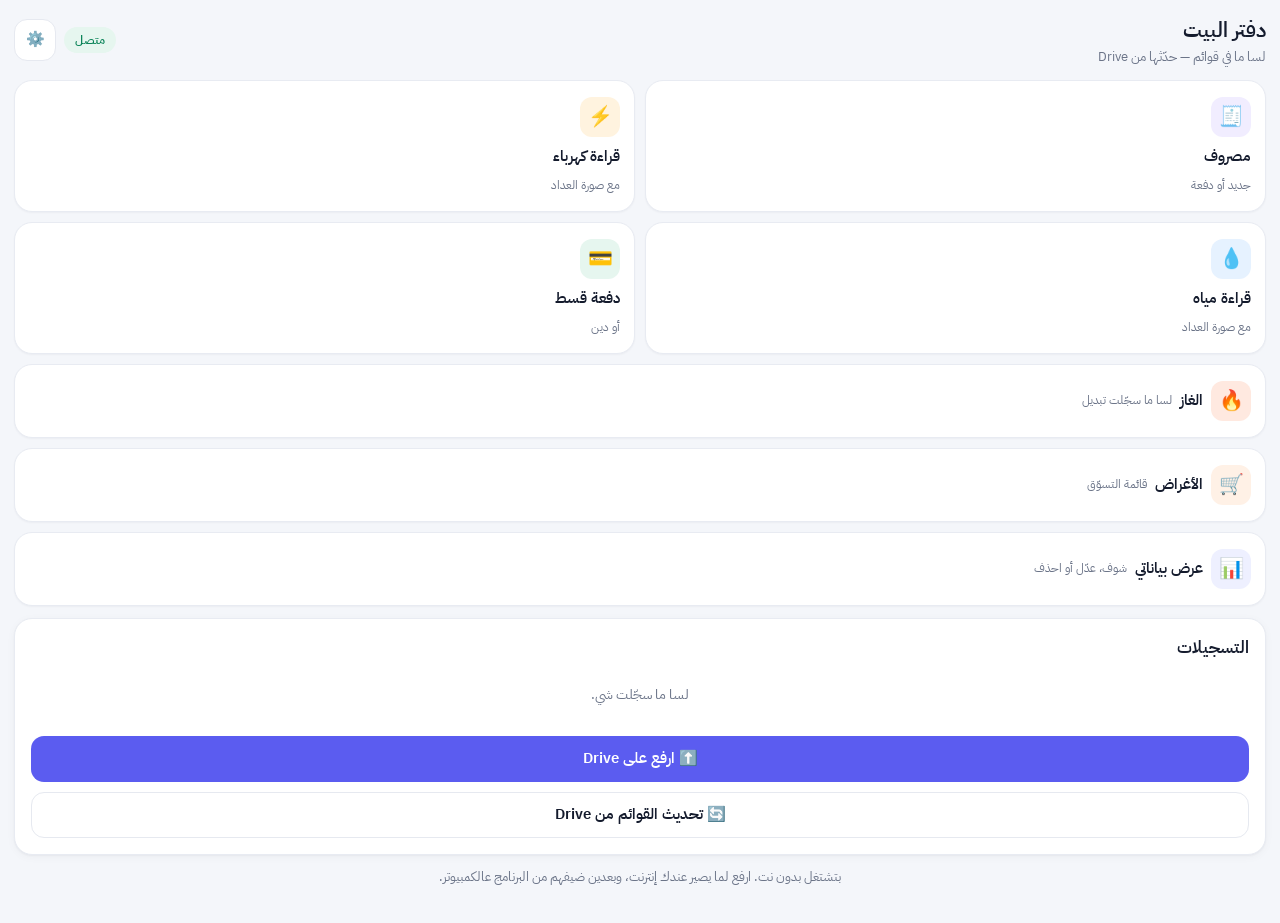
==== index.html @ d40a14fe "Update index.html: live bill calculation" ====
<!doctype html>
<html lang="ar" dir="rtl">
<head>
<meta charset="utf-8">
<meta name="viewport" content="width=device-width,initial-scale=1,viewport-fit=cover">
<title>دفتر البيت</title>
<meta name="theme-color" content="#5b5cf0">
<link rel="manifest" href="manifest.webmanifest">
<link rel="apple-touch-icon" href="icon-180.png">
<script>(function(){var t='auto';try{t=localStorage.getItem('hm-theme')||'auto'}catch(e){}
  document.documentElement.dataset.theme=(t==='dark'||(t==='auto'&&matchMedia('(prefers-color-scheme: dark)').matches))?'dark':'light'})();</script>
<style>
@font-face{font-family:Plex;font-weight:400;src:url(fonts/ibm-plex-sans-arabic-arabic-400-normal.woff2) format("woff2");unicode-range:U+0600-06FF,U+0750-077F,U+FB50-FDFF,U+FE70-FEFC,U+200C-200E}
@font-face{font-family:Plex;font-weight:700;src:url(fonts/ibm-plex-sans-arabic-arabic-600-normal.woff2) format("woff2");unicode-range:U+0600-06FF,U+0750-077F,U+FB50-FDFF,U+FE70-FEFC,U+200C-200E}
@font-face{font-family:Plex;font-weight:400;src:url(fonts/ibm-plex-sans-arabic-latin-400-normal.woff2) format("woff2");unicode-range:U+0000-00FF,U+2000-206F}
@font-face{font-family:Plex;font-weight:700;src:url(fonts/ibm-plex-sans-arabic-latin-600-normal.woff2) format("woff2");unicode-range:U+0000-00FF,U+2000-206F}
:root{--bg:#f4f6fa;--card:#fff;--text:#141b2d;--muted:#6b7488;--border:#e6e9f0;--brand:#5b5cf0;--soft:#eef0ff;--green:#0c8459;--red:#c43a52;--amber:#bd700c}
*{box-sizing:border-box;-webkit-tap-highlight-color:transparent}
html,body{margin:0;background:var(--bg);color:var(--text);font-family:Plex,-apple-system,"SF Arabic",Tahoma,sans-serif;font-size:15px;line-height:1.55}
body{padding:calc(14px + env(safe-area-inset-top)) 14px calc(24px + env(safe-area-inset-bottom))}
button,input,select,textarea{font:inherit;color:inherit}
h1{font-size:21px;margin:0}h2{font-size:17px;margin:0 0 12px}
.top{display:flex;align-items:center;justify-content:space-between;gap:10px;margin-bottom:14px}
.top small{display:block;color:var(--muted);font-size:12.5px}
.chip{display:inline-flex;align-items:center;gap:6px;border-radius:999px;padding:4px 11px;font-size:12px;font-weight:700;background:#e6f6ef;color:var(--green)}
.chip.off{background:#fff2df;color:var(--amber)}
.icon-btn{width:42px;height:42px;border-radius:13px;border:1px solid var(--border);background:#fff;display:grid;place-items:center}
.card{background:var(--card);border:1px solid #e8ebf2;border-radius:18px;padding:16px;margin-bottom:12px;box-shadow:0 1px 2px rgba(16,24,40,.04),0 2px 10px rgba(16,24,40,.035)}
.actions{display:grid;grid-template-columns:1fr 1fr;gap:10px;margin-bottom:12px}
.action{display:flex;flex-direction:column;align-items:flex-start;gap:8px;padding:16px 14px;border-radius:18px;border:1px solid #e8ebf2;background:#fff;text-align:start;box-shadow:0 1px 2px rgba(16,24,40,.04)}
.action b{font-size:15px}.action small{color:var(--muted);font-size:12px}
.ai{width:40px;height:40px;border-radius:12px;display:grid;place-items:center;font-size:20px}
.ocrbtn{display:inline-flex;align-items:center;gap:6px;margin-top:6px;font-size:13px;font-weight:700;color:#4646c9;background:var(--soft);border-radius:10px;padding:7px 11px;align-self:flex-start}
.ocrbtn input{display:none}
.field input.ocr{border-color:#f0b84b;background:#fffaf0}
.zoom{position:fixed;inset:0;z-index:30;background:rgba(0,0,0,.92);display:grid;place-items:center;overflow:auto;padding:env(safe-area-inset-top) 0 env(safe-area-inset-bottom)}
.zoom img{max-width:none;width:180%;touch-action:pinch-zoom}
.syncbar{display:flex;align-items:center;gap:10px;background:#fff7e6;border:1px solid #f0d7aa;color:#8c5a0a;border-radius:14px;padding:10px 12px;margin-bottom:12px;font-size:13.5px;font-weight:600}
.syncbar span{flex:1}.syncbar .btn{width:auto;min-height:38px;padding:6px 14px;font-size:13.5px}
.a-gas{grid-column:1/-1;flex-direction:row;align-items:center}.a-gas .ai{background:#ffe9e0}
html[data-theme="dark"] .a-gas .ai{background:#3a2016}
.a-shop{grid-column:1/-1;flex-direction:row;align-items:center}.a-shop .ai{background:#fff1e6}
.shop-add{display:flex;gap:8px;margin-bottom:10px}.shop-add input{min-height:46px;border:1px solid #dfe3ec;border-radius:12px;padding:10px 12px;font-size:16px;min-width:0}
.shop-add .n{flex:2}.shop-add .q{flex:1}.shop-add .btn{width:auto;padding:0 16px}
.shop-row{display:flex;align-items:center;gap:10px;padding:12px 2px;border-bottom:1px solid #eef1f5}.shop-row:last-child{border-bottom:0}
.shop-row label{flex:1;display:flex;align-items:center;gap:12px;font-size:16px;min-width:0}.shop-row input{width:26px;height:26px;accent-color:var(--brand);flex:none}
.shop-row small{color:var(--muted);font-size:13px}.shop-row.done span{text-decoration:line-through;color:var(--muted)}
.shop-row button{border:0;background:none;font-size:18px;padding:4px 6px;color:var(--muted)}.shop-row .star.on{color:#e0a106}
.a-view{grid-column:1/-1;flex-direction:row;align-items:center}.a-view .ai{background:#eef0ff}
.kpis{display:grid;grid-template-columns:1fr 1fr;gap:8px;margin-bottom:12px}
.kpi{background:#fff;border:1px solid #e8ebf2;border-radius:14px;padding:11px 12px}.kpi small{display:block;color:var(--muted);font-size:12px}.kpi b{font-size:17px}
.kpi.wide{grid-column:1/-1}
.line{display:flex;align-items:center;justify-content:space-between;gap:10px;padding:11px 0;border-bottom:1px solid #eef1f5;font-size:14.5px;width:100%;background:none;border-top:0;border-inline:0;text-align:start}
.line:last-child{border-bottom:0}.line .grow{flex:1;min-width:0}.line .grow span{display:block;overflow:hidden;text-overflow:ellipsis;white-space:nowrap}
.line small{color:var(--muted);font-size:12px}.line b{white-space:nowrap}
.line.gone .grow span,.line.gone b{text-decoration:line-through;opacity:.55}
.st.part{background:#edf4ff;color:#2563a8}.st.edit{background:#eef0ff;color:#4646c9}.st.no{background:#f1f3f6;color:#6b7488}
.sub{font-size:13px;font-weight:700;color:var(--muted);margin:4px 0 6px}
.a-exp .ai{background:#f1edff}.a-el .ai{background:#fff3df}.a-wa .ai{background:#e6f2ff}.a-pay .ai{background:#e6f6ef}
.btn{display:inline-flex;align-items:center;justify-content:center;gap:7px;min-height:46px;padding:10px 16px;border-radius:13px;border:0;font-weight:700;background:var(--brand);color:#fff;width:100%}
.btn.white{background:#fff;color:var(--text);border:1px solid var(--border)}
.btn.soft{background:var(--soft);color:#4646c9}
.btn.danger{background:#fff1f3;color:var(--red)}
.btn:disabled{opacity:.5}
@keyframes spin{to{transform:rotate(360deg)}}
.btn.busy{opacity:.85;pointer-events:none}
.btn.busy::before,.chip.busy::before{content:"";width:16px;height:16px;border-radius:50%;border:2.5px solid currentColor;border-inline-end-color:transparent;animation:spin .7s linear infinite;flex:none}
.chip.busy::before{width:11px;height:11px;border-width:2px}
.chip.busy{background:var(--soft);color:#4646c9}
.row{display:flex;gap:10px}.row>*{flex:1;min-width:0}
.field{display:flex;flex-direction:column;gap:6px;margin-bottom:12px}
.field label{font-size:13px;font-weight:700;color:#4b5568}
.field input,.field select,.field textarea{width:100%;min-height:46px;border:1px solid #dfe3ec;border-radius:12px;padding:10px 12px;background:#fff;font-size:16px}
.field textarea{min-height:70px}
.field input:focus,.field select:focus,.field textarea:focus{outline:none;border-color:#8f90f5;box-shadow:0 0 0 4px rgba(91,92,240,.14)}
.hint{font-size:12.5px;color:var(--muted)}.warn{font-size:12.5px;color:var(--amber)}
.seg{display:flex;background:#eef0f5;border-radius:12px;padding:4px;margin-bottom:12px}
.seg button{flex:1;border:0;background:none;border-radius:9px;padding:8px;font-weight:700;font-size:13.5px;color:var(--muted)}
.seg button.on{background:#fff;color:var(--text);box-shadow:0 1px 3px rgba(16,24,40,.1)}
.check{display:flex;align-items:center;gap:10px;margin-bottom:12px;font-weight:600}
.check input{width:22px;height:22px;accent-color:var(--brand)}
.photos{display:flex;flex-wrap:wrap;gap:8px;margin-bottom:12px}
.photos img{width:74px;height:74px;object-fit:cover;border-radius:12px;border:1px solid var(--border)}
.ph{position:relative}.ph button{position:absolute;top:-6px;left:-6px;width:24px;height:24px;border-radius:50%;border:0;background:#141b2d;color:#fff;font-size:13px}
.pick{display:flex;align-items:center;justify-content:center;gap:8px;min-height:74px;border:1.5px dashed #cdd3e1;border-radius:14px;color:#4b5568;font-weight:700;background:#fafbfd;margin-bottom:12px}
.pick input{display:none}
.list .it{display:flex;gap:12px;align-items:center;padding:12px 0;border-bottom:1px solid #eef1f5}
.list .it:last-child{border-bottom:0}
.it .ai{width:38px;height:38px;font-size:18px;flex:none}
.it .grow{flex:1;min-width:0}.it b{display:block;font-size:14.5px;overflow:hidden;text-overflow:ellipsis;white-space:nowrap}.it small{color:var(--muted);font-size:12px}
.st{font-size:11.5px;font-weight:700;border-radius:999px;padding:2px 9px;white-space:nowrap}
.st.wait{background:#fff2df;color:var(--amber)}.st.done{background:#e6f6ef;color:var(--green)}
.del{border:0;background:none;color:var(--red);font-size:20px;padding:4px 6px}
.sheet{position:fixed;inset:0;background:var(--bg);overflow:auto;padding:calc(14px + env(safe-area-inset-top)) 14px calc(30px + env(safe-area-inset-bottom));z-index:10}
.hidden{display:none!important}
.toast{position:fixed;left:50%;bottom:calc(20px + env(safe-area-inset-bottom));transform:translateX(-50%);background:#141b2d;color:#fff;border-radius:12px;padding:11px 16px;font-size:14px;z-index:20;max-width:calc(100vw - 32px);text-align:center;opacity:0;transition:.2s;pointer-events:none}
.toast.show{opacity:1}.toast.err{background:#9d2438}
.empty{color:var(--muted);text-align:center;padding:18px 0;font-size:13.5px}
.num{direction:ltr;unicode-bidi:isolate;font-variant-numeric:tabular-nums}
.steps{padding-inline-start:20px;margin:6px 0 12px;font-size:13.5px}.steps li{margin-bottom:6px}
/* Dark mode (Settings: automatic / light / dark) */
html[data-theme="dark"]{color-scheme:dark;--bg:#0f1220;--card:#171b2d;--text:#e6e9f2;--muted:#98a1b8;--border:#2a3048;--soft:#262a52;--brand:#7273ff;--green:#3fcf8e;--red:#ff6b7f;--amber:#f2b445}
html[data-theme="dark"] :is(.card,.action,.icon-btn,.kpi,.btn.white,.field input,.field select,.field textarea,.shop-add input,.seg button.on){background-color:var(--card);border-color:var(--border);color:var(--text)}
html[data-theme="dark"] .seg{background:#12162a}
html[data-theme="dark"] :is(.line,.list .it,.shop-row){border-color:var(--border)}
html[data-theme="dark"] .pick{background:#12162a;border-color:#3a4160;color:#c9cfe0}
html[data-theme="dark"] .field label{color:#b4bcd0}
html[data-theme="dark"] .btn.soft{background:var(--soft);color:#b9baff}
html[data-theme="dark"] .btn.danger{background:#3a1820;color:#ff8597}
html[data-theme="dark"] .chip{background:#123426;color:#5fe0a5}.chip.off{background:#3a2a10}
html[data-theme="dark"] .st.wait{background:#3a2a10;color:#f2c879}html[data-theme="dark"] .st.done{background:#123426;color:#5fe0a5}
html[data-theme="dark"] .st.part{background:#162a45;color:#8fc0f5}html[data-theme="dark"] .st.edit{background:var(--soft);color:#b9baff}html[data-theme="dark"] .st.no{background:#262b40;color:#b4bcd0}
html[data-theme="dark"] .syncbar{background:#2e2412;border-color:#5a4520;color:#f2c879}
html[data-theme="dark"] :is(.a-exp .ai,.a-view .ai){background:#262a52}html[data-theme="dark"] .a-el .ai{background:#3a2a10}html[data-theme="dark"] .a-wa .ai{background:#16304d}
html[data-theme="dark"] .a-pay .ai{background:#123426}html[data-theme="dark"] .a-shop .ai{background:#35241a}
html[data-theme="dark"] .field input.ocr{background:#2e2412;border-color:#8a6a22}
html[data-theme="dark"] .ocrbtn{color:#b9baff}
html[data-theme="dark"] code{background:#262b40}
code{direction:ltr;unicode-bidi:isolate;background:#eef0f5;border-radius:6px;padding:1px 5px;font-size:12.5px;word-break:break-all}
</style>
</head>
<body>
<div id="home">
  <div class="top">
    <div><h1>دفتر البيت</h1><small id="catInfo">—</small></div>
    <div style="display:flex;gap:8px;align-items:center"><span class="chip" id="net" data-net>متصل</span><button class="icon-btn" id="openSettings" aria-label="الإعدادات">⚙️</button></div>
  </div>
  <div class="syncbar hidden" id="syncBar"><span id="syncText"></span><button class="btn" id="syncBtn"></button></div>
  <div class="actions">
    <button class="action a-exp" data-form="expense"><span class="ai">🧾</span><b>مصروف</b><small>جديد أو دفعة</small></button>
    <button class="action a-el" data-form="electricity"><span class="ai">⚡</span><b>قراءة كهرباء</b><small>مع صورة العداد</small></button>
    <button class="action a-wa" data-form="water"><span class="ai">💧</span><b>قراءة مياه</b><small>مع صورة العداد</small></button>
    <button class="action a-pay" data-form="payment"><span class="ai">💳</span><b>دفعة قسط</b><small>أو دين</small></button>
    <button class="action a-gas" id="openGas"><span class="ai">🔥</span><b>الغاز</b><small id="gasInfo">متى بدّلت الجرة</small></button>
    <button class="action a-shop" id="openShop"><span class="ai">🛒</span><b>الأغراض</b><small id="shopInfo">قائمة التسوّق</small></button>
    <button class="action a-view" id="openView"><span class="ai">📊</span><b>عرض بياناتي</b><small>شوف، عدّل أو احذف</small></button>
  </div>
  <div class="card">
    <div class="row" style="align-items:center;margin-bottom:6px"><h2 style="margin:0">التسجيلات</h2><span class="hint" id="pendingInfo" style="text-align:left"></span></div>
    <div class="list" id="list"></div>
    <div class="row" style="margin-top:12px">
      <button class="btn" id="uploadBtn">⬆️ ارفع على Drive</button>
    </div>
    <div class="row" style="margin-top:10px"><button class="btn white" id="refreshBtn">🔄 تحديث القوائم من Drive</button></div>
  </div>
  <p class="hint" style="text-align:center">بتشتغل بدون نت. ارفع لما يصير عندك إنترنت، وبعدين ضيفهم من البرنامج عالكمبيوتر.</p>
</div>

<div class="sheet hidden" id="sheet"></div>
<div class="toast" id="toast"></div>

<script>
'use strict';
// ---------- small helpers ----------
const $=s=>document.querySelector(s);
const esc=s=>String(s??'').replace(/[&<>"']/g,m=>({'&':'&amp;','<':'&lt;','>':'&gt;','"':'&quot;',"'":'&#39;'}[m]));
const today=()=>{const d=new Date();return `${d.getFullYear()}-${String(d.getMonth()+1).padStart(2,'0')}-${String(d.getDate()).padStart(2,'0')}`};
const money=v=>`${Number(v||0).toLocaleString('en-US',{minimumFractionDigits:2,maximumFractionDigits:3})} JOD`;
const dmy=s=>{const p=String(s||'').slice(0,10).split('-');return p.length===3?`${p[2]}/${p[1]}/${p[0]}`:'—'};
function toast(msg,err=false){const t=$('#toast');t.textContent=msg;t.className='toast show'+(err?' err':'');clearTimeout(toast.t);toast.t=setTimeout(()=>t.className='toast',3200)}
const TYPES={expense:{icon:'🧾',name:'مصروف',cls:'a-exp'},electricity:{icon:'⚡',name:'قراءة كهرباء',cls:'a-el'},water:{icon:'💧',name:'قراءة مياه',cls:'a-wa'},payment:{icon:'💳',name:'دفعة قسط',cls:'a-pay'},edit:{icon:'✏️',name:'تعديل',cls:'a-view'},gas:{icon:'🔥',name:'تبديل جرة',cls:'a-gas'},delete:{icon:'🗑',name:'حذف',cls:'a-view'}};

// ---------- IndexedDB: entries (with photo blobs) and settings ----------
const dbp=new Promise((res,rej)=>{const r=indexedDB.open('home-monthly-phone',1);
  r.onupgradeneeded=()=>{r.result.createObjectStore('entries',{keyPath:'id'});r.result.createObjectStore('kv')};
  r.onsuccess=()=>res(r.result);r.onerror=()=>rej(r.error)});
async function tx(store,mode,fn){const db=await dbp;return new Promise((res,rej)=>{const t=db.transaction(store,mode);const s=t.objectStore(store);const out=fn(s);t.oncomplete=()=>res(out&&'result' in out?out.result:out);t.onerror=()=>rej(t.error)})}
const kvGet=k=>tx('kv','readonly',s=>s.get(k));
const kvSet=(k,v)=>tx('kv','readwrite',s=>s.put(v,k));
const kvDel=k=>tx('kv','readwrite',s=>s.delete(k));
const allEntries=()=>tx('entries','readonly',s=>s.getAll());
const putEntry=e=>tx('entries','readwrite',s=>s.put(e));
const delEntry=id=>tx('entries','readwrite',s=>s.delete(id));
// Ask Safari to keep this app's data even when the phone is short on space.
navigator.storage?.persist?.().catch(()=>{});

// ---------- encryption: the same format as the computer (PBKDF2-SHA256 600k + AES-GCM) ----------
const HEADER=new TextEncoder().encode('HOME_MONTHLY_AESGCM_V1:');
const b64e=bytes=>{let s='';const b=new Uint8Array(bytes);for(let i=0;i<b.length;i+=0x8000)s+=String.fromCharCode.apply(null,b.subarray(i,i+0x8000));return btoa(s)};
const b64d=s=>Uint8Array.from(atob(s),c=>c.charCodeAt(0));
async function deriveRaw(pass,saltB64){const base=await crypto.subtle.importKey('raw',new TextEncoder().encode(pass),'PBKDF2',false,['deriveBits']);
  return new Uint8Array(await crypto.subtle.deriveBits({name:'PBKDF2',hash:'SHA-256',salt:b64d(saltB64),iterations:600000},base,256))}
const aesKey=raw=>crypto.subtle.importKey('raw',raw,'AES-GCM',false,['encrypt','decrypt']);
async function encryptBytes(raw,data){const iv=crypto.getRandomValues(new Uint8Array(12));
  const ct=new Uint8Array(await crypto.subtle.encrypt({name:'AES-GCM',iv,additionalData:HEADER},await aesKey(raw),data));
  const out=new Uint8Array(HEADER.length+12+ct.length);out.set(HEADER);out.set(iv,HEADER.length);out.set(ct,HEADER.length+12);return out}
async function decryptBytes(raw,data){const h=HEADER.length;if(new TextDecoder().decode(data.slice(0,h))!=='HOME_MONTHLY_AESGCM_V1:')throw new Error('format');
  return new Uint8Array(await crypto.subtle.decrypt({name:'AES-GCM',iv:data.slice(h,h+12),additionalData:HEADER},await aesKey(raw),data.slice(h+12)))}

// ---------- Google: sign in by redirect (works in Safari; the token lasts about an hour) ----------
// Shopping-only mode (someone else's phone) needs to see the folder shared with them, so it asks for Drive access;
// the full notebook keeps the narrower "files this app made" access.
let MODE='full',MYNAME='';
const SCOPE_FULL='https://www.googleapis.com/auth/drive.file',SCOPE_SHOP='https://www.googleapis.com/auth/drive';
// Always the folder address (".../" not ".../index.html"), so it matches the one redirect URI saved in Google Cloud.
const appUrl=()=>location.origin+location.pathname.replace(/index\.html$/,'');
async function signIn(next){const cid=await kvGet('client_id');if(!cid){openSettings();return toast('حط رقم Google Client ID بالإعدادات أول',true)}
  const state=crypto.getRandomValues(new Uint32Array(2)).join('-');await kvSet('oauth',{state,next});
  location.href='https://accounts.google.com/o/oauth2/v2/auth?'+new URLSearchParams({client_id:cid,redirect_uri:appUrl(),response_type:'token',scope:MODE==='shop'?SCOPE_SHOP:SCOPE_FULL,include_granted_scopes:'true',state})}
async function takeRedirect(){if(!location.hash.includes('access_token')&&!location.hash.includes('error='))return null;
  const h=new URLSearchParams(location.hash.slice(1));history.replaceState(null,'',appUrl());const saved=await kvGet('oauth');await kvDel('oauth');
  if(h.get('error'))return toast('ما تم الربط مع Google: '+h.get('error'),true),null;
  if(!saved||saved.state!==h.get('state'))return toast('رد Google غير متوقع، جرّب مرة ثانية',true),null;
  await kvSet('token',{value:h.get('access_token'),exp:Date.now()+(Number(h.get('expires_in')||3000)-120)*1000});return saved.next||null}
async function validToken(){const t=await kvGet('token');return t&&t.exp>Date.now()?t.value:null}
async function token(next){const t=await kvGet('token');if(t&&t.exp>Date.now())return t.value;await signIn(next);return null}
async function gapi(tok,url,opt={}){const r=await fetch(url,{...opt,headers:{Authorization:'Bearer '+tok,...(opt.headers||{})}});
  if(r.status===401){await kvDel('token');throw Object.assign(new Error('انتهت جلسة Google'),{reauth:true})}
  if(!r.ok)throw new Error('Drive: '+r.status+' '+(await r.text()).slice(0,160));return r}
const q=s=>s.replace(/\\/g,'\\\\').replace(/'/g,"\\'");
async function findFolder(tok,name,parent){const query=`name = '${q(name)}' and mimeType = 'application/vnd.google-apps.folder' and trashed = false`+(parent?` and '${parent}' in parents`:'');
  const r=await gapi(tok,'https://www.googleapis.com/drive/v3/files?'+new URLSearchParams({q:query,fields:'files(id,name)',pageSize:'10'}));return (await r.json()).files?.[0]?.id||null}
async function inboxFolder(tok){const root=await findFolder(tok,'Home Monthly System');const inbox=root&&await findFolder(tok,'Phone Inbox',root);
  if(!inbox)throw new Error('ما لقيت مجلد الآيفون على Drive. من البرنامج عالكمبيوتر افتح "من الآيفون" واضغط "تحديث" مرة أول.');return inbox}

// ---------- lists from the computer (encrypted catalog) ----------
let CAT=null;
// silent: the automatic run — no Google page, no password prompt, no messages unless something arrived.
async function refreshCatalog(silent=false){
  if(!navigator.onLine)return silent?null:toast('بدك إنترنت لتحديث القوائم',true);
  if(silent&&!(await kvGet('key')))return;
  const tok=silent?await validToken():await token('refresh');if(!tok)return;
  try{
    const inbox=await inboxFolder(tok);
    const r=await gapi(tok,'https://www.googleapis.com/drive/v3/files?'+new URLSearchParams({q:`name = 'catalog-for-phone.json' and '${inbox}' in parents and trashed = false`,fields:'files(id,modifiedTime)',orderBy:'modifiedTime desc',pageSize:'1'}));
    const f=(await r.json()).files?.[0];if(!f)throw new Error('لسا ما في قوائم. اضغط "تحديث" من البرنامج عالكمبيوتر.');
    const wrap=await (await gapi(tok,`https://www.googleapis.com/drive/v3/files/${f.id}?alt=media`)).json();
    let key=await kvGet('key');
    if(silent&&(!key||key.salt!==wrap.salt))return;
    if(!key||key.salt!==wrap.salt){const pass=prompt('اكتب كلمة تشفير المزامنة (نفس اللي بالبرنامج عالكمبيوتر):');if(!pass)return;
      toast('بجهّز المفتاح… لحظة');key={salt:wrap.salt,raw:await deriveRaw(pass,wrap.salt)}}
    let data;try{data=JSON.parse(new TextDecoder().decode(await decryptBytes(key.raw,b64d(wrap.payload))))}
    catch{await kvDel('key');throw new Error('كلمة التشفير غلط، جرّب مرة ثانية')}
    // Computer off: its catalog predates the phone's direct edits, so read the Drive copy instead.
    try{const fresh=await Direct.lists(tok,key,data);if(fresh)data=fresh}catch(err){if(err.reauth)throw err;console.warn('lists',err)}
    // Never go back to an older list than the one already on the phone.
    if(CAT&&Date.parse(CAT.generated_at)>Date.parse(data.generated_at))data=CAT;
    const changed=!CAT||CAT.generated_at!==data.generated_at;
    await kvSet('key',key);await kvSet('catalog',data);CAT=data;await pruneShopping();await dropDeleted();renderHome();if(!silent||changed)toast('تم تحديث القوائم ✓');
  }catch(e){if(e.reauth){if(!silent)signIn('refresh');else renderHome()}else if(!silent)toast(e.message,true)}
}

// ---------- upload: one encrypted file per entry; the computer decides what to add ----------
const blobB64=b=>new Promise((res,rej)=>{const r=new FileReader();r.onload=()=>res(String(r.result).split(',')[1]);r.onerror=()=>rej(r.error);r.readAsDataURL(b)});
let uploading=false;
async function upload(silent=false){
  if(uploading)return;
  const pending=(await allEntries()).filter(e=>!e.uploaded_at&&!e.rejected);
  if(!pending.length)return silent?null:toast('ما في شي جديد للرفع');
  if(!navigator.onLine)return silent?null:toast('بدك إنترنت للرفع',true);
  const key=await kvGet('key');if(!key)return silent?null:toast('اضغط "تحديث القوائم" أول عشان تدخل كلمة التشفير',true);
  const tok=silent?await validToken():await token('upload');if(!tok)return renderHome();
  uploading=true;const btn=$('#uploadBtn');btn.disabled=true;let done=0,direct=0,list=pending;
  try{
    // Computer off: change the Drive copy of the database directly. Anything it refuses goes the usual way.
    try{const res=await Direct.run(tok,pending,key);
      if(res){const now=new Date().toISOString();
        for(const e of pending)if(res.applied.includes(e.id)){e.uploaded_at=now;e.direct='applied';e.photo_count=(e.photos||[]).length;e.photos=[];await putEntry(e);direct++}
        if(res.catalog){CAT=res.catalog;await kvSet('catalog',CAT)}
        // A refusal here (closed month, paid above actual, changed meanwhile) would be refused on the computer too:
        // it stays on the phone with the reason instead of waiting there for nothing.
        for(const e of pending)if(res.failed[e.id]){e.rejected=res.failed[e.id];await putEntry(e)}
        list=pending.filter(e=>!res.applied.includes(e.id)&&!res.failed[e.id]);
        if(direct)toast(`انحفظ بالبرنامج مباشرة ✓ (${direct})`+(list.length?` · ${list.length} رح يستنوا الكمبيوتر`:''));
        for(const [id,why] of Object.entries(res.failed))console.warn('direct',id,why)}
    }catch(err){if(err.reauth)throw err;toast('ما قدرت أعدّل مباشرة ('+err.message+')، رح يوصل عن طريق الكمبيوتر',true)}
    const inbox=list.length?await inboxFolder(tok):null;
    for(const e of list){
      btn.textContent=`⬆️ برفع ${done+1} من ${list.length}…`;
      const photos=[];for(const p of e.photos||[])photos.push({name:p.name,type:p.blob.type||'image/jpeg',data:await blobB64(p.blob)});
      const body={id:e.id,type:e.type,created_at:e.created_at,period_id:e.period_id,period_label:e.period_label,device:'iPhone',data:e.type==='shopping'?{ops:Object.values(e.data.ops||{})}:e.data,photos};
      const payload=b64e(await encryptBytes(key.raw,new TextEncoder().encode(JSON.stringify(body))));
      const meta={name:`phone-${e.id}.json`,parents:[inbox],mimeType:'application/json'};
      const boundary='hm'+Math.random().toString(36).slice(2);
      const multipart=new Blob([`--${boundary}\r\nContent-Type: application/json; charset=UTF-8\r\n\r\n${JSON.stringify(meta)}\r\n--${boundary}\r\nContent-Type: application/json\r\n\r\n`,
        JSON.stringify({format:'home-monthly-phone-entry',id:e.id,payload}),`\r\n--${boundary}--`]);
      await gapi(tok,'https://www.googleapis.com/upload/drive/v3/files?uploadType=multipart&fields=id',{method:'POST',headers:{'Content-Type':'multipart/related; boundary='+boundary},body:multipart});
      // Keep a light copy for the list; the photos are on Drive now.
      e.uploaded_at=new Date().toISOString();e.photo_count=(e.photos||[]).length;e.photos=[];await putEntry(e);done++;
    }
    if(done)toast(`تم رفع ${done} ✓ الكمبيوتر بيضيفهم أول ما يشتغل`);
  }catch(err){if(err.reauth&&silent){if(done)toast(`تم رفع ${done} ✓`)}else{toast((done?`انرفع ${done}. `:'')+err.message,true);if(err.reauth)signIn('upload')}}
  finally{uploading=false;btn.disabled=false;renderHome()}
}
// Right after saving something: upload now; if the Google sign-in has run out, sign in again straight away
// (the person just tapped Save, so going to Google is expected), and the upload continues on return.
async function syncNow(){if(!navigator.onLine)return toast('انحفظ عالآيفون، وبيترفع لحاله أول ما يرجع النت');
  if(await validToken())return autoSync(true);if(!(await kvGet('key')))return autoSync(true);await signIn('upload')}
// Automatic: upload, then fresh lists — when the app opens, when the internet comes back, and right after saving.
let lastAuto=0;
async function autoSync(force=false){
  if(!navigator.onLine||(!force&&Date.now()-lastAuto<20000))return;lastAuto=Date.now();
  if(MODE==='shop')return withBusy(null,()=>sharedSync());
  await withBusy(null,async()=>{await upload(true);await refreshCatalog(true)});
}

// ---------- months, lists and labels ----------
function monthLabel(s){if(!s)return '—';const y0=+s.slice(0,4),m0=+s.slice(5,7),day=+s.slice(8,10),start=CAT?.month_start_day||25;let y=y0,m=m0;if(day>=start){m++;if(m>12){m=1;y++}}return `${String(m).padStart(2,'0')}/${y}`}
const openPeriods=()=>(CAT?.periods||[]).filter(p=>p.status!=='closed');
function periodSelect(id='fPeriod'){const ps=openPeriods();if(!ps.length)return `<div class="warn" style="margin-bottom:12px">ما في شهر مفتوح بالقوائم. حدّث القوائم من Drive، أو افتح شهر عالكمبيوتر.</div><input type="hidden" id="${id}" value="">`;
  return `<div class="field"><label>الشهر</label><select id="${id}">${ps.map(p=>`<option value="${p.id}">${monthLabel(p.period_date)}</option>`).join('')}</select></div>`}
const periodLabel=id=>{const p=(CAT?.periods||[]).find(x=>String(x.id)===String(id));return p?monthLabel(p.period_date):''};

// ---------- photos: shrunk on the phone so uploads stay small ----------
async function shrink(file){const url=URL.createObjectURL(file);try{const img=await new Promise((res,rej)=>{const i=new Image();i.onload=()=>res(i);i.onerror=rej;i.src=url});
  const max=1600,s=Math.min(1,max/Math.max(img.naturalWidth,img.naturalHeight));const c=document.createElement('canvas');c.width=Math.round(img.naturalWidth*s);c.height=Math.round(img.naturalHeight*s);
  c.getContext('2d').drawImage(img,0,0,c.width,c.height);return await new Promise(res=>c.toBlob(b=>res(b||file),'image/jpeg',.82))}catch{return file}finally{URL.revokeObjectURL(url)}}
let PHOTOS=[];
function photoBlock(label){return `<div class="field"><label>${label}</label><div class="photos" id="photoList"></div><label class="pick">📷 صوّر أو اختار صورة<input type="file" accept="image/*" multiple id="photoInput"></label></div>`}
// ---------- meter numbers from a photo (Tesseract.js, bundled in ocr/ and run on the phone) ----------
let OCR=null;
async function ocrWorker(){
  if(OCR)return OCR;
  if(!window.Tesseract)await new Promise((res,rej)=>{const s=document.createElement('script');s.src='ocr/tesseract.min.js';s.onload=res;s.onerror=rej;document.head.append(s)});
  OCR=Tesseract.createWorker('eng',1,{workerPath:'ocr/worker.min.js',corePath:'ocr/',langPath:'ocr/',gzip:true,workerBlobURL:false})
    .then(async w=>{await w.setParameters({tessedit_pageseg_mode:'11'});return w}).catch(e=>{OCR=null;throw e});
  return OCR;
}
async function readMeter(blob,previous,avgUse){
  const url=URL.createObjectURL(blob),img=await new Promise((r,j)=>{const i=new Image();i.onload=()=>r(i);i.onerror=j;i.src=url});
  // Black-and-white copy (threshold at the image's mean) so the digits stand out from the meter face.
  const draw=(invert,binary)=>{const c=document.createElement('canvas'),s=Math.min(1,700/img.naturalWidth);c.width=img.naturalWidth*s;c.height=img.naturalHeight*s;
    const g=c.getContext('2d');g.filter=`grayscale(1) contrast(1.6)${invert?' invert(1)':''}`;g.drawImage(img,0,0,c.width,c.height);
    if(binary){const d=g.getImageData(0,0,c.width,c.height),px=d.data;let sum=0;for(let i=0;i<px.length;i+=4)sum+=px[i];const mean=sum/(px.length/4);
      for(let i=0;i<px.length;i+=4){const v=px[i]>mean?255:0;px[i]=px[i+1]=px[i+2]=v}g.putImageData(d,0,0)}
    return c};
  // Digital meters have dark digits on light, drum meters light on black; each photo is read four ways and the readings pooled.
  const w=await ocrWorker(),found=[];
  for(const [inv,bin] of [[false,false],[true,false],[false,true],[true,true]]){const {data}=await w.recognize(draw(inv,bin));
    for(const word of data.words||[]){const t=(word.text||'').replace(/[Oo]/g,'0').replace(/[Il|]/g,'1').replace(/S/g,'5').replace(/B/g,'8').replace(/\D/g,'');if(t.length>=3&&t.length<=8)
      found.push({n:Number(t),h:word.bbox.y1-word.bbox.y0,conf:word.confidence})}}
  URL.revokeObjectURL(url);if(!found.length)return null;
  const p=Number(previous),known=previous!=null&&previous!==''&&!isNaN(p);
  // A sensible reading is at or above the last one and not far beyond normal use.
  const room=Math.max(10*(Number(avgUse)||0),known?p*0.2:0,500);
  const fits=known?found.filter(x=>x.n>=p&&x.n-p<=room):found;
  const pool=fits.length?fits:known?[]:found;if(!pool.length)return null;
  // Big digits first (the counter is the largest text on the meter), then confidence.
  pool.sort((a,b)=>b.h-a.h||b.conf-a.conf);return pool[0].n;
}
function zoom(url){const z=document.createElement('div');z.className='zoom';z.innerHTML=`<img src="${url}" alt="">`;z.onclick=()=>z.remove();document.body.append(z)}

function drawPhotos(){const box=$('#photoList');if(!box)return;box.innerHTML=PHOTOS.map((p,i)=>`<span class="ph"><img src="${p.url}" alt="" data-zoom="${i}"><button type="button" data-rm="${i}">✕</button></span>`).join('');
  box.querySelectorAll('[data-zoom]').forEach(im=>im.onclick=()=>zoom(PHOTOS[+im.dataset.zoom].url));
  box.querySelectorAll('[data-rm]').forEach(b=>b.onclick=()=>{URL.revokeObjectURL(PHOTOS[+b.dataset.rm].url);PHOTOS.splice(+b.dataset.rm,1);drawPhotos()})}
function bindPhotos(){const inp=$('#photoInput');if(!inp)return;inp.onchange=async()=>{const pick=inp.closest('.pick'),txt=pick.firstChild.textContent;pick.firstChild.textContent='⏳ بجهّز الصور… ';
  try{await addPhotos(inp)}finally{pick.firstChild.textContent=txt}}}
async function addPhotos(inp){{for(const f of inp.files){if(PHOTOS.length>=6){toast('بكفي 6 صور',true);break}const blob=await shrink(f);PHOTOS.push({blob,name:f.name||'photo.jpg',url:URL.createObjectURL(blob)})}inp.value='';drawPhotos()}}

// ---------- forms ----------
const sheet=$('#sheet');
function openSheet(html){sheet.innerHTML=html;sheet.classList.remove('hidden');$('#home').classList.add('hidden');window.scrollTo(0,0)}
function closeSheet(){PHOTOS.forEach(p=>URL.revokeObjectURL(p.url));PHOTOS=[];if(MODE==='shop')return shoppingScreen();sheet.classList.add('hidden');sheet.innerHTML='';$('#home').classList.remove('hidden');renderHome()}
const head=t=>`<div class="top"><h1>${t}</h1><button class="icon-btn" id="closeSheet" aria-label="رجوع">✕</button></div>`;
const val=id=>($('#'+id)?.value||'').trim();
const numv=id=>{const v=val(id);return v===''?null:Number(v)};

async function save(type,data,periodId){
  const e={id:crypto.randomUUID(),type,created_at:new Date().toISOString(),period_id:periodId?Number(periodId):null,period_label:periodId?periodLabel(periodId):'',data,photos:PHOTOS.map(p=>({blob:p.blob,name:p.name}))};
  await putEntry(e);closeSheet();toast(navigator.onLine?'انحفظ ✓ وبيترفع هلأ':'انحفظ على الآيفون ✓');syncNow();
}

function expenseForm(){
  let mode='new';
  openSheet(`${head('مصروف')}<div class="card">${periodSelect()}
   <div class="seg"><button type="button" class="on" data-mode="new">مصروف جديد</button><button type="button" data-mode="pay">دفعة على مصروف</button></div>
   <div id="newBox"><div class="field"><label>اسم المصروف</label><input id="fName" list="names" autocomplete="off"><datalist id="names">${(CAT?.names||[]).map(n=>`<option value="${esc(n.name)}">`).join('')}</datalist></div>
     <div class="row"><div class="field"><label>الفئة</label><input id="fCat" list="cats" autocomplete="off"><datalist id="cats">${(CAT?.categories||[]).map(c=>`<option value="${esc(c)}">`).join('')}</datalist></div>
     <div class="field"><label>القسم</label><select id="fSection"><option value="auto">تلقائي</option><option value="apartment">الشقة</option><option value="car">السيارة</option><option value="roof">الروف</option></select></div></div></div>
   <div id="payBox" class="hidden"><div class="field"><label>المصروف</label><select id="fExpense"></select></div></div>
   <div class="row"><div class="field"><label>المبلغ (JOD)</label><input id="fAmount" type="number" inputmode="decimal" step="0.001"></div><div class="field"><label>التاريخ</label><input id="fDate" type="date" value="${today()}"></div></div>
   <label class="check" id="paidRow"><input type="checkbox" id="fPaid" checked> دفعته</label>
   <div class="field"><label>ملاحظات</label><input id="fNotes"></div>
   ${photoBlock('صورة الفاتورة أو الوصل (اختياري)')}
   <button class="btn" id="saveBtn">احفظ</button></div>`);
  const fillExpenses=()=>{const list=(CAT?.expenses?.[val('fPeriod')]||[]).filter(x=>Number(x.actual)-Number(x.paid_amount||0)>0.0005);
    $('#fExpense').innerHTML=list.length?list.map(x=>`<option value="${x.id}" data-rem="${(Number(x.actual)-Number(x.paid_amount||0)).toFixed(3)}">${esc(x.name)} — باقي ${money(Number(x.actual)-Number(x.paid_amount||0))}</option>`).join(''):'<option value="">ما في مصاريف عليها مبلغ باقي</option>';
    if(mode==='pay'){const o=$('#fExpense').selectedOptions[0];if(o?.dataset.rem)$('#fAmount').value=o.dataset.rem}};
  sheet.querySelectorAll('[data-mode]').forEach(b=>b.onclick=()=>{mode=b.dataset.mode;sheet.querySelectorAll('[data-mode]').forEach(x=>x.classList.toggle('on',x===b));
    $('#newBox').classList.toggle('hidden',mode!=='new');$('#payBox').classList.toggle('hidden',mode!=='pay');$('#paidRow').classList.toggle('hidden',mode!=='new');fillExpenses()});
  $('#fPeriod')?.addEventListener('change',fillExpenses);$('#fExpense').onchange=()=>{const o=$('#fExpense').selectedOptions[0];if(o?.dataset.rem)$('#fAmount').value=o.dataset.rem};
  $('#fName').onchange=()=>{const n=(CAT?.names||[]).find(x=>x.name===val('fName'));if(n){if(!val('fCat'))$('#fCat').value=n.category||'';if(n.section)$('#fSection').value=n.section}};
  bindPhotos();$('#closeSheet').onclick=closeSheet;
  $('#saveBtn').onclick=()=>{const amount=numv('fAmount');if(!(amount>0))return toast('اكتب المبلغ',true);if(!val('fPeriod'))return toast('اختار الشهر',true);
    if(mode==='new'){if(!val('fName'))return toast('اكتب اسم المصروف',true);
      return save('expense',{mode:'new',name:val('fName'),category:val('fCat')||'أخرى',section:val('fSection'),amount,paid:$('#fPaid').checked,date:val('fDate'),notes:val('fNotes')},val('fPeriod'))}
    const o=$('#fExpense').selectedOptions[0];if(!o?.value)return toast('اختار المصروف',true);
    save('expense',{mode:'pay',expense_id:Number(o.value),name:o.textContent.split(' — ')[0],amount,date:val('fDate'),notes:val('fNotes')},val('fPeriod'))};
}

function readingForm(kind){
  const el=kind==='electricity',last=el?CAT?.last_electricity:CAT?.last_water;
  const prev=k=>last?.[k]!=null?`<span class="hint">السابقة: <span class="num">${last[k]}</span></span>`:'';
  openSheet(`${head(el?'قراءة كهرباء':'قراءة مياه')}<div class="card">${periodSelect()}
   <div class="row"><div class="field"><label>تاريخ القراءة</label><input id="fDate" type="date" value="${today()}"></div><div class="field"><label>تاريخ الفاتورة</label><input id="fBill" type="date" value="${today()}"></div></div>
   ${el?`<div class="field"><label>العداد الرئيسي الحالي</label><input id="fMain" type="number" inputmode="decimal" step="0.001">${prev('main_current')}</div>
   <div class="row"><div class="field"><label>عداد الروف الحالي</label><input id="fRoof" type="number" inputmode="decimal" step="0.001">${prev('roof_current')}</div>
   <div class="field"><label>عداد السيارة الحالي</label><input id="fCar" type="number" inputmode="decimal" step="0.001">${prev('car_current')}</div></div>
   <div class="row"><div class="field"><label>إجمالي الفاتورة (اختياري)</label><input id="fInvoice" type="number" inputmode="decimal" step="0.001"></div><div class="field"><label>الرسوم</label><input id="fFees" type="number" inputmode="decimal" step="0.001" value="0"></div></div>
   <div class="field"><label>كيلومترات السيارة (اختياري)</label><input id="fKm" type="number" inputmode="decimal"></div>`
   :`<div class="row"><div class="field"><label>عداد الروف الحالي</label><input id="fRoof" type="number" inputmode="decimal" step="0.001">${prev('roof_current')}</div>
   <div class="field"><label>استهلاك الفاتورة (م³)</label><input id="fTotal" type="number" inputmode="decimal" step="0.001"></div></div>
   <div class="field"><label>إجمالي الفاتورة (اختياري)</label><input id="fInvoice" type="number" inputmode="decimal" step="0.001"></div>`}
   <div class="field"><label>ملاحظات</label><input id="fNotes"></div>
   <div id="readWarn" class="warn" style="margin-bottom:10px"></div>
   <div id="calcBox" style="margin-bottom:10px"></div>
   ${photoBlock('صور العدادات والفاتورة')}
   <button class="btn" id="saveBtn">احفظ</button></div>`);
  const avg=CAT?.avg_use||{};
  const check=()=>{const w=[];const test=(id,k,n,a)=>{const v=numv(id);if(v==null||last?.[k]==null)return;const use=v-Number(last[k]);
      if(use<0)w.push(`${n} أقل من القراءة السابقة`);else if(a>0&&use>2*a)w.push(`${n}: الاستهلاك ${Math.round(use)} أكثر من ضعف المعدّل (${Math.round(a)})`)};
    if(el){test('fMain','main_current','العداد الرئيسي',avg.main);test('fCar','car_current','عداد السيارة',avg.car);test('fRoof','roof_current','عداد الروف',avg.roof)}
    else test('fRoof','roof_current','عداد الروف',avg.water_roof);$('#readWarn').textContent=w.join(' · ');preview()};
  // Live bill preview with the same formulas the PC uses; nothing is saved until "احفظ".
  const preview=()=>{const box=$('#calcBox'),t=CAT?.tariffs?.[kind]||undefined,L=last||{},k3=x=>`${(+x).toFixed(3)} JOD`,q=x=>Math.round(+x*1000)/1000;
    let rows=[];
    if(el){const mc=numv('fMain');if(mc==null||L.main_current==null){box.innerHTML='';return}
      const c=Direct.calcElectric({main_prev:L.main_current,main_current:mc,roof_prev:L.roof_current,roof_current:numv('fRoof')??L.roof_current,car_prev:L.car_current,car_current:numv('fCar')??L.car_current,fees:numv('fFees')||0,invoice_amount:numv('fInvoice')},t);
      rows=[['الاستهلاك الكلي',`${q(c.total_consumption)} kWh`],['البيت',`${q(c.home_consumption)} kWh · ${k3(c.home_amount)}`],['السيارة',`${q(c.car_consumption)} kWh · ${k3(c.car_amount)}`],['الروف',`${q(c.roof_consumption)} kWh · ${k3(c.roof_amount)}`],['المجموع',k3(c.apartment_amount+c.roof_amount)]];
      if(numv('fInvoice')!=null)rows.push(['الفرق عن الفاتورة',k3(c.check_diff)])}
    else{const tot=numv('fTotal');if(tot==null){box.innerHTML='';return}
      const c=Direct.calcWater({total_consumption:tot,roof_prev:L.roof_current,roof_current:numv('fRoof')??L.roof_current,invoice_amount:numv('fInvoice')},t);
      rows=[['البيت',`${q(c.apartment_consumption)} م³ · ${k3(c.apartment_amount)}`],['الروف',`${q(c.roof_consumption)} م³ · ${k3(c.roof_amount)}`],['المجموع',k3(c.calculated_bill)]];
      if(numv('fInvoice')!=null)rows.push(['الفرق عن الفاتورة',k3(c.check_diff)])}
    box.innerHTML=`<div class="card" style="padding:10px"><b>🧮 الحساب</b>${rows.map(([a,b])=>`<div style="display:flex;justify-content:space-between;gap:8px"><span>${a}</span><span class="num">${b}</span></div>`).join('')}${t?'':'<small class="hint">بالتعرفة الافتراضية — حدّث القوائم من Drive لتاخذ تعرفتك</small>'}</div>`};
  sheet.querySelectorAll('input[type=number]').forEach(i=>i.addEventListener('input',check));
  // "Read from photo" under each meter: the photo is kept with the reading and the number is only a suggestion.
  const meters=el?[['fMain','main_current'],['fRoof','roof_current'],['fCar','car_current']]:[['fRoof','roof_current']];
  for(const [id,k] of meters){const inp=$('#'+id);const b=document.createElement('label');b.className='ocrbtn';
    b.innerHTML='📷 اقرأ الرقم من صورة<input type="file" accept="image/*" capture="environment">';inp.after(b);
    b.querySelector('input').onchange=async ev=>{const f=ev.target.files[0];ev.target.value='';if(!f)return;
      const blob=await shrink(f);PHOTOS.push({blob,name:`${id}.jpg`,url:URL.createObjectURL(blob)});drawPhotos();
      b.firstChild.textContent='⏳ عم بقرأ الرقم… ';
      try{const n=await readMeter(blob,last?.[k],{main_current:avg.main,roof_current:el?avg.roof:avg.water_roof,car_current:avg.car}[k]);if(n==null)toast('ما قدرت أقرأ الرقم، اكتبه بإيدك',true);
        else{inp.value=n;inp.classList.add('ocr');inp.dispatchEvent(new Event('input'));toast('انقرأ الرقم من الصورة — تأكد منه')}}
      catch(e){toast('القراءة من الصورة بتحتاج نت أول مرة',true)}
      finally{b.firstChild.textContent='📷 اقرأ الرقم من صورة'}};
    inp.addEventListener('input',e=>{if(e.isTrusted)inp.classList.remove('ocr')})}
  bindPhotos();$('#closeSheet').onclick=closeSheet;
  $('#saveBtn').onclick=()=>{if(!val('fPeriod'))return toast('اختار الشهر',true);
    const data=el?{record_date:val('fDate'),bill_date:val('fBill'),main_current:numv('fMain'),roof_current:numv('fRoof'),car_current:numv('fCar'),invoice_amount:numv('fInvoice'),fees:numv('fFees')||0,car_km:numv('fKm'),notes:val('fNotes')}
      :{record_date:val('fDate'),bill_date:val('fBill'),roof_current:numv('fRoof'),total_consumption:numv('fTotal'),invoice_amount:numv('fInvoice'),notes:val('fNotes')};
    if(el&&data.main_current==null)return toast('اكتب قراءة العداد الرئيسي',true);
    if(!el&&data.total_consumption==null&&data.roof_current==null)return toast('اكتب القراءة',true);
    if(!PHOTOS.length&&!confirm('ما في صورة للعداد. تحفظ بدون صورة؟'))return;
    save(kind,data,val('fPeriod'))};
}

function paymentForm(){
  const obs=(CAT?.obligations||[]).filter(o=>o.open!==false);
  openSheet(`${head('دفعة قسط أو دين')}<div class="card">
   ${obs.length?`<div class="field"><label>الحساب</label><select id="fOb">${obs.map(o=>`<option value="${o.id}" data-m="${o.monthly_amount||''}">${esc(o.name)} — باقي ${money(o.remaining)}</option>`).join('')}</select></div>`:'<div class="warn" style="margin-bottom:12px">ما في أقساط مفتوحة بالقوائم. حدّث القوائم من Drive.</div>'}
   <div class="row"><div class="field"><label>المبلغ (JOD)</label><input id="fAmount" type="number" inputmode="decimal" step="0.001"></div><div class="field"><label>تاريخ الدفع</label><input id="fDate" type="date" value="${today()}"></div></div>
   <label class="check"><input type="checkbox" id="fLink" checked> سجّلها كمصروف بالشهر</label>
   <div id="linkBox">${periodSelect()}</div>
   <div class="field"><label>ملاحظات</label><input id="fNotes"></div>
   ${photoBlock('صورة الوصل (اختياري)')}
   <button class="btn" id="saveBtn" ${obs.length?'':'disabled'}>احفظ</button></div>`);
  const fill=()=>{const o=$('#fOb')?.selectedOptions[0];if(o?.dataset.m)$('#fAmount').value=o.dataset.m};fill();
  $('#fOb')&&($('#fOb').onchange=fill);$('#fLink').onchange=()=>$('#linkBox').classList.toggle('hidden',!$('#fLink').checked);
  bindPhotos();$('#closeSheet').onclick=closeSheet;
  $('#saveBtn').onclick=()=>{const amount=numv('fAmount');if(!(amount>0))return toast('اكتب المبلغ',true);const o=$('#fOb').selectedOptions[0];
    const link=$('#fLink').checked;if(link&&!val('fPeriod'))return toast('اختار الشهر',true);
    save('payment',{obligation_id:Number(o.value),obligation_name:o.textContent.split(' — ')[0],amount,paid_on:val('fDate'),link_to_expenses:link,notes:val('fNotes')},link?val('fPeriod'):null)};
}

// ---------- view, edit and delete (requests the computer applies after you approve them there) ----------
const STATUS={Paid:['مدفوع','done'],Unpaid:['غير مدفوع','wait'],Partial:['جزئي','part'],'Not Due':['غير مستحق','no'],Calculated:['محسوب','part'],Draft:['مسودة','no'],Verified:['تم التحقق','done']};
const badge=s=>{const [t,c]=STATUS[s]||[s||'—','no'];return `<span class="st ${c}">${esc(t)}</span>`};
const SECTIONS_AR={auto:'تلقائي',apartment:'الشقة',car:'السيارة',roof:'الروف'};
const FORMS={
  expense:[['name','اسم المصروف','text'],['category','الفئة','text'],['section','القسم','section'],['budget','الميزانية','num'],['actual','الفعلي','num'],['paid_amount','المدفوع','num'],['status','الحالة','status'],['payment_date','تاريخ الدفع','date'],['notes','ملاحظات','text']],
  electricity:[['record_date','تاريخ القراءة','date'],['bill_date','تاريخ الفاتورة','date'],['main_current','العداد الرئيسي','num'],['roof_current','عداد الروف','num'],['car_current','عداد السيارة','num'],['invoice_amount','إجمالي الفاتورة','num'],['fees','الرسوم','num'],['notes','ملاحظات','text']],
  water:[['record_date','تاريخ القراءة','date'],['bill_date','تاريخ الفاتورة','date'],['total_consumption','استهلاك الفاتورة (م³)','num'],['roof_current','عداد الروف','num'],['invoice_amount','إجمالي الفاتورة','num'],['notes','ملاحظات','text']],
  payment:[['amount','المبلغ','num'],['paid_on','تاريخ الدفع','date'],['notes','ملاحظات','text']],
  period:[['salary','الدخل / الراتب','num'],['notes','ملاحظات الشهر','text']]};
const KIND_AR={expense:'مصروف',electricity:'قراءة كهرباء',water:'قراءة مياه',payment:'دفعة قسط',period:'الشهر'};
let VIEW={pid:null,filter:'all',cat:''};
async function pendingChanges(){const m={};for(const e of await allEntries())if(!e.uploaded_at&&(e.type==='edit'||e.type==='delete'))m[e.data.kind+':'+e.data.id]=e;return m}
const withChange=(rec,ch)=>ch&&ch.type==='edit'?{...rec,...ch.data.changes}:rec;
const tag=ch=>ch?(ch.type==='delete'?'<span class="st wait">بينحذف</span>':'<span class="st edit">بانتظار الكمبيوتر</span>'):'';

async function viewScreen(){
  if(!CAT)return toast('حدّث القوائم من Drive أول',true);
  const ps=CAT.periods||[];if(!VIEW.pid||!ps.some(p=>String(p.id)===String(VIEW.pid)))VIEW.pid=ps[0]?.id;
  const pid=String(VIEW.pid),p=ps.find(x=>String(x.id)===pid),closed=p?.status==='closed',S=CAT.summary?.[pid]||{},ch=await pendingChanges();
  const catOf=e=>(e.category||'').trim()||'—',allEx=CAT.expenses?.[pid]||[];
  const cats={};for(const e of allEx){const k=catOf(e);cats[k]=(cats[k]||0)+Number(e.actual||0)}
  if(VIEW.cat&&!(VIEW.cat in cats))VIEW.cat='';
  const ex=allEx.filter(e=>(VIEW.filter==='all'||Number(e.actual)-Number(e.paid_amount||0)>0.0005)&&(!VIEW.cat||catOf(e)===VIEW.cat));
  const catBar=Object.keys(cats).length<2?'':`<div class="kpis" style="margin-bottom:10px">${[['',S.actual??allEx.reduce((t,e)=>t+Number(e.actual||0),0),'الكل'],...Object.entries(cats).sort((a,b)=>b[1]-a[1]).map(([k,v])=>[k,v,k])]
    .map(([k,v,l])=>`<button type="button" class="kpi" data-cat="${esc(k)}" style="text-align:start;${VIEW.cat===k?'border-color:var(--brand);box-shadow:0 0 0 3px rgba(91,92,240,.15)':''}"><small>${esc(l)}</small><b class="num">${money(v)}</b></button>`).join('')}</div>`;
  const rd=CAT.readings?.[pid]||{},pe=withChange(p,ch['period:'+pid]);
  const util=(kind,r)=>{if(!r)return '';const c=ch[kind+':'+r.id],x=withChange(r,c);
    return `<button class="line ${c?.type==='delete'?'gone':''}" data-edit="${kind}:${r.id}"><span class="grow"><span>${kind==='electricity'?'⚡ الكهرباء':'💧 المياه'} ${tag(c)}</span><small>البيت ${money(x.apartment_amount)} · الروف ${money(x.roof_amount)}${kind==='electricity'?` · السيارة ${money(x.car_amount)}`:''}</small></span>${badge(x.status)}</button>`};
  openSheet(`${head('بياناتي')}
   <div class="field"><select id="vMonth">${ps.map(x=>`<option value="${x.id}" ${String(x.id)===pid?'selected':''}>${monthLabel(x.period_date)}${x.status==='closed'?' 🔒':''}</option>`).join('')}</select></div>
   ${closed?'<p class="warn">هالشهر مسكّر، بتقدر تشوفه بس. لتعدّل عليه افتحه من البرنامج عالكمبيوتر.</p>':''}
   <div class="kpis">
    <button class="kpi wide line" style="border:1px solid #e8ebf2;padding:11px 12px" data-edit="period:${pid}"><span class="grow"><small>الدخل ${tag(ch['period:'+pid])}</small><b class="num">${money(pe?.salary)}</b></span><small>✏️</small></button>
    <div class="kpi"><small>المصروف</small><b class="num">${money(S.actual)}</b></div><div class="kpi"><small>المتبقي</small><b class="num">${money(S.remaining)}</b></div>
    <div class="kpi"><small>المدفوع</small><b class="num">${money(S.paid)}</b></div><div class="kpi"><small>غير المدفوع</small><b class="num">${money(S.unpaid)}</b></div></div>
   ${reportCard(CAT.reports?.[pid])}
   ${(rd.electricity?.[0]||rd.water?.[0])?`<div class="card"><div class="sub">الفواتير</div>${util('electricity',rd.electricity?.[0])}${util('water',rd.water?.[0])}
     <button class="btn soft" id="roofBtn" style="margin-top:10px">🧾 كشف الروف لهالشهر</button></div>`:''}
   ${catBar}
   <div class="card"><div class="seg"><button type="button" data-f="all" class="${VIEW.filter==='all'?'on':''}">كل المصاريف</button><button type="button" data-f="unpaid" class="${VIEW.filter==='unpaid'?'on':''}">غير المدفوع</button></div>
    ${ex.length?ex.map(e=>{const c=ch['expense:'+e.id],x=withChange(e,c);return `<button class="line ${c?.type==='delete'?'gone':''}" data-edit="expense:${e.id}"><span class="grow"><span>${esc(x.name)} ${tag(c)}</span><small>${esc(x.category||'')}</small></span><span style="text-align:left"><b class="num">${money(x.actual)}</b><br>${badge(x.status)}</span></button>`}).join(''):'<div class="empty">ما في مصاريف.</div>'}</div>
   <div class="card"><div class="sub">الأقساط والديون</div>${(CAT.obligations||[]).map(o=>`<button class="line" data-ob="${o.id}"><span class="grow"><span>${esc(o.name)}</span><small>${o.monthly_amount?`القسط ${money(o.monthly_amount)} · `:''}${(o.payments||[]).length} دفعات</small></span><b class="num">باقي ${money(o.remaining)}</b></button>`).join('')||'<div class="empty">ما في أقساط.</div>'}</div>
   <p class="hint" style="text-align:center">البيانات من آخر تحديث للقوائم: ${dmy(CAT.generated_at)}. التعديلات بتوصل للكمبيوتر بعد الرفع والموافقة.</p>`);
  $('#closeSheet').onclick=closeSheet;
  $('#vMonth').onchange=()=>{VIEW.pid=$('#vMonth').value;viewScreen()};
  sheet.querySelectorAll('[data-f]').forEach(b=>b.onclick=()=>{VIEW.filter=b.dataset.f;viewScreen()});
  sheet.querySelectorAll('[data-cat]').forEach(b=>b.onclick=()=>{VIEW.cat=b.dataset.cat;viewScreen()});
  sheet.querySelectorAll('[data-edit]').forEach(b=>b.onclick=()=>{if(closed)return toast('الشهر مسكّر',true);const [k,id]=b.dataset.edit.split(':');editRecord(k,id)});
  sheet.querySelectorAll('[data-ob]').forEach(b=>b.onclick=()=>paymentsScreen(b.dataset.ob));
  $('#roofBtn')&&($('#roofBtn').onclick=()=>roofScreen(pid));
}

// ---------- roof statement: only the roof's numbers, as text or a clean picture to send ----------
function roofLines(pid){
  const p=(CAT.periods||[]).find(x=>String(x.id)===String(pid)),rd=CAT.readings?.[pid]||{},e=rd.electricity?.[0],w=rd.water?.[0];
  const L=[],f=v=>Number(v||0).toLocaleString('en-US',{minimumFractionDigits:3,maximumFractionDigits:3});
  if(e){const fee=Number(e.roof_consumption)>0?Number(e.fees||0)/2:0;
    L.push(['⚡ الكهرباء',''],['العداد',`من ${e.roof_prev??'—'} إلى ${e.roof_current??'—'}`],['الاستهلاك',`${f(e.roof_consumption).replace(/\.000$/,'')} kWh`],
      ['قيمة الاستهلاك',`${f(Number(e.roof_amount)-fee)} JOD`],['نص الرسوم',`${f(fee)} JOD`],['مجموع الكهرباء',`${f(e.roof_amount)} JOD`])}
  if(w)L.push(['💧 المياه',''],['العداد',`من ${w.roof_prev??'—'} إلى ${w.roof_current??'—'}`],['الاستهلاك',`${f(w.roof_consumption).replace(/\.000$/,'')} م³`],['مجموع المياه',`${f(w.roof_amount)} JOD`]);
  const total=Number(e?.roof_amount||0)+Number(w?.roof_amount||0);
  return {month:monthLabel(p?.period_date),lines:L,total:`${f(total)} JOD`};
}
function roofScreen(pid){
  const s=roofLines(pid);let photo=null;
  openSheet(`${head('كشف الروف')}<div class="card"><h2>شهر ${esc(s.month)}</h2>
   ${s.lines.map(([a,b])=>b===''?`<div class="sub" style="margin-top:8px">${a}</div>`:`<div class="line"><span class="grow"><span>${esc(a)}</span></span><b dir="auto">${esc(b)}</b></div>`).join('')}
   <div class="line" style="font-size:16px"><span class="grow"><span><b>المطلوب من الروف</b></span></span><b class="num">${esc(s.total)}</b></div></div>
   <p class="hint">الكشف فيه أرقام الروف بس، بدون أي شي من مصاريفك أو دخلك.</p>
   <label class="pick" style="min-height:52px">📷 أضف صورة العداد (اختياري)<input type="file" accept="image/*" id="roofPhoto"></label><div class="photos" id="roofPh"></div>
   <button class="btn" id="shareImg">مشاركة كصورة</button><button class="btn white" id="shareTxt" style="margin-top:10px">مشاركة كنص</button>`);
  $('#closeSheet').onclick=closeSheet;
  $('#roofPhoto').onchange=async ev=>{const f=ev.target.files[0];if(!f)return;photo=await shrink(f);$('#roofPh').innerHTML=`<img src="${URL.createObjectURL(photo)}" alt="">`};
  const text=()=>`كشف الروف — شهر ${s.month}\n`+s.lines.map(([a,b])=>b===''?`\n${a}`:`${a}: ${b}`).join('\n')+`\n\nالمطلوب من الروف: ${s.total}`;
  const share=async data=>{try{if(navigator.canShare&&!navigator.canShare(data))throw new Error('x');await navigator.share(data)}
    catch(e){if(e.name==='AbortError')return;try{await navigator.clipboard.writeText(text());toast('انتسخ الكشف، الصقه وين ما بدك')}catch{toast('المشاركة مش مدعومة هون',true)}}};
  $('#shareTxt').onclick=()=>share({title:'كشف الروف',text:text()});
  $('#shareImg').onclick=async()=>{const files=[new File([await roofImage(s)],`roof-${s.month.replace('/','-')}.png`,{type:'image/png'})];
    if(photo)files.push(new File([photo],'meter.jpg',{type:'image/jpeg'}));share({title:'كشف الروف',files})};
}
async function roofImage(s){
  const W=900,rowH=58,rows=s.lines.length,H=180+rows*rowH+80,c=document.createElement('canvas');c.width=W;c.height=H;const g=c.getContext('2d');
  await document.fonts.ready;g.fillStyle='#fff';g.fillRect(0,0,W,H);g.fillStyle='#5b5cf0';g.fillRect(0,0,W,120);
  g.direction='rtl';g.textAlign='right';g.fillStyle='#fff';g.font='700 40px Plex, sans-serif';g.fillText('كشف الروف',W-50,60);g.font='400 26px Plex, sans-serif';g.fillText(`شهر ${s.month}`,W-50,100);
  let y=180;for(const [a,b] of s.lines){if(b===''){g.fillStyle='#4646c9';g.font='700 28px Plex, sans-serif';g.textAlign='right';g.fillText(a,W-50,y);}
    else{g.fillStyle='#4b5568';g.font='400 26px Plex, sans-serif';g.textAlign='right';g.fillText(a,W-50,y);g.fillStyle='#141b2d';g.font='700 26px Plex, sans-serif';g.textAlign='left';
      // "56.762 JOD" reads left to right; "من 64 إلى 73" right to left.
      g.direction=/[؀-ۿ]/.test(b)?'rtl':'ltr';g.fillText(b,50,y);g.direction='rtl'}
    y+=rowH}
  g.fillStyle='#eef0ff';g.fillRect(30,y-20,W-60,80);g.fillStyle='#141b2d';g.font='700 30px Plex, sans-serif';g.textAlign='right';g.fillText('المطلوب من الروف',W-60,y+30);
  g.textAlign='left';g.direction='ltr';g.fillText(s.total,60,y+30);
  return new Promise(r=>c.toBlob(r,'image/png'));
}
// The closed month's report, as the computer worked it out.
function reportCard(r){
  if(!r)return '';const p=r.previous,arrow=(now,before,lowerGood=true)=>{if(!p||before==null)return '';const d=now-before;if(Math.abs(d)<0.005)return '';
    return ` <small style="color:${(lowerGood?d<0:d>0)?'var(--green)':'var(--red)'}">${d>0?'↑':'↓'} ${money(Math.abs(d))}</small>`};
  const nm=n=>({'Home electricity':'كهرباء البيت','Home water':'مياه البيت'}[n]||n);
  const note=r.spend_ratio==null?'':`صرفت ${r.spend_ratio}% من الدخل`+(r.avg_ratio==null?'.':` — ${r.spend_ratio>r.avg_ratio+0.5?'أعلى من':r.spend_ratio<r.avg_ratio-0.5?'أقل من':'تقريباً نفس'} معدّل آخر ${r.avg_months} شهور (${r.avg_ratio}%).`);
  return `<div class="card"><div class="sub">📋 تقرير الشهر</div>
   <div class="line"><span class="grow"><span>المصروف${arrow(r.actual,p?.actual)}</span></span><b class="num">${money(r.actual)}</b></div>
   <div class="line"><span class="grow"><span>المتبقي${arrow(r.remaining,p?.remaining,false)}</span></span><b class="num">${money(r.remaining)}</b></div>
   ${note?`<p class="hint">${esc(note)}</p>`:''}
   ${r.changes.length?`<div class="sub">أكبر التغييرات عن الشهر الماضي</div>${r.changes.map(x=>`<div class="line"><span class="grow"><span>${esc(nm(x.name))}</span></span><b style="color:${x.diff>0?'var(--red)':'var(--green)'}">${x.diff>0?'↑':'↓'} ${money(Math.abs(x.diff))}</b></div>`).join('')}`:''}
   <div class="sub">أكبر 5 مصاريف</div>${r.top.map(x=>`<div class="line"><span class="grow"><span>${esc(x.name)}</span></span><b class="num">${money(x.actual)}</b></div>`).join('')}
   <div class="line"><span class="grow"><span>حصة الروف</span></span><b class="num">${money(r.roof_total)}</b></div>
   <div class="line"><span class="grow"><span>أقساط اندفعت هالشهر</span><small>الباقي بالإجمالي ${money(r.installments.left)}</small></span><b class="num">${money(r.installments.paid)}</b></div></div>`;
}
async function paymentsScreen(oid){
  const o=(CAT.obligations||[]).find(x=>String(x.id)===String(oid));if(!o)return;const ch=await pendingChanges();
  openSheet(`${head(esc(o.name))}<div class="kpis"><div class="kpi"><small>المتبقي</small><b class="num">${money(o.remaining)}</b></div><div class="kpi"><small>الإجمالي</small><b class="num">${money(o.total)}</b></div></div>
   <div class="card"><div class="sub">آخر الدفعات</div>${(o.payments||[]).map(p=>{const c=ch['payment:'+p.id],x=withChange(p,c);return `<button class="line ${c?.type==='delete'?'gone':''}" data-pay="${p.id}"><span class="grow"><span>${dmy(x.paid_on)} ${tag(c)}</span><small>${esc(x.notes||'')}</small></span><b class="num">${money(x.amount)}</b></button>`}).join('')||'<div class="empty">ما في دفعات.</div>'}</div>
   <button class="btn white" id="backView">رجوع لبياناتي</button>`);
  $('#closeSheet').onclick=closeSheet;$('#backView').onclick=viewScreen;
  sheet.querySelectorAll('[data-pay]').forEach(b=>b.onclick=()=>editRecord('payment',b.dataset.pay,o));
}
function findRecord(kind,id){const pid=String(VIEW.pid),eq=x=>String(x.id)===String(id);
  if(kind==='expense')return (CAT.expenses?.[pid]||[]).find(eq);if(kind==='period')return (CAT.periods||[]).find(eq);
  if(kind==='payment')for(const o of CAT.obligations||[]){const p=(o.payments||[]).find(eq);if(p)return {...p,_ob:o}}
  return (CAT.readings?.[pid]?.[kind]||[]).find(eq)}
async function editRecord(kind,id){
  const rec=findRecord(kind,id);if(!rec)return toast('ما لقيت البند',true);
  const ch=await pendingChanges(),old=ch[kind+':'+id],cur=withChange(rec,old),auto=kind==='expense'&&rec.auto_calculated;
  const label=kind==='expense'?rec.name:kind==='period'?`شهر ${monthLabel(rec.period_date)}`:kind==='payment'?`${rec._ob?.name||'دفعة'} · ${dmy(rec.paid_on)}`:`${KIND_AR[kind]} · ${dmy(rec.record_date)}`;
  const input=([k,l,t])=>{const v=cur[k]??'',dis=auto&&['name','actual','category'].includes(k)?'disabled':'';
    if(t==='section')return `<div class="field"><label>${l}</label><select id="e_${k}">${Object.entries(SECTIONS_AR).map(([a,b])=>`<option value="${a}" ${(v||'auto')===a?'selected':''}>${b}</option>`).join('')}</select></div>`;
    if(t==='status')return `<div class="field"><label>${l}</label><select id="e_${k}">${['Paid','Unpaid','Partial','Not Due'].map(s=>`<option value="${s}" ${v===s?'selected':''}>${STATUS[s][0]}</option>`).join('')}</select></div>`;
    return `<div class="field"><label>${l}</label><input id="e_${k}" ${t==='num'?'type="number" inputmode="decimal" step="0.001"':t==='date'?'type="date"':''} value="${esc(t==='date'?String(v).slice(0,10):v)}" ${dis}></div>`};
  openSheet(`${head('تعديل '+KIND_AR[kind])}<div class="card"><p class="hint" style="margin-top:0">${esc(label)}</p>
   ${auto?'<p class="warn">هالمصروف محسوب تلقائياً من الفواتير، فالاسم والمبلغ ما بيتعدّلوا.</p>':''}
   ${old?`<p class="warn">${old.type==='delete'?'في طلب حذف لهالبند لسا ما انرفع.':'في تعديل لهالبند لسا ما انرفع، رح ينستبدل بهاد.'}</p>`:''}
   ${FORMS[kind].map(input).join('')}
   <button class="btn" id="eSave">احفظ التعديل</button>
   ${kind!=='period'&&!auto?'<button class="btn danger" id="eDel" style="margin-top:10px">احذف</button>':''}
   ${old?'<button class="btn white" id="eUndo" style="margin-top:10px">ألغِ الطلب اللي لسا ما انرفع</button>':''}</div>`);
  $('#closeSheet').onclick=closeSheet;
  const back=()=>{kind==='payment'?paymentsScreen(rec._ob.id):viewScreen()};
  const queue=async(type,data)=>{if(old)await delEntry(old.id);
    await putEntry({id:crypto.randomUUID(),type,created_at:new Date().toISOString(),period_id:kind==='payment'?null:Number(kind==='period'?rec.id:VIEW.pid),period_label:periodLabel(VIEW.pid),
      data:{kind,id:Number(id),v:rec.v,label,...data},photos:[]});toast(type==='delete'?'انحفظ طلب الحذف ✓':'انحفظ التعديل ✓');back();syncNow()};
  $('#eSave').onclick=()=>{const changes={};
    for(const [k,,t] of FORMS[kind]){const el=$('#e_'+k);if(!el||el.disabled)continue;let v=el.value.trim();if(t==='num')v=v===''?null:Number(v);if(t==='date'&&v==='')v=null;
      const before=t==='section'?(rec[k]||'auto'):rec[k]??null,same=t==='num'?(before===null?v===null:v!==null&&Math.abs(Number(before)-v)<0.0005):String(before??'').slice(0,t==='date'?10:undefined)===String(v??'');
      if(!same)changes[k]=v}
    if(!Object.keys(changes).length)return old?toast('ما في تغيير جديد'):toast('ما غيّرت شي');
    // The same rule as the program: paid can't be more than actual (an empty actual takes the budget when Paid).
    if(kind==='expense'){const after={...rec,...changes};let actual=Number(after.actual||0);const paid=Number(after.paid_amount||0);
      if(after.status==='Paid'&&actual<=0&&!rec.auto_calculated)actual=Number(after.budget||0);
      if(paid>actual+.001)return toast(`المدفوع (${paid}) أكبر من الفعلي (${actual})${rec.auto_calculated?' — الفعلي محسوب من القراءة وما بيتغيّر':''}`,true)}
    queue('edit',{changes,before:Object.fromEntries(Object.keys(changes).map(k=>[k,rec[k]??null]))})};
  $('#eDel')&&($('#eDel').onclick=()=>{if(confirm(`تحذف "${label}"؟ الحذف بيصير عالكمبيوتر لما توافق عليه هناك.`))queue('delete',{before:{}})});
  $('#eUndo')&&($('#eUndo').onclick=async()=>{await delEntry(old.id);toast('انلغى الطلب');back()});
}

// ---------- shopping list (shared with the computer; last change wins, item by item) ----------
const shopEntries=async()=>(await allEntries()).filter(e=>e.type==='shopping');
// Shared mode: the list file the computer publishes, the changes file both phones write to, and our unsent changes.
let SHOPDATA=null,SHOPOPS=[];
async function sharedSync(interactive=false){
  if(!navigator.onLine)return;const tok=interactive?await token('shopsync'):await validToken();if(!tok)return renderShopHome();
  const ff=async(name,folder)=>{const r=await gapi(tok,'https://www.googleapis.com/drive/v3/files?'+new URLSearchParams({q:`name = '${name}' and '${folder}' in parents and trashed = false`,fields:'files(id)',pageSize:'1'}));return (await r.json()).files?.[0]?.id};
  try{
    const folder=await findFolder(tok,'Home Monthly Shopping');if(!folder)throw new Error('ما لقيت مجلد الأغراض. لازم يشاركه معك صاحب البرنامج.');
    const listId=await ff('shopping-list.json',folder),inId=await ff('shopping-changes.json',folder);if(!inId)throw new Error('لسا الكمبيوتر ما جهّز القائمة. جرّب بعد دقيقتين.');
    let inbox={ops:[]};try{inbox=await (await gapi(tok,`https://www.googleapis.com/drive/v3/files/${inId}?alt=media`)).json()}catch{}
    const out=await kvGet('shopOut')||[];
    if(out.length){const seen=new Set(inbox.ops.map(o=>o.id+o.updated_at));inbox.ops=[...inbox.ops,...out.filter(o=>!seen.has(o.id+o.updated_at))].slice(-300);
      await gapi(tok,`https://www.googleapis.com/upload/drive/v3/files/${inId}?uploadType=media`,{method:'PATCH',headers:{'Content-Type':'application/json'},body:JSON.stringify(inbox)});
      await kvSet('shopOut',[])}
    SHOPOPS=inbox.ops;await kvSet('shopOps',SHOPOPS);
    if(listId){SHOPDATA=await (await gapi(tok,`https://www.googleapis.com/drive/v3/files/${listId}?alt=media`)).json();await kvSet('shopData',SHOPDATA)}
  }catch(e){if(e.reauth){if(interactive)signIn('shopsync')}else if(interactive)toast(e.message,true)}
  renderShopHome();
}
async function shopView(){
  const map=new Map(),shared=MODE==='shop',base=shared?SHOPDATA:CAT?.shopping;
  for(const x of [...(base?.items||[]),...(base?.staples||[])])map.set(x.id,{...x});
  const ops=[];if(shared)ops.push(...SHOPOPS,...(await kvGet('shopOut')||[]));else for(const e of await shopEntries())ops.push(...Object.values(e.data.ops||{}));
  ops.sort((a,b)=>a.updated_at.localeCompare(b.updated_at));
  for(const op of ops){const cur=map.get(op.id);if(!cur||op.updated_at>=(cur.updated_at||'')){if(op.deleted)map.delete(op.id);else map.set(op.id,{...cur,...op})}}
  const all=[...map.values()];return {items:all.filter(x=>!x.staple).sort((a,b)=>(a.in_cart-b.in_cart)||b.updated_at.localeCompare(a.updated_at)),staples:all.filter(x=>x.staple)};
}
async function shopChange(list){
  if(MODE==='shop'){const out=await kvGet('shopOut')||[],now=new Date().toISOString();
    for(const op of list)out.push({...op,by:op.by||MYNAME,updated_at:now});await kvSet('shopOut',out);await shoppingScreen();withBusy(null,()=>sharedSync());return}
  // All changes waiting to go up live in one entry; an item changed twice keeps only its latest state.
  let e=(await shopEntries()).find(x=>!x.uploaded_at);
  if(!e)e={id:crypto.randomUUID(),type:'shopping',created_at:new Date().toISOString(),period_id:null,period_label:'',data:{ops:{}},photos:[]};
  for(const op of list)e.data.ops[op.id]={...op,updated_at:new Date().toISOString()};
  await putEntry(e);await shoppingScreen();autoSync(true);
}
// Uploaded changes stay on screen until the computer's list shows them (or for a day at most).
async function pruneShopping(){if(!CAT?.shopping)return;
  const have=new Map([...CAT.shopping.items,...CAT.shopping.staples].map(x=>[x.id,x]));
  for(const e of await shopEntries()){if(!e.uploaded_at)continue;
    const seen=Object.values(e.data.ops||{}).every(op=>{const x=have.get(op.id);return op.deleted?!x:x&&x.updated_at>=op.updated_at});
    if(seen||Date.now()-Date.parse(e.uploaded_at)>864e5)await delEntry(e.id)}}
async function shoppingScreen(){
  const shared=MODE==='shop',v=await shopView(),left=v.items.filter(x=>!x.in_cart).length,names=(shared?SHOPDATA:CAT?.shopping)?.names||[],uid=()=>crypto.randomUUID().replace(/-/g,'');
  const isStaple=n=>v.staples.some(s=>s.name===n),waiting=shared?(await kvGet('shopOut')||[]).length:0;
  openSheet(`${shared?`<div class="top"><div><h1>الأغراض</h1><small>${MYNAME?esc(MYNAME)+' · ':''}${waiting?`${waiting} تغيير لسا ما انرفع`:'متزامنة'}</small></div>
     <div style="display:flex;gap:8px;align-items:center"><span class="chip" id="net" data-net>متصل</span><button class="icon-btn" id="shopSync" aria-label="تحديث">🔄</button><button class="icon-btn" id="shopSettings" aria-label="الإعدادات">⚙️</button></div></div>`:head('الأغراض')}
   <form class="shop-add" id="shopForm"><input class="n" id="sName" list="sNames" placeholder="أضف غرض" autocomplete="off"><datalist id="sNames">${names.map(n=>`<option value="${esc(n)}">`).join('')}</datalist>
    <input class="q" id="sQty" placeholder="الكمية"><button class="btn">أضف</button></form>
   <div class="card"><div class="row" style="align-items:center;margin-bottom:4px"><b>${v.items.length?`باقي ${left} من ${v.items.length}`:'القائمة فاضية'}</b>
     ${v.staples.length?'<button class="btn white" id="sStaples" style="width:auto;min-height:38px;font-size:13.5px">⭐ أضف الدايمين</button>':''}</div>
    ${v.items.map(x=>`<div class="shop-row ${x.in_cart?'done':''}"><label><input type="checkbox" data-c="${x.id}" ${x.in_cart?'checked':''}><span>${esc(x.name)}</span>${x.qty?`<small>${esc(x.qty)}</small>`:''}${x.added_by||x.by?`<small style="color:var(--brand)">— ${esc(x.added_by||x.by)}</small>`:''}</label>
      <button class="star ${isStaple(x.name)?'on':''}" data-s="${x.id}" aria-label="دايم">★</button><button data-d="${x.id}" aria-label="حذف">✕</button></div>`).join('')}</div>
   ${v.items.some(x=>x.in_cart)?'<button class="btn" id="sDone">✓ خلصت التسوّق</button>':''}
   <p class="hint" style="text-align:center">★ = بنشتريه كل مرة. ${shared?'التغييرات بتوصل للبيت خلال دقيقتين.':'القائمة نفسها بالبرنامج عالكمبيوتر.'}</p>`);
  if(shared){net();$('#shopSync').onclick=e=>withBusy(e.currentTarget,()=>sharedSync(true));$('#shopSettings').onclick=openSettings}
  else $('#closeSheet').onclick=closeSheet;
  $('#shopForm').onsubmit=e=>{e.preventDefault();const name=val('sName');if(!name)return;if(v.items.some(x=>x.name===name&&!x.in_cart))return toast('موجود بالقائمة');
    shopChange([{id:uid(),name,qty:val('sQty'),in_cart:0,staple:0,deleted:0}])};
  const find=id=>v.items.find(x=>x.id===id);
  sheet.querySelectorAll('[data-c]').forEach(b=>b.onchange=()=>shopChange([{...find(b.dataset.c),in_cart:b.checked?1:0,deleted:0}]));
  sheet.querySelectorAll('[data-d]').forEach(b=>b.onclick=()=>shopChange([{...find(b.dataset.d),deleted:1}]));
  sheet.querySelectorAll('[data-s]').forEach(b=>b.onclick=()=>{const x=find(b.dataset.s),s=v.staples.find(i=>i.name===x.name);
    shopChange([s?{...s,deleted:1}:{id:uid(),name:x.name,qty:x.qty||'',in_cart:0,staple:1,deleted:0}])});
  $('#sStaples')&&($('#sStaples').onclick=()=>{const have=new Set(v.items.filter(x=>!x.in_cart).map(x=>x.name));
    const add=v.staples.filter(s=>!have.has(s.name)).map(s=>({id:uid(),name:s.name,qty:s.qty||'',in_cart:0,staple:0,deleted:0}));
    add.length?shopChange(add):toast('كل الدايمين موجودين')});
  $('#sDone')&&($('#sDone').onclick=async()=>{await shopChange(v.items.filter(x=>x.in_cart).map(x=>({...x,deleted:1})));
    if(!shared&&confirm('بدك تسجّل اللي دفعته كمصروف؟')){expenseForm();setTimeout(()=>{$('#fName').value='سوبرماركت';$('#fName').dispatchEvent(new Event('change'));$('#fAmount').focus()},50)}});
}

// ---------- gas cylinders: the computer's numbers, updated at once with swaps not uploaded yet ----------
async function gasState(){
  const base=CAT?.gas?.cylinders||[{cylinder:'المطبخ',last:null,avg:null,swaps:0}],day=s=>new Date(s+'T00:00:00');
  const mine=(await allEntries()).filter(e=>e.type==='gas'&&CAT?.inbox?.[e.id]!=='applied').map(e=>e.data);
  const list=base.map(x=>({...x}));
  for(const s of mine){let x=list.find(c=>c.cylinder===s.cylinder);if(!x){x={cylinder:s.cylinder,last:null,avg:null,swaps:0};list.push(x)}
    if(!x.last||s.swapped_on>x.last)x.last=s.swapped_on}
  for(const x of list){x.since=x.last?Math.round((Date.now()-day(x.last))/864e5):null;x.left=x.avg==null||x.since==null?null:Math.round(x.avg-x.since)}
  return list;
}
const gasLine=x=>!x.last?'لسا ما سجّلت تبديل':`${x.since} يوم من التبديل`+(x.left==null?'':x.left<=0?' · غالباً خلصت':` · باقي ~${x.left} يوم`);
async function gasScreen(){
  const list=await gasState();
  openSheet(`${head('الغاز')}<div class="card">${list.map(x=>`<div class="line"><span class="grow"><span>🔥 ${esc(x.cylinder)}</span><small>${esc(gasLine(x))}${x.avg?` · بتطوّل ${x.avg} يوم`:''}</small></span>${x.left!=null&&x.left<=3?'<span class="st wait">قرّبت</span>':''}</div>`).join('')}
    ${CAT?.gas?.spent_this_year?`<p class="hint">صرفت عالغاز هالسنة ${money(CAT.gas.spent_this_year)}</p>`:''}</div>
   <div class="card"><h2>بدّلت الجرة</h2>
    <div class="row"><div class="field"><label>الجرة</label><input id="gName" list="gNames" value="${esc(list[0]?.cylinder||'المطبخ')}"><datalist id="gNames">${list.map(x=>`<option value="${esc(x.cylinder)}">`).join('')}</datalist></div>
    <div class="field"><label>التاريخ</label><input id="gDate" type="date" value="${today()}"></div></div>
    <div class="field"><label>السعر (اختياري)</label><input id="gPrice" type="number" inputmode="decimal" step="0.001"></div>
    <p class="hint">إذا كتبت السعر، بينسجّل كمصروف "غاز" وبيستنى موافقتك عالكمبيوتر.</p>
    <button class="btn" id="gSave">🔥 سجّل التبديل</button></div>`);
  $('#closeSheet').onclick=closeSheet;
  $('#gSave').onclick=async()=>{const cyl=val('gName')||'المطبخ',day=val('gDate'),price=numv('gPrice');if(!day)return toast('اختار التاريخ',true);
    const mk=(type,data,pid)=>({id:crypto.randomUUID(),type,created_at:new Date().toISOString(),period_id:pid?Number(pid):null,period_label:pid?periodLabel(pid):'',data,photos:[]});
    await putEntry(mk('gas',{id:crypto.randomUUID().replace(/-/g,''),cylinder:cyl,swapped_on:day,price,by:MYNAME}));
    const pid=openPeriods()[0]?.id;
    if(price>0&&pid)await putEntry(mk('expense',{mode:'new',name:'غاز',category:'الاحتياجات',section:'apartment',amount:price,paid:true,date:day,notes:`جرة ${cyl}`},pid));
    toast('انسجّل التبديل ✓');gasScreen();syncNow()};
}

// In shopping-only mode the shopping list is the whole app.
async function renderShopHome(){if(MODE==='shop')return shoppingScreen();return renderHome()}

// ---------- settings ----------
async function openSettings(){
  const cid=await kvGet('client_id')||'',key=await kvGet('key');
  openSheet(`${head('الإعدادات')}<div class="card"><h2>الربط مع Google</h2>
   <div class="field"><label>Google Client ID (نوع Web)</label><input id="sCid" dir="ltr" value="${esc(cid)}" placeholder="....apps.googleusercontent.com"></div>
   <p class="hint">رابط هالصفحة اللي لازم تحطه بـ Google: <code>${esc(appUrl())}</code></p>
   <button class="btn" id="sSave">احفظ</button></div>
   <div class="card"><h2>مين بيستعمل هالموبايل؟</h2>
    <div class="seg"><button type="button" data-mode="full" class="${MODE==='full'?'on':''}">أنا (كل الدفتر)</button><button type="button" data-mode="shop" class="${MODE==='shop'?'on':''}">شخص ثاني (الأغراض بس)</button></div>
    <div class="field"><label>الاسم اللي بيبيّن جنب الأغراض</label><input id="sMyName" value="${esc(MYNAME)}" placeholder="مثلاً سارة"></div>
    <p class="hint">"الأغراض بس": بيفتح على قائمة الأغراض، بحساب Google تبع الشخص نفسه، وما بيشوف أي مصاريف أو مبالغ. لازم صاحب البرنامج يشارك معه القائمة أول.</p></div>
   <div class="card"><h2>المظهر</h2><div class="seg">${[['auto','تلقائي'],['light','فاتح'],['dark','غامق']].map(([k,l])=>`<button type="button" data-th="${k}" class="${(localStorage.getItem('hm-theme')||'auto')===k?'on':''}">${l}</button>`).join('')}</div></div>
   <div class="card"><h2>التشفير</h2><p class="hint">${key?'كلمة التشفير محفوظة على هالآيفون.':'لسا ما دخلت كلمة التشفير. بتنطلب أول مرة بتحدّث القوائم.'}</p>
   <button class="btn white" id="sForget">انسَ كلمة التشفير</button></div>
   <div class="card"><h2>تنظيف</h2><p class="hint">بيمسح التسجيلات اللي انرفعت من القائمة. اللي لسا ما انرفع ما بينمسح.</p><button class="btn danger" id="sClean">امسح المرفوع</button></div>`);
  $('#closeSheet').onclick=closeSheet;
  $('#sSave').onclick=async()=>{const v=val('sCid');if(v&&!v.endsWith('.apps.googleusercontent.com'))return toast('الرقم لازم يخلص بـ .apps.googleusercontent.com',true);await kvSet('client_id',v);await kvDel('token');toast('انحفظ ✓')};
  $('#sMyName').onchange=async()=>{MYNAME=val('sMyName');await kvSet('myName',MYNAME)};
  sheet.querySelectorAll('[data-mode]').forEach(b=>b.onclick=async()=>{if(b.dataset.mode===MODE)return;
    MYNAME=val('sMyName');await kvSet('myName',MYNAME);MODE=b.dataset.mode;await kvSet('mode',MODE);
    // Switching changes the Google access asked for, so the old sign-in is dropped.
    await kvDel('token');toast(MODE==='shop'?'صار الموبايل للأغراض بس':'رجع الدفتر كامل');
    if(MODE==='shop'){SHOPDATA=await kvGet('shopData');SHOPOPS=await kvGet('shopOps')||[];shoppingScreen()}else closeSheet()});
  sheet.querySelectorAll('[data-th]').forEach(b=>b.onclick=()=>{try{localStorage.setItem('hm-theme',b.dataset.th)}catch{}applyTheme();sheet.querySelectorAll('[data-th]').forEach(x=>x.classList.toggle('on',x===b))});
  $('#sForget').onclick=async()=>{await kvDel('key');toast('انمسحت كلمة التشفير من الآيفون');openSettings()};
  $('#sClean').onclick=async()=>{const up=(await allEntries()).filter(e=>e.uploaded_at);for(const e of up)await delEntry(e.id);toast(`انمسح ${up.length}`)};
}

// ---------- home ----------
// What the computer did with an entry (sent with the lists): waiting, added, ignored.
function phoneState(e){if(e.rejected)return '<span class="st no">ما انضاف</span>';if(!e.uploaded_at)return '<span class="st wait">بالآيفون</span>';if(e.direct==='applied')return '<span class="st done">انضاف ✓</span>';
  const s=CAT?.inbox?.[e.id];return s==='applied'?'<span class="st done">انضاف ✓</span>':s==='dismissed'?'<span class="st no">متجاهَل</span>':'<span class="st part">بانتظار الكمبيوتر</span>'}
// Entries deleted on the computer leave the phone too.
async function dropDeleted(){const ib=CAT?.inbox||{};for(const e of await allEntries())if(e.uploaded_at&&ib[e.id]==='deleted')await delEntry(e.id)}
async function renderHome(){
  const every=(await allEntries()).sort((a,b)=>b.created_at.localeCompare(a.created_at));
  const pending=every.filter(e=>!e.uploaded_at),list=every.filter(e=>e.type!=='shopping');
  {const g=(await gasState())[0];$('#gasInfo').textContent=g?gasLine(g):'متى بدّلت الجرة'}
  if(CAT){const v=await shopView(),left=v.items.filter(x=>!x.in_cart).length;$('#shopInfo').textContent=left?`${left} أغراض بالقائمة`:'قائمة التسوّق'}
  $('#pendingInfo').textContent=pending.length?`${pending.length} بانتظار الرفع`:'';
  $('#uploadBtn').textContent=pending.length?`⬆️ ارفع على Drive (${pending.length})`:'⬆️ ارفع على Drive';
  // Reminder when entries wait: a sign-in button if Google needs it, otherwise after two days.
  const oldest=pending.reduce((m,e)=>Math.min(m,Date.parse(e.created_at)),Date.now()),tok=await validToken(),hasKey=!!(await kvGet('key'));
  const needLogin=pending.length&&navigator.onLine&&hasKey&&!tok,stale=pending.length&&Date.now()-oldest>2*864e5;
  $('#syncBar').classList.toggle('hidden',!(needLogin||stale));
  $('#syncText').textContent=`عندك ${pending.length} ${pending.length===1?'تسجيل':'تسجيلات'} ما انرفعت`+(stale?' من أكثر من يومين':'');
  $('#syncBtn').textContent=needLogin?'سجّل دخول للرفع':'ارفع هلأ';
  $('#catInfo').textContent=CAT?`القوائم من ${dmy(CAT.generated_at)}`:'لسا ما في قوائم — حدّثها من Drive';
  const title=e=>{const d=e.data||{};if(e.type==='edit'||e.type==='delete')return `${TYPES[e.type].name}: ${d.label||''}`;if(e.type==='expense')return `${d.mode==='pay'?'دفعة: ':''}${d.name||'مصروف'}`;if(e.type==='payment')return d.obligation_name||'دفعة قسط';return TYPES[e.type].name};
  const sub=e=>{const d=e.data||{};if(e.rejected)return `<span style="color:var(--red)">${esc(e.rejected)}</span>`;if(e.type==='gas')return esc(`${d.cylinder} · ${dmy(d.swapped_on)}`);if(e.type==='edit')return esc(Object.keys(d.changes||{}).length+' حقول تغيّرت');if(e.type==='delete')return esc(KIND_AR[d.kind]||'');const amt=d.amount?money(d.amount):e.type==='electricity'?`رئيسي ${d.main_current??'—'}`:`روف ${d.roof_current??'—'}`;
    const ph=(e.photos?.length||e.photo_count)?` · 📷 ${e.photos?.length||e.photo_count}`:'';return `<span class="num">${esc(amt)}</span>${e.period_label?' · '+esc(e.period_label):''}${ph}`};
  $('#list').innerHTML=list.length?list.slice(0,40).map(e=>`<div class="it"><span class="ai ${TYPES[e.type].cls}" style="background:${{expense:'#f1edff',electricity:'#fff3df',water:'#e6f2ff',payment:'#e6f6ef'}[e.type]||'#eef0ff'}">${TYPES[e.type].icon}</span>
    <div class="grow"><b>${esc(title(e))}</b><small>${sub(e)}</small></div>${phoneState(e)}<button class="del" data-del="${e.id}" aria-label="حذف">🗑</button></div>`).join('')
    :'<div class="empty">لسا ما سجّلت شي.</div>';
  $('#list').querySelectorAll('[data-del]').forEach(b=>b.onclick=async()=>{const e=list.find(x=>x.id===b.dataset.del);
    if(confirm(e?.uploaded_at?'بينشال من قائمة الآيفون بس. اللي انرفع للكمبيوتر بتحذفه من صفحة "من الآيفون" هناك.':'تحذف هالتسجيل؟ لسا ما انرفع، فرح يضيع.')){await delEntry(b.dataset.del);renderHome()}});
}
function applyTheme(){let t='auto';try{t=localStorage.getItem('hm-theme')||'auto'}catch{}
  const dark=t==='dark'||(t==='auto'&&matchMedia('(prefers-color-scheme: dark)').matches);document.documentElement.dataset.theme=dark?'dark':'light';
  document.querySelector('meta[name=theme-color]').setAttribute('content',dark?'#0f1220':'#5b5cf0')}
matchMedia('(prefers-color-scheme: dark)').addEventListener?.('change',applyTheme);applyTheme();
// A spinner on the button that started the work; the status chip also shows that Drive is being used.
let working=0;
async function withBusy(btn,fn,label){
  const old=btn?.innerHTML;if(btn){btn.classList.add('busy');if(label)btn.textContent=label}
  working++;net();
  try{return await fn()}finally{working--;net();if(btn&&btn.isConnected){btn.classList.remove('busy');if(label)btn.innerHTML=old}}
}
function net(){const on=navigator.onLine;document.querySelectorAll('[data-net]').forEach(c=>{c.textContent=working?'عم يتزامن':on?'متصل':'بدون نت';c.classList.toggle('off',!on&&!working);c.classList.toggle('busy',!!working)})}
addEventListener('online',net);addEventListener('offline',net);

document.querySelectorAll('[data-form]').forEach(b=>b.onclick=()=>{if(!CAT)toast('ما في قوائم لسا. حدّثها من Drive لما يصير عندك نت.',true);
  ({expense:expenseForm,electricity:()=>readingForm('electricity'),water:()=>readingForm('water'),payment:paymentForm})[b.dataset.form]()});
$('#openView').onclick=viewScreen;$('#openShop').onclick=shoppingScreen;$('#openGas').onclick=gasScreen;$('#uploadBtn').onclick=e=>withBusy(e.currentTarget,()=>upload());$('#syncBtn').onclick=e=>withBusy(e.currentTarget,()=>upload());
addEventListener('online',()=>autoSync(true));
document.addEventListener('visibilitychange',()=>{if(document.visibilityState==='visible')autoSync()});$('#refreshBtn').onclick=e=>withBusy(e.currentTarget,()=>refreshCatalog(),'بحدّث القوائم…');$('#openSettings').onclick=openSettings;

(async()=>{
  net();CAT=await kvGet('catalog')||null;
  // A link ending in ?shop=1 sets the phone up for shopping only.
  const qs=new URLSearchParams(location.search);
  if(qs.get('cid')?.endsWith('.apps.googleusercontent.com')&&!(await kvGet('client_id')))await kvSet('client_id',qs.get('cid'));
  if(qs.get('shop')==='1'&&!(await kvGet('mode')))await kvSet('mode','shop');
  if(qs.has('shop')||qs.has('cid'))history.replaceState(null,'',appUrl());
  MODE=await kvGet('mode')||'full';MYNAME=await kvGet('myName')||'';
  if(MODE==='shop'){SHOPDATA=await kvGet('shopData');SHOPOPS=await kvGet('shopOps')||[];await shoppingScreen()}else await renderHome();
  const next=await takeRedirect();if(next==='upload')await upload();else if(next==='refresh')await refreshCatalog();else if(next==='shopsync')await withBusy(null,()=>sharedSync(true));
  autoSync(true);
  if('serviceWorker' in navigator)navigator.serviceWorker.register('sw.js').catch(()=>{});
})();
</script>
<script src="direct.js"></script>
</body>
</html>
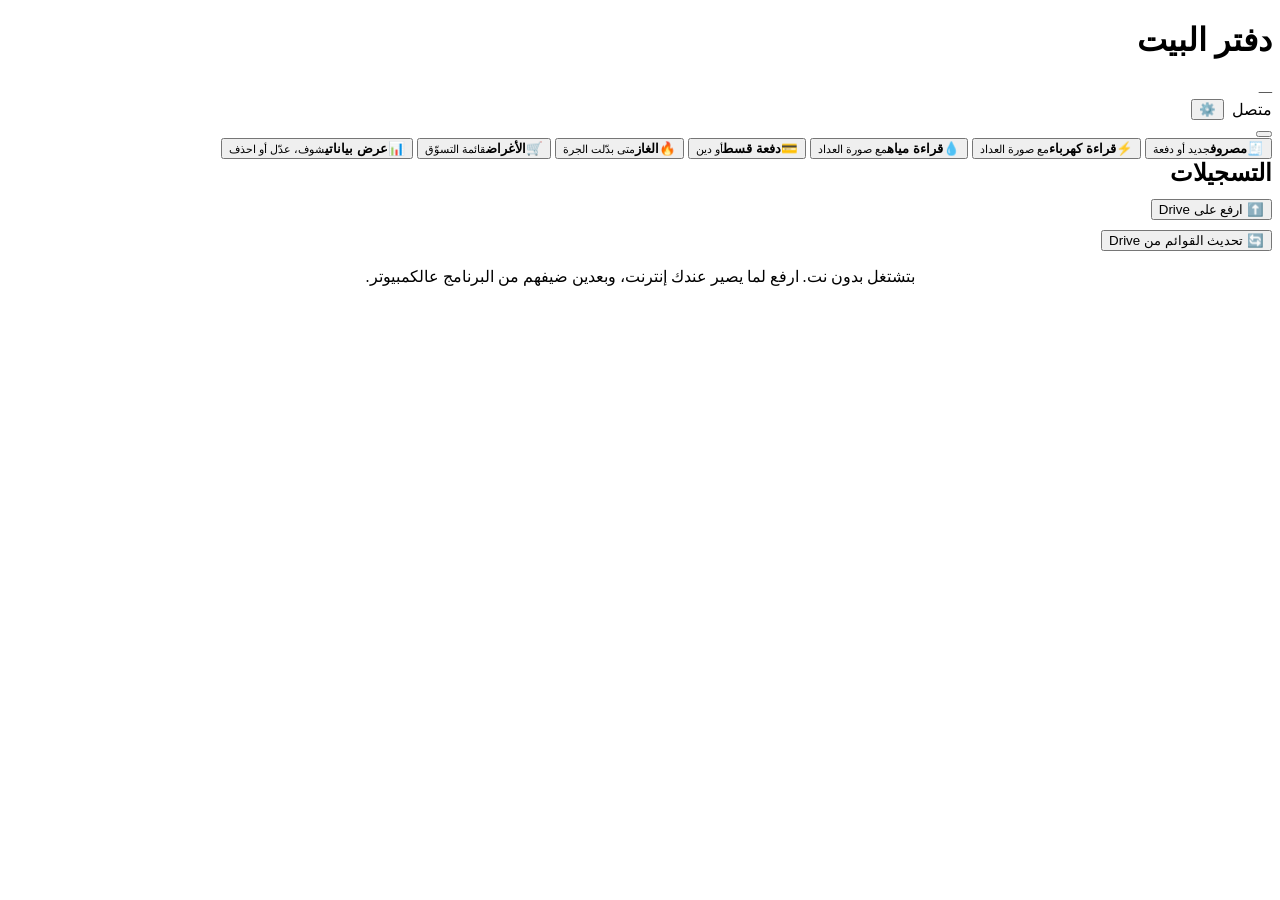
==== commit e98c6cce: "Split phone app into files: index.html" ====
--- a/index.html
+++ b/index.html
@@ -9,115 +9,7 @@
 <link rel="apple-touch-icon" href="icon-180.png">
 <script>(function(){var t='auto';try{t=localStorage.getItem('hm-theme')||'auto'}catch(e){}
   document.documentElement.dataset.theme=(t==='dark'||(t==='auto'&&matchMedia('(prefers-color-scheme: dark)').matches))?'dark':'light'})();</script>
-<style>
-@font-face{font-family:Plex;font-weight:400;src:url(fonts/ibm-plex-sans-arabic-arabic-400-normal.woff2) format("woff2");unicode-range:U+0600-06FF,U+0750-077F,U+FB50-FDFF,U+FE70-FEFC,U+200C-200E}
-@font-face{font-family:Plex;font-weight:700;src:url(fonts/ibm-plex-sans-arabic-arabic-600-normal.woff2) format("woff2");unicode-range:U+0600-06FF,U+0750-077F,U+FB50-FDFF,U+FE70-FEFC,U+200C-200E}
-@font-face{font-family:Plex;font-weight:400;src:url(fonts/ibm-plex-sans-arabic-latin-400-normal.woff2) format("woff2");unicode-range:U+0000-00FF,U+2000-206F}
-@font-face{font-family:Plex;font-weight:700;src:url(fonts/ibm-plex-sans-arabic-latin-600-normal.woff2) format("woff2");unicode-range:U+0000-00FF,U+2000-206F}
-:root{--bg:#f4f6fa;--card:#fff;--text:#141b2d;--muted:#6b7488;--border:#e6e9f0;--brand:#5b5cf0;--soft:#eef0ff;--green:#0c8459;--red:#c43a52;--amber:#bd700c}
-*{box-sizing:border-box;-webkit-tap-highlight-color:transparent}
-html,body{margin:0;background:var(--bg);color:var(--text);font-family:Plex,-apple-system,"SF Arabic",Tahoma,sans-serif;font-size:15px;line-height:1.55}
-body{padding:calc(14px + env(safe-area-inset-top)) 14px calc(24px + env(safe-area-inset-bottom))}
-button,input,select,textarea{font:inherit;color:inherit}
-h1{font-size:21px;margin:0}h2{font-size:17px;margin:0 0 12px}
-.top{display:flex;align-items:center;justify-content:space-between;gap:10px;margin-bottom:14px}
-.top small{display:block;color:var(--muted);font-size:12.5px}
-.chip{display:inline-flex;align-items:center;gap:6px;border-radius:999px;padding:4px 11px;font-size:12px;font-weight:700;background:#e6f6ef;color:var(--green)}
-.chip.off{background:#fff2df;color:var(--amber)}
-.icon-btn{width:42px;height:42px;border-radius:13px;border:1px solid var(--border);background:#fff;display:grid;place-items:center}
-.card{background:var(--card);border:1px solid #e8ebf2;border-radius:18px;padding:16px;margin-bottom:12px;box-shadow:0 1px 2px rgba(16,24,40,.04),0 2px 10px rgba(16,24,40,.035)}
-.actions{display:grid;grid-template-columns:1fr 1fr;gap:10px;margin-bottom:12px}
-.action{display:flex;flex-direction:column;align-items:flex-start;gap:8px;padding:16px 14px;border-radius:18px;border:1px solid #e8ebf2;background:#fff;text-align:start;box-shadow:0 1px 2px rgba(16,24,40,.04)}
-.action b{font-size:15px}.action small{color:var(--muted);font-size:12px}
-.ai{width:40px;height:40px;border-radius:12px;display:grid;place-items:center;font-size:20px}
-.ocrbtn{display:inline-flex;align-items:center;gap:6px;margin-top:6px;font-size:13px;font-weight:700;color:#4646c9;background:var(--soft);border-radius:10px;padding:7px 11px;align-self:flex-start}
-.ocrbtn input{display:none}
-.field input.ocr{border-color:#f0b84b;background:#fffaf0}
-.zoom{position:fixed;inset:0;z-index:30;background:rgba(0,0,0,.92);display:grid;place-items:center;overflow:auto;padding:env(safe-area-inset-top) 0 env(safe-area-inset-bottom)}
-.zoom img{max-width:none;width:180%;touch-action:pinch-zoom}
-.syncbar{display:flex;align-items:center;gap:10px;background:#fff7e6;border:1px solid #f0d7aa;color:#8c5a0a;border-radius:14px;padding:10px 12px;margin-bottom:12px;font-size:13.5px;font-weight:600}
-.syncbar span{flex:1}.syncbar .btn{width:auto;min-height:38px;padding:6px 14px;font-size:13.5px}
-.a-gas{grid-column:1/-1;flex-direction:row;align-items:center}.a-gas .ai{background:#ffe9e0}
-html[data-theme="dark"] .a-gas .ai{background:#3a2016}
-.a-shop{grid-column:1/-1;flex-direction:row;align-items:center}.a-shop .ai{background:#fff1e6}
-.shop-add{display:flex;gap:8px;margin-bottom:10px}.shop-add input{min-height:46px;border:1px solid #dfe3ec;border-radius:12px;padding:10px 12px;font-size:16px;min-width:0}
-.shop-add .n{flex:2}.shop-add .q{flex:1}.shop-add .btn{width:auto;padding:0 16px}
-.shop-row{display:flex;align-items:center;gap:10px;padding:12px 2px;border-bottom:1px solid #eef1f5}.shop-row:last-child{border-bottom:0}
-.shop-row label{flex:1;display:flex;align-items:center;gap:12px;font-size:16px;min-width:0}.shop-row input{width:26px;height:26px;accent-color:var(--brand);flex:none}
-.shop-row small{color:var(--muted);font-size:13px}.shop-row.done span{text-decoration:line-through;color:var(--muted)}
-.shop-row button{border:0;background:none;font-size:18px;padding:4px 6px;color:var(--muted)}.shop-row .star.on{color:#e0a106}
-.a-view{grid-column:1/-1;flex-direction:row;align-items:center}.a-view .ai{background:#eef0ff}
-.kpis{display:grid;grid-template-columns:1fr 1fr;gap:8px;margin-bottom:12px}
-.kpi{background:#fff;border:1px solid #e8ebf2;border-radius:14px;padding:11px 12px}.kpi small{display:block;color:var(--muted);font-size:12px}.kpi b{font-size:17px}
-.kpi.wide{grid-column:1/-1}
-.line{display:flex;align-items:center;justify-content:space-between;gap:10px;padding:11px 0;border-bottom:1px solid #eef1f5;font-size:14.5px;width:100%;background:none;border-top:0;border-inline:0;text-align:start}
-.line:last-child{border-bottom:0}.line .grow{flex:1;min-width:0}.line .grow span{display:block;overflow:hidden;text-overflow:ellipsis;white-space:nowrap}
-.line small{color:var(--muted);font-size:12px}.line b{white-space:nowrap}
-.line.gone .grow span,.line.gone b{text-decoration:line-through;opacity:.55}
-.st.part{background:#edf4ff;color:#2563a8}.st.edit{background:#eef0ff;color:#4646c9}.st.no{background:#f1f3f6;color:#6b7488}
-.sub{font-size:13px;font-weight:700;color:var(--muted);margin:4px 0 6px}
-.a-exp .ai{background:#f1edff}.a-el .ai{background:#fff3df}.a-wa .ai{background:#e6f2ff}.a-pay .ai{background:#e6f6ef}
-.btn{display:inline-flex;align-items:center;justify-content:center;gap:7px;min-height:46px;padding:10px 16px;border-radius:13px;border:0;font-weight:700;background:var(--brand);color:#fff;width:100%}
-.btn.white{background:#fff;color:var(--text);border:1px solid var(--border)}
-.btn.soft{background:var(--soft);color:#4646c9}
-.btn.danger{background:#fff1f3;color:var(--red)}
-.btn:disabled{opacity:.5}
-@keyframes spin{to{transform:rotate(360deg)}}
-.btn.busy{opacity:.85;pointer-events:none}
-.btn.busy::before,.chip.busy::before{content:"";width:16px;height:16px;border-radius:50%;border:2.5px solid currentColor;border-inline-end-color:transparent;animation:spin .7s linear infinite;flex:none}
-.chip.busy::before{width:11px;height:11px;border-width:2px}
-.chip.busy{background:var(--soft);color:#4646c9}
-.row{display:flex;gap:10px}.row>*{flex:1;min-width:0}
-.field{display:flex;flex-direction:column;gap:6px;margin-bottom:12px}
-.field label{font-size:13px;font-weight:700;color:#4b5568}
-.field input,.field select,.field textarea{width:100%;min-height:46px;border:1px solid #dfe3ec;border-radius:12px;padding:10px 12px;background:#fff;font-size:16px}
-.field textarea{min-height:70px}
-.field input:focus,.field select:focus,.field textarea:focus{outline:none;border-color:#8f90f5;box-shadow:0 0 0 4px rgba(91,92,240,.14)}
-.hint{font-size:12.5px;color:var(--muted)}.warn{font-size:12.5px;color:var(--amber)}
-.seg{display:flex;background:#eef0f5;border-radius:12px;padding:4px;margin-bottom:12px}
-.seg button{flex:1;border:0;background:none;border-radius:9px;padding:8px;font-weight:700;font-size:13.5px;color:var(--muted)}
-.seg button.on{background:#fff;color:var(--text);box-shadow:0 1px 3px rgba(16,24,40,.1)}
-.check{display:flex;align-items:center;gap:10px;margin-bottom:12px;font-weight:600}
-.check input{width:22px;height:22px;accent-color:var(--brand)}
-.photos{display:flex;flex-wrap:wrap;gap:8px;margin-bottom:12px}
-.photos img{width:74px;height:74px;object-fit:cover;border-radius:12px;border:1px solid var(--border)}
-.ph{position:relative}.ph button{position:absolute;top:-6px;left:-6px;width:24px;height:24px;border-radius:50%;border:0;background:#141b2d;color:#fff;font-size:13px}
-.pick{display:flex;align-items:center;justify-content:center;gap:8px;min-height:74px;border:1.5px dashed #cdd3e1;border-radius:14px;color:#4b5568;font-weight:700;background:#fafbfd;margin-bottom:12px}
-.pick input{display:none}
-.list .it{display:flex;gap:12px;align-items:center;padding:12px 0;border-bottom:1px solid #eef1f5}
-.list .it:last-child{border-bottom:0}
-.it .ai{width:38px;height:38px;font-size:18px;flex:none}
-.it .grow{flex:1;min-width:0}.it b{display:block;font-size:14.5px;overflow:hidden;text-overflow:ellipsis;white-space:nowrap}.it small{color:var(--muted);font-size:12px}
-.st{font-size:11.5px;font-weight:700;border-radius:999px;padding:2px 9px;white-space:nowrap}
-.st.wait{background:#fff2df;color:var(--amber)}.st.done{background:#e6f6ef;color:var(--green)}
-.del{border:0;background:none;color:var(--red);font-size:20px;padding:4px 6px}
-.sheet{position:fixed;inset:0;background:var(--bg);overflow:auto;padding:calc(14px + env(safe-area-inset-top)) 14px calc(30px + env(safe-area-inset-bottom));z-index:10}
-.hidden{display:none!important}
-.toast{position:fixed;left:50%;bottom:calc(20px + env(safe-area-inset-bottom));transform:translateX(-50%);background:#141b2d;color:#fff;border-radius:12px;padding:11px 16px;font-size:14px;z-index:20;max-width:calc(100vw - 32px);text-align:center;opacity:0;transition:.2s;pointer-events:none}
-.toast.show{opacity:1}.toast.err{background:#9d2438}
-.empty{color:var(--muted);text-align:center;padding:18px 0;font-size:13.5px}
-.num{direction:ltr;unicode-bidi:isolate;font-variant-numeric:tabular-nums}
-.steps{padding-inline-start:20px;margin:6px 0 12px;font-size:13.5px}.steps li{margin-bottom:6px}
-/* Dark mode (Settings: automatic / light / dark) */
-html[data-theme="dark"]{color-scheme:dark;--bg:#0f1220;--card:#171b2d;--text:#e6e9f2;--muted:#98a1b8;--border:#2a3048;--soft:#262a52;--brand:#7273ff;--green:#3fcf8e;--red:#ff6b7f;--amber:#f2b445}
-html[data-theme="dark"] :is(.card,.action,.icon-btn,.kpi,.btn.white,.field input,.field select,.field textarea,.shop-add input,.seg button.on){background-color:var(--card);border-color:var(--border);color:var(--text)}
-html[data-theme="dark"] .seg{background:#12162a}
-html[data-theme="dark"] :is(.line,.list .it,.shop-row){border-color:var(--border)}
-html[data-theme="dark"] .pick{background:#12162a;border-color:#3a4160;color:#c9cfe0}
-html[data-theme="dark"] .field label{color:#b4bcd0}
-html[data-theme="dark"] .btn.soft{background:var(--soft);color:#b9baff}
-html[data-theme="dark"] .btn.danger{background:#3a1820;color:#ff8597}
-html[data-theme="dark"] .chip{background:#123426;color:#5fe0a5}.chip.off{background:#3a2a10}
-html[data-theme="dark"] .st.wait{background:#3a2a10;color:#f2c879}html[data-theme="dark"] .st.done{background:#123426;color:#5fe0a5}
-html[data-theme="dark"] .st.part{background:#162a45;color:#8fc0f5}html[data-theme="dark"] .st.edit{background:var(--soft);color:#b9baff}html[data-theme="dark"] .st.no{background:#262b40;color:#b4bcd0}
-html[data-theme="dark"] .syncbar{background:#2e2412;border-color:#5a4520;color:#f2c879}
-html[data-theme="dark"] :is(.a-exp .ai,.a-view .ai){background:#262a52}html[data-theme="dark"] .a-el .ai{background:#3a2a10}html[data-theme="dark"] .a-wa .ai{background:#16304d}
-html[data-theme="dark"] .a-pay .ai{background:#123426}html[data-theme="dark"] .a-shop .ai{background:#35241a}
-html[data-theme="dark"] .field input.ocr{background:#2e2412;border-color:#8a6a22}
-html[data-theme="dark"] .ocrbtn{color:#b9baff}
-html[data-theme="dark"] code{background:#262b40}
-code{direction:ltr;unicode-bidi:isolate;background:#eef0f5;border-radius:6px;padding:1px 5px;font-size:12.5px;word-break:break-all}
-</style>
+<link rel="stylesheet" href="style.css">
 </head>
 <body>
 <div id="home">
@@ -149,672 +41,12 @@
 <div class="sheet hidden" id="sheet"></div>
 <div class="toast" id="toast"></div>
 
-<script>
-'use strict';
-// ---------- small helpers ----------
-const $=s=>document.querySelector(s);
-const esc=s=>String(s??'').replace(/[&<>"']/g,m=>({'&':'&amp;','<':'&lt;','>':'&gt;','"':'&quot;',"'":'&#39;'}[m]));
-const today=()=>{const d=new Date();return `${d.getFullYear()}-${String(d.getMonth()+1).padStart(2,'0')}-${String(d.getDate()).padStart(2,'0')}`};
-const money=v=>`${Number(v||0).toLocaleString('en-US',{minimumFractionDigits:2,maximumFractionDigits:3})} JOD`;
-const dmy=s=>{const p=String(s||'').slice(0,10).split('-');return p.length===3?`${p[2]}/${p[1]}/${p[0]}`:'—'};
-function toast(msg,err=false){const t=$('#toast');t.textContent=msg;t.className='toast show'+(err?' err':'');clearTimeout(toast.t);toast.t=setTimeout(()=>t.className='toast',3200)}
-const TYPES={expense:{icon:'🧾',name:'مصروف',cls:'a-exp'},electricity:{icon:'⚡',name:'قراءة كهرباء',cls:'a-el'},water:{icon:'💧',name:'قراءة مياه',cls:'a-wa'},payment:{icon:'💳',name:'دفعة قسط',cls:'a-pay'},edit:{icon:'✏️',name:'تعديل',cls:'a-view'},gas:{icon:'🔥',name:'تبديل جرة',cls:'a-gas'},delete:{icon:'🗑',name:'حذف',cls:'a-view'}};
-
-// ---------- IndexedDB: entries (with photo blobs) and settings ----------
-const dbp=new Promise((res,rej)=>{const r=indexedDB.open('home-monthly-phone',1);
-  r.onupgradeneeded=()=>{r.result.createObjectStore('entries',{keyPath:'id'});r.result.createObjectStore('kv')};
-  r.onsuccess=()=>res(r.result);r.onerror=()=>rej(r.error)});
-async function tx(store,mode,fn){const db=await dbp;return new Promise((res,rej)=>{const t=db.transaction(store,mode);const s=t.objectStore(store);const out=fn(s);t.oncomplete=()=>res(out&&'result' in out?out.result:out);t.onerror=()=>rej(t.error)})}
-const kvGet=k=>tx('kv','readonly',s=>s.get(k));
-const kvSet=(k,v)=>tx('kv','readwrite',s=>s.put(v,k));
-const kvDel=k=>tx('kv','readwrite',s=>s.delete(k));
-const allEntries=()=>tx('entries','readonly',s=>s.getAll());
-const putEntry=e=>tx('entries','readwrite',s=>s.put(e));
-const delEntry=id=>tx('entries','readwrite',s=>s.delete(id));
-// Ask Safari to keep this app's data even when the phone is short on space.
-navigator.storage?.persist?.().catch(()=>{});
-
-// ---------- encryption: the same format as the computer (PBKDF2-SHA256 600k + AES-GCM) ----------
-const HEADER=new TextEncoder().encode('HOME_MONTHLY_AESGCM_V1:');
-const b64e=bytes=>{let s='';const b=new Uint8Array(bytes);for(let i=0;i<b.length;i+=0x8000)s+=String.fromCharCode.apply(null,b.subarray(i,i+0x8000));return btoa(s)};
-const b64d=s=>Uint8Array.from(atob(s),c=>c.charCodeAt(0));
-async function deriveRaw(pass,saltB64){const base=await crypto.subtle.importKey('raw',new TextEncoder().encode(pass),'PBKDF2',false,['deriveBits']);
-  return new Uint8Array(await crypto.subtle.deriveBits({name:'PBKDF2',hash:'SHA-256',salt:b64d(saltB64),iterations:600000},base,256))}
-const aesKey=raw=>crypto.subtle.importKey('raw',raw,'AES-GCM',false,['encrypt','decrypt']);
-async function encryptBytes(raw,data){const iv=crypto.getRandomValues(new Uint8Array(12));
-  const ct=new Uint8Array(await crypto.subtle.encrypt({name:'AES-GCM',iv,additionalData:HEADER},await aesKey(raw),data));
-  const out=new Uint8Array(HEADER.length+12+ct.length);out.set(HEADER);out.set(iv,HEADER.length);out.set(ct,HEADER.length+12);return out}
-async function decryptBytes(raw,data){const h=HEADER.length;if(new TextDecoder().decode(data.slice(0,h))!=='HOME_MONTHLY_AESGCM_V1:')throw new Error('format');
-  return new Uint8Array(await crypto.subtle.decrypt({name:'AES-GCM',iv:data.slice(h,h+12),additionalData:HEADER},await aesKey(raw),data.slice(h+12)))}
-
-// ---------- Google: sign in by redirect (works in Safari; the token lasts about an hour) ----------
-// Shopping-only mode (someone else's phone) needs to see the folder shared with them, so it asks for Drive access;
-// the full notebook keeps the narrower "files this app made" access.
-let MODE='full',MYNAME='';
-const SCOPE_FULL='https://www.googleapis.com/auth/drive.file',SCOPE_SHOP='https://www.googleapis.com/auth/drive';
-// Always the folder address (".../" not ".../index.html"), so it matches the one redirect URI saved in Google Cloud.
-const appUrl=()=>location.origin+location.pathname.replace(/index\.html$/,'');
-async function signIn(next){const cid=await kvGet('client_id');if(!cid){openSettings();return toast('حط رقم Google Client ID بالإعدادات أول',true)}
-  const state=crypto.getRandomValues(new Uint32Array(2)).join('-');await kvSet('oauth',{state,next});
-  location.href='https://accounts.google.com/o/oauth2/v2/auth?'+new URLSearchParams({client_id:cid,redirect_uri:appUrl(),response_type:'token',scope:MODE==='shop'?SCOPE_SHOP:SCOPE_FULL,include_granted_scopes:'true',state})}
-async function takeRedirect(){if(!location.hash.includes('access_token')&&!location.hash.includes('error='))return null;
-  const h=new URLSearchParams(location.hash.slice(1));history.replaceState(null,'',appUrl());const saved=await kvGet('oauth');await kvDel('oauth');
-  if(h.get('error'))return toast('ما تم الربط مع Google: '+h.get('error'),true),null;
-  if(!saved||saved.state!==h.get('state'))return toast('رد Google غير متوقع، جرّب مرة ثانية',true),null;
-  await kvSet('token',{value:h.get('access_token'),exp:Date.now()+(Number(h.get('expires_in')||3000)-120)*1000});return saved.next||null}
-async function validToken(){const t=await kvGet('token');return t&&t.exp>Date.now()?t.value:null}
-async function token(next){const t=await kvGet('token');if(t&&t.exp>Date.now())return t.value;await signIn(next);return null}
-async function gapi(tok,url,opt={}){const r=await fetch(url,{...opt,headers:{Authorization:'Bearer '+tok,...(opt.headers||{})}});
-  if(r.status===401){await kvDel('token');throw Object.assign(new Error('انتهت جلسة Google'),{reauth:true})}
-  if(!r.ok)throw new Error('Drive: '+r.status+' '+(await r.text()).slice(0,160));return r}
-const q=s=>s.replace(/\\/g,'\\\\').replace(/'/g,"\\'");
-async function findFolder(tok,name,parent){const query=`name = '${q(name)}' and mimeType = 'application/vnd.google-apps.folder' and trashed = false`+(parent?` and '${parent}' in parents`:'');
-  const r=await gapi(tok,'https://www.googleapis.com/drive/v3/files?'+new URLSearchParams({q:query,fields:'files(id,name)',pageSize:'10'}));return (await r.json()).files?.[0]?.id||null}
-async function inboxFolder(tok){const root=await findFolder(tok,'Home Monthly System');const inbox=root&&await findFolder(tok,'Phone Inbox',root);
-  if(!inbox)throw new Error('ما لقيت مجلد الآيفون على Drive. من البرنامج عالكمبيوتر افتح "من الآيفون" واضغط "تحديث" مرة أول.');return inbox}
-
-// ---------- lists from the computer (encrypted catalog) ----------
-let CAT=null;
-// silent: the automatic run — no Google page, no password prompt, no messages unless something arrived.
-async function refreshCatalog(silent=false){
-  if(!navigator.onLine)return silent?null:toast('بدك إنترنت لتحديث القوائم',true);
-  if(silent&&!(await kvGet('key')))return;
-  const tok=silent?await validToken():await token('refresh');if(!tok)return;
-  try{
-    const inbox=await inboxFolder(tok);
-    const r=await gapi(tok,'https://www.googleapis.com/drive/v3/files?'+new URLSearchParams({q:`name = 'catalog-for-phone.json' and '${inbox}' in parents and trashed = false`,fields:'files(id,modifiedTime)',orderBy:'modifiedTime desc',pageSize:'1'}));
-    const f=(await r.json()).files?.[0];if(!f)throw new Error('لسا ما في قوائم. اضغط "تحديث" من البرنامج عالكمبيوتر.');
-    const wrap=await (await gapi(tok,`https://www.googleapis.com/drive/v3/files/${f.id}?alt=media`)).json();
-    let key=await kvGet('key');
-    if(silent&&(!key||key.salt!==wrap.salt))return;
-    if(!key||key.salt!==wrap.salt){const pass=prompt('اكتب كلمة تشفير المزامنة (نفس اللي بالبرنامج عالكمبيوتر):');if(!pass)return;
-      toast('بجهّز المفتاح… لحظة');key={salt:wrap.salt,raw:await deriveRaw(pass,wrap.salt)}}
-    let data;try{data=JSON.parse(new TextDecoder().decode(await decryptBytes(key.raw,b64d(wrap.payload))))}
-    catch{await kvDel('key');throw new Error('كلمة التشفير غلط، جرّب مرة ثانية')}
-    // Computer off: its catalog predates the phone's direct edits, so read the Drive copy instead.
-    try{const fresh=await Direct.lists(tok,key,data);if(fresh)data=fresh}catch(err){if(err.reauth)throw err;console.warn('lists',err)}
-    // Never go back to an older list than the one already on the phone.
-    if(CAT&&Date.parse(CAT.generated_at)>Date.parse(data.generated_at))data=CAT;
-    const changed=!CAT||CAT.generated_at!==data.generated_at;
-    await kvSet('key',key);await kvSet('catalog',data);CAT=data;await pruneShopping();await dropDeleted();renderHome();if(!silent||changed)toast('تم تحديث القوائم ✓');
-  }catch(e){if(e.reauth){if(!silent)signIn('refresh');else renderHome()}else if(!silent)toast(e.message,true)}
-}
-
-// ---------- upload: one encrypted file per entry; the computer decides what to add ----------
-const blobB64=b=>new Promise((res,rej)=>{const r=new FileReader();r.onload=()=>res(String(r.result).split(',')[1]);r.onerror=()=>rej(r.error);r.readAsDataURL(b)});
-let uploading=false;
-async function upload(silent=false){
-  if(uploading)return;
-  const pending=(await allEntries()).filter(e=>!e.uploaded_at&&!e.rejected);
-  if(!pending.length)return silent?null:toast('ما في شي جديد للرفع');
-  if(!navigator.onLine)return silent?null:toast('بدك إنترنت للرفع',true);
-  const key=await kvGet('key');if(!key)return silent?null:toast('اضغط "تحديث القوائم" أول عشان تدخل كلمة التشفير',true);
-  const tok=silent?await validToken():await token('upload');if(!tok)return renderHome();
-  uploading=true;const btn=$('#uploadBtn');btn.disabled=true;let done=0,direct=0,list=pending;
-  try{
-    // Computer off: change the Drive copy of the database directly. Anything it refuses goes the usual way.
-    try{const res=await Direct.run(tok,pending,key);
-      if(res){const now=new Date().toISOString();
-        for(const e of pending)if(res.applied.includes(e.id)){e.uploaded_at=now;e.direct='applied';e.photo_count=(e.photos||[]).length;e.photos=[];await putEntry(e);direct++}
-        if(res.catalog){CAT=res.catalog;await kvSet('catalog',CAT)}
-        // A refusal here (closed month, paid above actual, changed meanwhile) would be refused on the computer too:
-        // it stays on the phone with the reason instead of waiting there for nothing.
-        for(const e of pending)if(res.failed[e.id]){e.rejected=res.failed[e.id];await putEntry(e)}
-        list=pending.filter(e=>!res.applied.includes(e.id)&&!res.failed[e.id]);
-        if(direct)toast(`انحفظ بالبرنامج مباشرة ✓ (${direct})`+(list.length?` · ${list.length} رح يستنوا الكمبيوتر`:''));
-        for(const [id,why] of Object.entries(res.failed))console.warn('direct',id,why)}
-    }catch(err){if(err.reauth)throw err;toast('ما قدرت أعدّل مباشرة ('+err.message+')، رح يوصل عن طريق الكمبيوتر',true)}
-    const inbox=list.length?await inboxFolder(tok):null;
-    for(const e of list){
-      btn.textContent=`⬆️ برفع ${done+1} من ${list.length}…`;
-      const photos=[];for(const p of e.photos||[])photos.push({name:p.name,type:p.blob.type||'image/jpeg',data:await blobB64(p.blob)});
-      const body={id:e.id,type:e.type,created_at:e.created_at,period_id:e.period_id,period_label:e.period_label,device:'iPhone',data:e.type==='shopping'?{ops:Object.values(e.data.ops||{})}:e.data,photos};
-      const payload=b64e(await encryptBytes(key.raw,new TextEncoder().encode(JSON.stringify(body))));
-      const meta={name:`phone-${e.id}.json`,parents:[inbox],mimeType:'application/json'};
-      const boundary='hm'+Math.random().toString(36).slice(2);
-      const multipart=new Blob([`--${boundary}\r\nContent-Type: application/json; charset=UTF-8\r\n\r\n${JSON.stringify(meta)}\r\n--${boundary}\r\nContent-Type: application/json\r\n\r\n`,
-        JSON.stringify({format:'home-monthly-phone-entry',id:e.id,payload}),`\r\n--${boundary}--`]);
-      await gapi(tok,'https://www.googleapis.com/upload/drive/v3/files?uploadType=multipart&fields=id',{method:'POST',headers:{'Content-Type':'multipart/related; boundary='+boundary},body:multipart});
-      // Keep a light copy for the list; the photos are on Drive now.
-      e.uploaded_at=new Date().toISOString();e.photo_count=(e.photos||[]).length;e.photos=[];await putEntry(e);done++;
-    }
-    if(done)toast(`تم رفع ${done} ✓ الكمبيوتر بيضيفهم أول ما يشتغل`);
-  }catch(err){if(err.reauth&&silent){if(done)toast(`تم رفع ${done} ✓`)}else{toast((done?`انرفع ${done}. `:'')+err.message,true);if(err.reauth)signIn('upload')}}
-  finally{uploading=false;btn.disabled=false;renderHome()}
-}
-// Right after saving something: upload now; if the Google sign-in has run out, sign in again straight away
-// (the person just tapped Save, so going to Google is expected), and the upload continues on return.
-async function syncNow(){if(!navigator.onLine)return toast('انحفظ عالآيفون، وبيترفع لحاله أول ما يرجع النت');
-  if(await validToken())return autoSync(true);if(!(await kvGet('key')))return autoSync(true);await signIn('upload')}
-// Automatic: upload, then fresh lists — when the app opens, when the internet comes back, and right after saving.
-let lastAuto=0;
-async function autoSync(force=false){
-  if(!navigator.onLine||(!force&&Date.now()-lastAuto<20000))return;lastAuto=Date.now();
-  if(MODE==='shop')return withBusy(null,()=>sharedSync());
-  await withBusy(null,async()=>{await upload(true);await refreshCatalog(true)});
-}
-
-// ---------- months, lists and labels ----------
-function monthLabel(s){if(!s)return '—';const y0=+s.slice(0,4),m0=+s.slice(5,7),day=+s.slice(8,10),start=CAT?.month_start_day||25;let y=y0,m=m0;if(day>=start){m++;if(m>12){m=1;y++}}return `${String(m).padStart(2,'0')}/${y}`}
-const openPeriods=()=>(CAT?.periods||[]).filter(p=>p.status!=='closed');
-function periodSelect(id='fPeriod'){const ps=openPeriods();if(!ps.length)return `<div class="warn" style="margin-bottom:12px">ما في شهر مفتوح بالقوائم. حدّث القوائم من Drive، أو افتح شهر عالكمبيوتر.</div><input type="hidden" id="${id}" value="">`;
-  return `<div class="field"><label>الشهر</label><select id="${id}">${ps.map(p=>`<option value="${p.id}">${monthLabel(p.period_date)}</option>`).join('')}</select></div>`}
-const periodLabel=id=>{const p=(CAT?.periods||[]).find(x=>String(x.id)===String(id));return p?monthLabel(p.period_date):''};
-
-// ---------- photos: shrunk on the phone so uploads stay small ----------
-async function shrink(file){const url=URL.createObjectURL(file);try{const img=await new Promise((res,rej)=>{const i=new Image();i.onload=()=>res(i);i.onerror=rej;i.src=url});
-  const max=1600,s=Math.min(1,max/Math.max(img.naturalWidth,img.naturalHeight));const c=document.createElement('canvas');c.width=Math.round(img.naturalWidth*s);c.height=Math.round(img.naturalHeight*s);
-  c.getContext('2d').drawImage(img,0,0,c.width,c.height);return await new Promise(res=>c.toBlob(b=>res(b||file),'image/jpeg',.82))}catch{return file}finally{URL.revokeObjectURL(url)}}
-let PHOTOS=[];
-function photoBlock(label){return `<div class="field"><label>${label}</label><div class="photos" id="photoList"></div><label class="pick">📷 صوّر أو اختار صورة<input type="file" accept="image/*" multiple id="photoInput"></label></div>`}
-// ---------- meter numbers from a photo (Tesseract.js, bundled in ocr/ and run on the phone) ----------
-let OCR=null;
-async function ocrWorker(){
-  if(OCR)return OCR;
-  if(!window.Tesseract)await new Promise((res,rej)=>{const s=document.createElement('script');s.src='ocr/tesseract.min.js';s.onload=res;s.onerror=rej;document.head.append(s)});
-  OCR=Tesseract.createWorker('eng',1,{workerPath:'ocr/worker.min.js',corePath:'ocr/',langPath:'ocr/',gzip:true,workerBlobURL:false})
-    .then(async w=>{await w.setParameters({tessedit_pageseg_mode:'11'});return w}).catch(e=>{OCR=null;throw e});
-  return OCR;
-}
-async function readMeter(blob,previous,avgUse){
-  const url=URL.createObjectURL(blob),img=await new Promise((r,j)=>{const i=new Image();i.onload=()=>r(i);i.onerror=j;i.src=url});
-  // Black-and-white copy (threshold at the image's mean) so the digits stand out from the meter face.
-  const draw=(invert,binary)=>{const c=document.createElement('canvas'),s=Math.min(1,700/img.naturalWidth);c.width=img.naturalWidth*s;c.height=img.naturalHeight*s;
-    const g=c.getContext('2d');g.filter=`grayscale(1) contrast(1.6)${invert?' invert(1)':''}`;g.drawImage(img,0,0,c.width,c.height);
-    if(binary){const d=g.getImageData(0,0,c.width,c.height),px=d.data;let sum=0;for(let i=0;i<px.length;i+=4)sum+=px[i];const mean=sum/(px.length/4);
-      for(let i=0;i<px.length;i+=4){const v=px[i]>mean?255:0;px[i]=px[i+1]=px[i+2]=v}g.putImageData(d,0,0)}
-    return c};
-  // Digital meters have dark digits on light, drum meters light on black; each photo is read four ways and the readings pooled.
-  const w=await ocrWorker(),found=[];
-  for(const [inv,bin] of [[false,false],[true,false],[false,true],[true,true]]){const {data}=await w.recognize(draw(inv,bin));
-    for(const word of data.words||[]){const t=(word.text||'').replace(/[Oo]/g,'0').replace(/[Il|]/g,'1').replace(/S/g,'5').replace(/B/g,'8').replace(/\D/g,'');if(t.length>=3&&t.length<=8)
-      found.push({n:Number(t),h:word.bbox.y1-word.bbox.y0,conf:word.confidence})}}
-  URL.revokeObjectURL(url);if(!found.length)return null;
-  const p=Number(previous),known=previous!=null&&previous!==''&&!isNaN(p);
-  // A sensible reading is at or above the last one and not far beyond normal use.
-  const room=Math.max(10*(Number(avgUse)||0),known?p*0.2:0,500);
-  const fits=known?found.filter(x=>x.n>=p&&x.n-p<=room):found;
-  const pool=fits.length?fits:known?[]:found;if(!pool.length)return null;
-  // Big digits first (the counter is the largest text on the meter), then confidence.
-  pool.sort((a,b)=>b.h-a.h||b.conf-a.conf);return pool[0].n;
-}
-function zoom(url){const z=document.createElement('div');z.className='zoom';z.innerHTML=`<img src="${url}" alt="">`;z.onclick=()=>z.remove();document.body.append(z)}
-
-function drawPhotos(){const box=$('#photoList');if(!box)return;box.innerHTML=PHOTOS.map((p,i)=>`<span class="ph"><img src="${p.url}" alt="" data-zoom="${i}"><button type="button" data-rm="${i}">✕</button></span>`).join('');
-  box.querySelectorAll('[data-zoom]').forEach(im=>im.onclick=()=>zoom(PHOTOS[+im.dataset.zoom].url));
-  box.querySelectorAll('[data-rm]').forEach(b=>b.onclick=()=>{URL.revokeObjectURL(PHOTOS[+b.dataset.rm].url);PHOTOS.splice(+b.dataset.rm,1);drawPhotos()})}
-function bindPhotos(){const inp=$('#photoInput');if(!inp)return;inp.onchange=async()=>{const pick=inp.closest('.pick'),txt=pick.firstChild.textContent;pick.firstChild.textContent='⏳ بجهّز الصور… ';
-  try{await addPhotos(inp)}finally{pick.firstChild.textContent=txt}}}
-async function addPhotos(inp){{for(const f of inp.files){if(PHOTOS.length>=6){toast('بكفي 6 صور',true);break}const blob=await shrink(f);PHOTOS.push({blob,name:f.name||'photo.jpg',url:URL.createObjectURL(blob)})}inp.value='';drawPhotos()}}
-
-// ---------- forms ----------
-const sheet=$('#sheet');
-function openSheet(html){sheet.innerHTML=html;sheet.classList.remove('hidden');$('#home').classList.add('hidden');window.scrollTo(0,0)}
-function closeSheet(){PHOTOS.forEach(p=>URL.revokeObjectURL(p.url));PHOTOS=[];if(MODE==='shop')return shoppingScreen();sheet.classList.add('hidden');sheet.innerHTML='';$('#home').classList.remove('hidden');renderHome()}
-const head=t=>`<div class="top"><h1>${t}</h1><button class="icon-btn" id="closeSheet" aria-label="رجوع">✕</button></div>`;
-const val=id=>($('#'+id)?.value||'').trim();
-const numv=id=>{const v=val(id);return v===''?null:Number(v)};
-
-async function save(type,data,periodId){
-  const e={id:crypto.randomUUID(),type,created_at:new Date().toISOString(),period_id:periodId?Number(periodId):null,period_label:periodId?periodLabel(periodId):'',data,photos:PHOTOS.map(p=>({blob:p.blob,name:p.name}))};
-  await putEntry(e);closeSheet();toast(navigator.onLine?'انحفظ ✓ وبيترفع هلأ':'انحفظ على الآيفون ✓');syncNow();
-}
-
-function expenseForm(){
-  let mode='new';
-  openSheet(`${head('مصروف')}<div class="card">${periodSelect()}
-   <div class="seg"><button type="button" class="on" data-mode="new">مصروف جديد</button><button type="button" data-mode="pay">دفعة على مصروف</button></div>
-   <div id="newBox"><div class="field"><label>اسم المصروف</label><input id="fName" list="names" autocomplete="off"><datalist id="names">${(CAT?.names||[]).map(n=>`<option value="${esc(n.name)}">`).join('')}</datalist></div>
-     <div class="row"><div class="field"><label>الفئة</label><input id="fCat" list="cats" autocomplete="off"><datalist id="cats">${(CAT?.categories||[]).map(c=>`<option value="${esc(c)}">`).join('')}</datalist></div>
-     <div class="field"><label>القسم</label><select id="fSection"><option value="auto">تلقائي</option><option value="apartment">الشقة</option><option value="car">السيارة</option><option value="roof">الروف</option></select></div></div></div>
-   <div id="payBox" class="hidden"><div class="field"><label>المصروف</label><select id="fExpense"></select></div></div>
-   <div class="row"><div class="field"><label>المبلغ (JOD)</label><input id="fAmount" type="number" inputmode="decimal" step="0.001"></div><div class="field"><label>التاريخ</label><input id="fDate" type="date" value="${today()}"></div></div>
-   <label class="check" id="paidRow"><input type="checkbox" id="fPaid" checked> دفعته</label>
-   <div class="field"><label>ملاحظات</label><input id="fNotes"></div>
-   ${photoBlock('صورة الفاتورة أو الوصل (اختياري)')}
-   <button class="btn" id="saveBtn">احفظ</button></div>`);
-  const fillExpenses=()=>{const list=(CAT?.expenses?.[val('fPeriod')]||[]).filter(x=>Number(x.actual)-Number(x.paid_amount||0)>0.0005);
-    $('#fExpense').innerHTML=list.length?list.map(x=>`<option value="${x.id}" data-rem="${(Number(x.actual)-Number(x.paid_amount||0)).toFixed(3)}">${esc(x.name)} — باقي ${money(Number(x.actual)-Number(x.paid_amount||0))}</option>`).join(''):'<option value="">ما في مصاريف عليها مبلغ باقي</option>';
-    if(mode==='pay'){const o=$('#fExpense').selectedOptions[0];if(o?.dataset.rem)$('#fAmount').value=o.dataset.rem}};
-  sheet.querySelectorAll('[data-mode]').forEach(b=>b.onclick=()=>{mode=b.dataset.mode;sheet.querySelectorAll('[data-mode]').forEach(x=>x.classList.toggle('on',x===b));
-    $('#newBox').classList.toggle('hidden',mode!=='new');$('#payBox').classList.toggle('hidden',mode!=='pay');$('#paidRow').classList.toggle('hidden',mode!=='new');fillExpenses()});
-  $('#fPeriod')?.addEventListener('change',fillExpenses);$('#fExpense').onchange=()=>{const o=$('#fExpense').selectedOptions[0];if(o?.dataset.rem)$('#fAmount').value=o.dataset.rem};
-  $('#fName').onchange=()=>{const n=(CAT?.names||[]).find(x=>x.name===val('fName'));if(n){if(!val('fCat'))$('#fCat').value=n.category||'';if(n.section)$('#fSection').value=n.section}};
-  bindPhotos();$('#closeSheet').onclick=closeSheet;
-  $('#saveBtn').onclick=()=>{const amount=numv('fAmount');if(!(amount>0))return toast('اكتب المبلغ',true);if(!val('fPeriod'))return toast('اختار الشهر',true);
-    if(mode==='new'){if(!val('fName'))return toast('اكتب اسم المصروف',true);
-      return save('expense',{mode:'new',name:val('fName'),category:val('fCat')||'أخرى',section:val('fSection'),amount,paid:$('#fPaid').checked,date:val('fDate'),notes:val('fNotes')},val('fPeriod'))}
-    const o=$('#fExpense').selectedOptions[0];if(!o?.value)return toast('اختار المصروف',true);
-    save('expense',{mode:'pay',expense_id:Number(o.value),name:o.textContent.split(' — ')[0],amount,date:val('fDate'),notes:val('fNotes')},val('fPeriod'))};
-}
-
-function readingForm(kind){
-  const el=kind==='electricity',last=el?CAT?.last_electricity:CAT?.last_water;
-  const prev=k=>last?.[k]!=null?`<span class="hint">السابقة: <span class="num">${last[k]}</span></span>`:'';
-  openSheet(`${head(el?'قراءة كهرباء':'قراءة مياه')}<div class="card">${periodSelect()}
-   <div class="row"><div class="field"><label>تاريخ القراءة</label><input id="fDate" type="date" value="${today()}"></div><div class="field"><label>تاريخ الفاتورة</label><input id="fBill" type="date" value="${today()}"></div></div>
-   ${el?`<div class="field"><label>العداد الرئيسي الحالي</label><input id="fMain" type="number" inputmode="decimal" step="0.001">${prev('main_current')}</div>
-   <div class="row"><div class="field"><label>عداد الروف الحالي</label><input id="fRoof" type="number" inputmode="decimal" step="0.001">${prev('roof_current')}</div>
-   <div class="field"><label>عداد السيارة الحالي</label><input id="fCar" type="number" inputmode="decimal" step="0.001">${prev('car_current')}</div></div>
-   <div class="row"><div class="field"><label>إجمالي الفاتورة (اختياري)</label><input id="fInvoice" type="number" inputmode="decimal" step="0.001"></div><div class="field"><label>الرسوم</label><input id="fFees" type="number" inputmode="decimal" step="0.001" value="0"></div></div>
-   <div class="field"><label>كيلومترات السيارة (اختياري)</label><input id="fKm" type="number" inputmode="decimal"></div>`
-   :`<div class="row"><div class="field"><label>عداد الروف الحالي</label><input id="fRoof" type="number" inputmode="decimal" step="0.001">${prev('roof_current')}</div>
-   <div class="field"><label>استهلاك الفاتورة (م³)</label><input id="fTotal" type="number" inputmode="decimal" step="0.001"></div></div>
-   <div class="field"><label>إجمالي الفاتورة (اختياري)</label><input id="fInvoice" type="number" inputmode="decimal" step="0.001"></div>`}
-   <div class="field"><label>ملاحظات</label><input id="fNotes"></div>
-   <div id="readWarn" class="warn" style="margin-bottom:10px"></div>
-   <div id="calcBox" style="margin-bottom:10px"></div>
-   ${photoBlock('صور العدادات والفاتورة')}
-   <button class="btn" id="saveBtn">احفظ</button></div>`);
-  const avg=CAT?.avg_use||{};
-  const check=()=>{const w=[];const test=(id,k,n,a)=>{const v=numv(id);if(v==null||last?.[k]==null)return;const use=v-Number(last[k]);
-      if(use<0)w.push(`${n} أقل من القراءة السابقة`);else if(a>0&&use>2*a)w.push(`${n}: الاستهلاك ${Math.round(use)} أكثر من ضعف المعدّل (${Math.round(a)})`)};
-    if(el){test('fMain','main_current','العداد الرئيسي',avg.main);test('fCar','car_current','عداد السيارة',avg.car);test('fRoof','roof_current','عداد الروف',avg.roof)}
-    else test('fRoof','roof_current','عداد الروف',avg.water_roof);$('#readWarn').textContent=w.join(' · ');preview()};
-  // Live bill preview with the same formulas the PC uses; nothing is saved until "احفظ".
-  const preview=()=>{const box=$('#calcBox'),t=CAT?.tariffs?.[kind]||undefined,L=last||{},k3=x=>`${(+x).toFixed(3)} JOD`,q=x=>Math.round(+x*1000)/1000;
-    let rows=[];
-    if(el){const mc=numv('fMain');if(mc==null||L.main_current==null){box.innerHTML='';return}
-      const c=Direct.calcElectric({main_prev:L.main_current,main_current:mc,roof_prev:L.roof_current,roof_current:numv('fRoof')??L.roof_current,car_prev:L.car_current,car_current:numv('fCar')??L.car_current,fees:numv('fFees')||0,invoice_amount:numv('fInvoice')},t);
-      rows=[['الاستهلاك الكلي',`${q(c.total_consumption)} kWh`],['البيت',`${q(c.home_consumption)} kWh · ${k3(c.home_amount)}`],['السيارة',`${q(c.car_consumption)} kWh · ${k3(c.car_amount)}`],['الروف',`${q(c.roof_consumption)} kWh · ${k3(c.roof_amount)}`],['المجموع',k3(c.apartment_amount+c.roof_amount)]];
-      if(numv('fInvoice')!=null)rows.push(['الفرق عن الفاتورة',k3(c.check_diff)])}
-    else{const tot=numv('fTotal');if(tot==null){box.innerHTML='';return}
-      const c=Direct.calcWater({total_consumption:tot,roof_prev:L.roof_current,roof_current:numv('fRoof')??L.roof_current,invoice_amount:numv('fInvoice')},t);
-      rows=[['البيت',`${q(c.apartment_consumption)} م³ · ${k3(c.apartment_amount)}`],['الروف',`${q(c.roof_consumption)} م³ · ${k3(c.roof_amount)}`],['المجموع',k3(c.calculated_bill)]];
-      if(numv('fInvoice')!=null)rows.push(['الفرق عن الفاتورة',k3(c.check_diff)])}
-    box.innerHTML=`<div class="card" style="padding:10px"><b>🧮 الحساب</b>${rows.map(([a,b])=>`<div style="display:flex;justify-content:space-between;gap:8px"><span>${a}</span><span class="num">${b}</span></div>`).join('')}${t?'':'<small class="hint">بالتعرفة الافتراضية — حدّث القوائم من Drive لتاخذ تعرفتك</small>'}</div>`};
-  sheet.querySelectorAll('input[type=number]').forEach(i=>i.addEventListener('input',check));
-  // "Read from photo" under each meter: the photo is kept with the reading and the number is only a suggestion.
-  const meters=el?[['fMain','main_current'],['fRoof','roof_current'],['fCar','car_current']]:[['fRoof','roof_current']];
-  for(const [id,k] of meters){const inp=$('#'+id);const b=document.createElement('label');b.className='ocrbtn';
-    b.innerHTML='📷 اقرأ الرقم من صورة<input type="file" accept="image/*" capture="environment">';inp.after(b);
-    b.querySelector('input').onchange=async ev=>{const f=ev.target.files[0];ev.target.value='';if(!f)return;
-      const blob=await shrink(f);PHOTOS.push({blob,name:`${id}.jpg`,url:URL.createObjectURL(blob)});drawPhotos();
-      b.firstChild.textContent='⏳ عم بقرأ الرقم… ';
-      try{const n=await readMeter(blob,last?.[k],{main_current:avg.main,roof_current:el?avg.roof:avg.water_roof,car_current:avg.car}[k]);if(n==null)toast('ما قدرت أقرأ الرقم، اكتبه بإيدك',true);
-        else{inp.value=n;inp.classList.add('ocr');inp.dispatchEvent(new Event('input'));toast('انقرأ الرقم من الصورة — تأكد منه')}}
-      catch(e){toast('القراءة من الصورة بتحتاج نت أول مرة',true)}
-      finally{b.firstChild.textContent='📷 اقرأ الرقم من صورة'}};
-    inp.addEventListener('input',e=>{if(e.isTrusted)inp.classList.remove('ocr')})}
-  bindPhotos();$('#closeSheet').onclick=closeSheet;
-  $('#saveBtn').onclick=()=>{if(!val('fPeriod'))return toast('اختار الشهر',true);
-    const data=el?{record_date:val('fDate'),bill_date:val('fBill'),main_current:numv('fMain'),roof_current:numv('fRoof'),car_current:numv('fCar'),invoice_amount:numv('fInvoice'),fees:numv('fFees')||0,car_km:numv('fKm'),notes:val('fNotes')}
-      :{record_date:val('fDate'),bill_date:val('fBill'),roof_current:numv('fRoof'),total_consumption:numv('fTotal'),invoice_amount:numv('fInvoice'),notes:val('fNotes')};
-    if(el&&data.main_current==null)return toast('اكتب قراءة العداد الرئيسي',true);
-    if(!el&&data.total_consumption==null&&data.roof_current==null)return toast('اكتب القراءة',true);
-    if(!PHOTOS.length&&!confirm('ما في صورة للعداد. تحفظ بدون صورة؟'))return;
-    save(kind,data,val('fPeriod'))};
-}
-
-function paymentForm(){
-  const obs=(CAT?.obligations||[]).filter(o=>o.open!==false);
-  openSheet(`${head('دفعة قسط أو دين')}<div class="card">
-   ${obs.length?`<div class="field"><label>الحساب</label><select id="fOb">${obs.map(o=>`<option value="${o.id}" data-m="${o.monthly_amount||''}">${esc(o.name)} — باقي ${money(o.remaining)}</option>`).join('')}</select></div>`:'<div class="warn" style="margin-bottom:12px">ما في أقساط مفتوحة بالقوائم. حدّث القوائم من Drive.</div>'}
-   <div class="row"><div class="field"><label>المبلغ (JOD)</label><input id="fAmount" type="number" inputmode="decimal" step="0.001"></div><div class="field"><label>تاريخ الدفع</label><input id="fDate" type="date" value="${today()}"></div></div>
-   <label class="check"><input type="checkbox" id="fLink" checked> سجّلها كمصروف بالشهر</label>
-   <div id="linkBox">${periodSelect()}</div>
-   <div class="field"><label>ملاحظات</label><input id="fNotes"></div>
-   ${photoBlock('صورة الوصل (اختياري)')}
-   <button class="btn" id="saveBtn" ${obs.length?'':'disabled'}>احفظ</button></div>`);
-  const fill=()=>{const o=$('#fOb')?.selectedOptions[0];if(o?.dataset.m)$('#fAmount').value=o.dataset.m};fill();
-  $('#fOb')&&($('#fOb').onchange=fill);$('#fLink').onchange=()=>$('#linkBox').classList.toggle('hidden',!$('#fLink').checked);
-  bindPhotos();$('#closeSheet').onclick=closeSheet;
-  $('#saveBtn').onclick=()=>{const amount=numv('fAmount');if(!(amount>0))return toast('اكتب المبلغ',true);const o=$('#fOb').selectedOptions[0];
-    const link=$('#fLink').checked;if(link&&!val('fPeriod'))return toast('اختار الشهر',true);
-    save('payment',{obligation_id:Number(o.value),obligation_name:o.textContent.split(' — ')[0],amount,paid_on:val('fDate'),link_to_expenses:link,notes:val('fNotes')},link?val('fPeriod'):null)};
-}
-
-// ---------- view, edit and delete (requests the computer applies after you approve them there) ----------
-const STATUS={Paid:['مدفوع','done'],Unpaid:['غير مدفوع','wait'],Partial:['جزئي','part'],'Not Due':['غير مستحق','no'],Calculated:['محسوب','part'],Draft:['مسودة','no'],Verified:['تم التحقق','done']};
-const badge=s=>{const [t,c]=STATUS[s]||[s||'—','no'];return `<span class="st ${c}">${esc(t)}</span>`};
-const SECTIONS_AR={auto:'تلقائي',apartment:'الشقة',car:'السيارة',roof:'الروف'};
-const FORMS={
-  expense:[['name','اسم المصروف','text'],['category','الفئة','text'],['section','القسم','section'],['budget','الميزانية','num'],['actual','الفعلي','num'],['paid_amount','المدفوع','num'],['status','الحالة','status'],['payment_date','تاريخ الدفع','date'],['notes','ملاحظات','text']],
-  electricity:[['record_date','تاريخ القراءة','date'],['bill_date','تاريخ الفاتورة','date'],['main_current','العداد الرئيسي','num'],['roof_current','عداد الروف','num'],['car_current','عداد السيارة','num'],['invoice_amount','إجمالي الفاتورة','num'],['fees','الرسوم','num'],['notes','ملاحظات','text']],
-  water:[['record_date','تاريخ القراءة','date'],['bill_date','تاريخ الفاتورة','date'],['total_consumption','استهلاك الفاتورة (م³)','num'],['roof_current','عداد الروف','num'],['invoice_amount','إجمالي الفاتورة','num'],['notes','ملاحظات','text']],
-  payment:[['amount','المبلغ','num'],['paid_on','تاريخ الدفع','date'],['notes','ملاحظات','text']],
-  period:[['salary','الدخل / الراتب','num'],['notes','ملاحظات الشهر','text']]};
-const KIND_AR={expense:'مصروف',electricity:'قراءة كهرباء',water:'قراءة مياه',payment:'دفعة قسط',period:'الشهر'};
-let VIEW={pid:null,filter:'all',cat:''};
-async function pendingChanges(){const m={};for(const e of await allEntries())if(!e.uploaded_at&&(e.type==='edit'||e.type==='delete'))m[e.data.kind+':'+e.data.id]=e;return m}
-const withChange=(rec,ch)=>ch&&ch.type==='edit'?{...rec,...ch.data.changes}:rec;
-const tag=ch=>ch?(ch.type==='delete'?'<span class="st wait">بينحذف</span>':'<span class="st edit">بانتظار الكمبيوتر</span>'):'';
-
-async function viewScreen(){
-  if(!CAT)return toast('حدّث القوائم من Drive أول',true);
-  const ps=CAT.periods||[];if(!VIEW.pid||!ps.some(p=>String(p.id)===String(VIEW.pid)))VIEW.pid=ps[0]?.id;
-  const pid=String(VIEW.pid),p=ps.find(x=>String(x.id)===pid),closed=p?.status==='closed',S=CAT.summary?.[pid]||{},ch=await pendingChanges();
-  const catOf=e=>(e.category||'').trim()||'—',allEx=CAT.expenses?.[pid]||[];
-  const cats={};for(const e of allEx){const k=catOf(e);cats[k]=(cats[k]||0)+Number(e.actual||0)}
-  if(VIEW.cat&&!(VIEW.cat in cats))VIEW.cat='';
-  const ex=allEx.filter(e=>(VIEW.filter==='all'||Number(e.actual)-Number(e.paid_amount||0)>0.0005)&&(!VIEW.cat||catOf(e)===VIEW.cat));
-  const catBar=Object.keys(cats).length<2?'':`<div class="kpis" style="margin-bottom:10px">${[['',S.actual??allEx.reduce((t,e)=>t+Number(e.actual||0),0),'الكل'],...Object.entries(cats).sort((a,b)=>b[1]-a[1]).map(([k,v])=>[k,v,k])]
-    .map(([k,v,l])=>`<button type="button" class="kpi" data-cat="${esc(k)}" style="text-align:start;${VIEW.cat===k?'border-color:var(--brand);box-shadow:0 0 0 3px rgba(91,92,240,.15)':''}"><small>${esc(l)}</small><b class="num">${money(v)}</b></button>`).join('')}</div>`;
-  const rd=CAT.readings?.[pid]||{},pe=withChange(p,ch['period:'+pid]);
-  const util=(kind,r)=>{if(!r)return '';const c=ch[kind+':'+r.id],x=withChange(r,c);
-    return `<button class="line ${c?.type==='delete'?'gone':''}" data-edit="${kind}:${r.id}"><span class="grow"><span>${kind==='electricity'?'⚡ الكهرباء':'💧 المياه'} ${tag(c)}</span><small>البيت ${money(x.apartment_amount)} · الروف ${money(x.roof_amount)}${kind==='electricity'?` · السيارة ${money(x.car_amount)}`:''}</small></span>${badge(x.status)}</button>`};
-  openSheet(`${head('بياناتي')}
-   <div class="field"><select id="vMonth">${ps.map(x=>`<option value="${x.id}" ${String(x.id)===pid?'selected':''}>${monthLabel(x.period_date)}${x.status==='closed'?' 🔒':''}</option>`).join('')}</select></div>
-   ${closed?'<p class="warn">هالشهر مسكّر، بتقدر تشوفه بس. لتعدّل عليه افتحه من البرنامج عالكمبيوتر.</p>':''}
-   <div class="kpis">
-    <button class="kpi wide line" style="border:1px solid #e8ebf2;padding:11px 12px" data-edit="period:${pid}"><span class="grow"><small>الدخل ${tag(ch['period:'+pid])}</small><b class="num">${money(pe?.salary)}</b></span><small>✏️</small></button>
-    <div class="kpi"><small>المصروف</small><b class="num">${money(S.actual)}</b></div><div class="kpi"><small>المتبقي</small><b class="num">${money(S.remaining)}</b></div>
-    <div class="kpi"><small>المدفوع</small><b class="num">${money(S.paid)}</b></div><div class="kpi"><small>غير المدفوع</small><b class="num">${money(S.unpaid)}</b></div></div>
-   ${reportCard(CAT.reports?.[pid])}
-   ${(rd.electricity?.[0]||rd.water?.[0])?`<div class="card"><div class="sub">الفواتير</div>${util('electricity',rd.electricity?.[0])}${util('water',rd.water?.[0])}
-     <button class="btn soft" id="roofBtn" style="margin-top:10px">🧾 كشف الروف لهالشهر</button></div>`:''}
-   ${catBar}
-   <div class="card"><div class="seg"><button type="button" data-f="all" class="${VIEW.filter==='all'?'on':''}">كل المصاريف</button><button type="button" data-f="unpaid" class="${VIEW.filter==='unpaid'?'on':''}">غير المدفوع</button></div>
-    ${ex.length?ex.map(e=>{const c=ch['expense:'+e.id],x=withChange(e,c);return `<button class="line ${c?.type==='delete'?'gone':''}" data-edit="expense:${e.id}"><span class="grow"><span>${esc(x.name)} ${tag(c)}</span><small>${esc(x.category||'')}</small></span><span style="text-align:left"><b class="num">${money(x.actual)}</b><br>${badge(x.status)}</span></button>`}).join(''):'<div class="empty">ما في مصاريف.</div>'}</div>
-   <div class="card"><div class="sub">الأقساط والديون</div>${(CAT.obligations||[]).map(o=>`<button class="line" data-ob="${o.id}"><span class="grow"><span>${esc(o.name)}</span><small>${o.monthly_amount?`القسط ${money(o.monthly_amount)} · `:''}${(o.payments||[]).length} دفعات</small></span><b class="num">باقي ${money(o.remaining)}</b></button>`).join('')||'<div class="empty">ما في أقساط.</div>'}</div>
-   <p class="hint" style="text-align:center">البيانات من آخر تحديث للقوائم: ${dmy(CAT.generated_at)}. التعديلات بتوصل للكمبيوتر بعد الرفع والموافقة.</p>`);
-  $('#closeSheet').onclick=closeSheet;
-  $('#vMonth').onchange=()=>{VIEW.pid=$('#vMonth').value;viewScreen()};
-  sheet.querySelectorAll('[data-f]').forEach(b=>b.onclick=()=>{VIEW.filter=b.dataset.f;viewScreen()});
-  sheet.querySelectorAll('[data-cat]').forEach(b=>b.onclick=()=>{VIEW.cat=b.dataset.cat;viewScreen()});
-  sheet.querySelectorAll('[data-edit]').forEach(b=>b.onclick=()=>{if(closed)return toast('الشهر مسكّر',true);const [k,id]=b.dataset.edit.split(':');editRecord(k,id)});
-  sheet.querySelectorAll('[data-ob]').forEach(b=>b.onclick=()=>paymentsScreen(b.dataset.ob));
-  $('#roofBtn')&&($('#roofBtn').onclick=()=>roofScreen(pid));
-}
-
-// ---------- roof statement: only the roof's numbers, as text or a clean picture to send ----------
-function roofLines(pid){
-  const p=(CAT.periods||[]).find(x=>String(x.id)===String(pid)),rd=CAT.readings?.[pid]||{},e=rd.electricity?.[0],w=rd.water?.[0];
-  const L=[],f=v=>Number(v||0).toLocaleString('en-US',{minimumFractionDigits:3,maximumFractionDigits:3});
-  if(e){const fee=Number(e.roof_consumption)>0?Number(e.fees||0)/2:0;
-    L.push(['⚡ الكهرباء',''],['العداد',`من ${e.roof_prev??'—'} إلى ${e.roof_current??'—'}`],['الاستهلاك',`${f(e.roof_consumption).replace(/\.000$/,'')} kWh`],
-      ['قيمة الاستهلاك',`${f(Number(e.roof_amount)-fee)} JOD`],['نص الرسوم',`${f(fee)} JOD`],['مجموع الكهرباء',`${f(e.roof_amount)} JOD`])}
-  if(w)L.push(['💧 المياه',''],['العداد',`من ${w.roof_prev??'—'} إلى ${w.roof_current??'—'}`],['الاستهلاك',`${f(w.roof_consumption).replace(/\.000$/,'')} م³`],['مجموع المياه',`${f(w.roof_amount)} JOD`]);
-  const total=Number(e?.roof_amount||0)+Number(w?.roof_amount||0);
-  return {month:monthLabel(p?.period_date),lines:L,total:`${f(total)} JOD`};
-}
-function roofScreen(pid){
-  const s=roofLines(pid);let photo=null;
-  openSheet(`${head('كشف الروف')}<div class="card"><h2>شهر ${esc(s.month)}</h2>
-   ${s.lines.map(([a,b])=>b===''?`<div class="sub" style="margin-top:8px">${a}</div>`:`<div class="line"><span class="grow"><span>${esc(a)}</span></span><b dir="auto">${esc(b)}</b></div>`).join('')}
-   <div class="line" style="font-size:16px"><span class="grow"><span><b>المطلوب من الروف</b></span></span><b class="num">${esc(s.total)}</b></div></div>
-   <p class="hint">الكشف فيه أرقام الروف بس، بدون أي شي من مصاريفك أو دخلك.</p>
-   <label class="pick" style="min-height:52px">📷 أضف صورة العداد (اختياري)<input type="file" accept="image/*" id="roofPhoto"></label><div class="photos" id="roofPh"></div>
-   <button class="btn" id="shareImg">مشاركة كصورة</button><button class="btn white" id="shareTxt" style="margin-top:10px">مشاركة كنص</button>`);
-  $('#closeSheet').onclick=closeSheet;
-  $('#roofPhoto').onchange=async ev=>{const f=ev.target.files[0];if(!f)return;photo=await shrink(f);$('#roofPh').innerHTML=`<img src="${URL.createObjectURL(photo)}" alt="">`};
-  const text=()=>`كشف الروف — شهر ${s.month}\n`+s.lines.map(([a,b])=>b===''?`\n${a}`:`${a}: ${b}`).join('\n')+`\n\nالمطلوب من الروف: ${s.total}`;
-  const share=async data=>{try{if(navigator.canShare&&!navigator.canShare(data))throw new Error('x');await navigator.share(data)}
-    catch(e){if(e.name==='AbortError')return;try{await navigator.clipboard.writeText(text());toast('انتسخ الكشف، الصقه وين ما بدك')}catch{toast('المشاركة مش مدعومة هون',true)}}};
-  $('#shareTxt').onclick=()=>share({title:'كشف الروف',text:text()});
-  $('#shareImg').onclick=async()=>{const files=[new File([await roofImage(s)],`roof-${s.month.replace('/','-')}.png`,{type:'image/png'})];
-    if(photo)files.push(new File([photo],'meter.jpg',{type:'image/jpeg'}));share({title:'كشف الروف',files})};
-}
-async function roofImage(s){
-  const W=900,rowH=58,rows=s.lines.length,H=180+rows*rowH+80,c=document.createElement('canvas');c.width=W;c.height=H;const g=c.getContext('2d');
-  await document.fonts.ready;g.fillStyle='#fff';g.fillRect(0,0,W,H);g.fillStyle='#5b5cf0';g.fillRect(0,0,W,120);
-  g.direction='rtl';g.textAlign='right';g.fillStyle='#fff';g.font='700 40px Plex, sans-serif';g.fillText('كشف الروف',W-50,60);g.font='400 26px Plex, sans-serif';g.fillText(`شهر ${s.month}`,W-50,100);
-  let y=180;for(const [a,b] of s.lines){if(b===''){g.fillStyle='#4646c9';g.font='700 28px Plex, sans-serif';g.textAlign='right';g.fillText(a,W-50,y);}
-    else{g.fillStyle='#4b5568';g.font='400 26px Plex, sans-serif';g.textAlign='right';g.fillText(a,W-50,y);g.fillStyle='#141b2d';g.font='700 26px Plex, sans-serif';g.textAlign='left';
-      // "56.762 JOD" reads left to right; "من 64 إلى 73" right to left.
-      g.direction=/[؀-ۿ]/.test(b)?'rtl':'ltr';g.fillText(b,50,y);g.direction='rtl'}
-    y+=rowH}
-  g.fillStyle='#eef0ff';g.fillRect(30,y-20,W-60,80);g.fillStyle='#141b2d';g.font='700 30px Plex, sans-serif';g.textAlign='right';g.fillText('المطلوب من الروف',W-60,y+30);
-  g.textAlign='left';g.direction='ltr';g.fillText(s.total,60,y+30);
-  return new Promise(r=>c.toBlob(r,'image/png'));
-}
-// The closed month's report, as the computer worked it out.
-function reportCard(r){
-  if(!r)return '';const p=r.previous,arrow=(now,before,lowerGood=true)=>{if(!p||before==null)return '';const d=now-before;if(Math.abs(d)<0.005)return '';
-    return ` <small style="color:${(lowerGood?d<0:d>0)?'var(--green)':'var(--red)'}">${d>0?'↑':'↓'} ${money(Math.abs(d))}</small>`};
-  const nm=n=>({'Home electricity':'كهرباء البيت','Home water':'مياه البيت'}[n]||n);
-  const note=r.spend_ratio==null?'':`صرفت ${r.spend_ratio}% من الدخل`+(r.avg_ratio==null?'.':` — ${r.spend_ratio>r.avg_ratio+0.5?'أعلى من':r.spend_ratio<r.avg_ratio-0.5?'أقل من':'تقريباً نفس'} معدّل آخر ${r.avg_months} شهور (${r.avg_ratio}%).`);
-  return `<div class="card"><div class="sub">📋 تقرير الشهر</div>
-   <div class="line"><span class="grow"><span>المصروف${arrow(r.actual,p?.actual)}</span></span><b class="num">${money(r.actual)}</b></div>
-   <div class="line"><span class="grow"><span>المتبقي${arrow(r.remaining,p?.remaining,false)}</span></span><b class="num">${money(r.remaining)}</b></div>
-   ${note?`<p class="hint">${esc(note)}</p>`:''}
-   ${r.changes.length?`<div class="sub">أكبر التغييرات عن الشهر الماضي</div>${r.changes.map(x=>`<div class="line"><span class="grow"><span>${esc(nm(x.name))}</span></span><b style="color:${x.diff>0?'var(--red)':'var(--green)'}">${x.diff>0?'↑':'↓'} ${money(Math.abs(x.diff))}</b></div>`).join('')}`:''}
-   <div class="sub">أكبر 5 مصاريف</div>${r.top.map(x=>`<div class="line"><span class="grow"><span>${esc(x.name)}</span></span><b class="num">${money(x.actual)}</b></div>`).join('')}
-   <div class="line"><span class="grow"><span>حصة الروف</span></span><b class="num">${money(r.roof_total)}</b></div>
-   <div class="line"><span class="grow"><span>أقساط اندفعت هالشهر</span><small>الباقي بالإجمالي ${money(r.installments.left)}</small></span><b class="num">${money(r.installments.paid)}</b></div></div>`;
-}
-async function paymentsScreen(oid){
-  const o=(CAT.obligations||[]).find(x=>String(x.id)===String(oid));if(!o)return;const ch=await pendingChanges();
-  openSheet(`${head(esc(o.name))}<div class="kpis"><div class="kpi"><small>المتبقي</small><b class="num">${money(o.remaining)}</b></div><div class="kpi"><small>الإجمالي</small><b class="num">${money(o.total)}</b></div></div>
-   <div class="card"><div class="sub">آخر الدفعات</div>${(o.payments||[]).map(p=>{const c=ch['payment:'+p.id],x=withChange(p,c);return `<button class="line ${c?.type==='delete'?'gone':''}" data-pay="${p.id}"><span class="grow"><span>${dmy(x.paid_on)} ${tag(c)}</span><small>${esc(x.notes||'')}</small></span><b class="num">${money(x.amount)}</b></button>`}).join('')||'<div class="empty">ما في دفعات.</div>'}</div>
-   <button class="btn white" id="backView">رجوع لبياناتي</button>`);
-  $('#closeSheet').onclick=closeSheet;$('#backView').onclick=viewScreen;
-  sheet.querySelectorAll('[data-pay]').forEach(b=>b.onclick=()=>editRecord('payment',b.dataset.pay,o));
-}
-function findRecord(kind,id){const pid=String(VIEW.pid),eq=x=>String(x.id)===String(id);
-  if(kind==='expense')return (CAT.expenses?.[pid]||[]).find(eq);if(kind==='period')return (CAT.periods||[]).find(eq);
-  if(kind==='payment')for(const o of CAT.obligations||[]){const p=(o.payments||[]).find(eq);if(p)return {...p,_ob:o}}
-  return (CAT.readings?.[pid]?.[kind]||[]).find(eq)}
-async function editRecord(kind,id){
-  const rec=findRecord(kind,id);if(!rec)return toast('ما لقيت البند',true);
-  const ch=await pendingChanges(),old=ch[kind+':'+id],cur=withChange(rec,old),auto=kind==='expense'&&rec.auto_calculated;
-  const label=kind==='expense'?rec.name:kind==='period'?`شهر ${monthLabel(rec.period_date)}`:kind==='payment'?`${rec._ob?.name||'دفعة'} · ${dmy(rec.paid_on)}`:`${KIND_AR[kind]} · ${dmy(rec.record_date)}`;
-  const input=([k,l,t])=>{const v=cur[k]??'',dis=auto&&['name','actual','category'].includes(k)?'disabled':'';
-    if(t==='section')return `<div class="field"><label>${l}</label><select id="e_${k}">${Object.entries(SECTIONS_AR).map(([a,b])=>`<option value="${a}" ${(v||'auto')===a?'selected':''}>${b}</option>`).join('')}</select></div>`;
-    if(t==='status')return `<div class="field"><label>${l}</label><select id="e_${k}">${['Paid','Unpaid','Partial','Not Due'].map(s=>`<option value="${s}" ${v===s?'selected':''}>${STATUS[s][0]}</option>`).join('')}</select></div>`;
-    return `<div class="field"><label>${l}</label><input id="e_${k}" ${t==='num'?'type="number" inputmode="decimal" step="0.001"':t==='date'?'type="date"':''} value="${esc(t==='date'?String(v).slice(0,10):v)}" ${dis}></div>`};
-  openSheet(`${head('تعديل '+KIND_AR[kind])}<div class="card"><p class="hint" style="margin-top:0">${esc(label)}</p>
-   ${auto?'<p class="warn">هالمصروف محسوب تلقائياً من الفواتير، فالاسم والمبلغ ما بيتعدّلوا.</p>':''}
-   ${old?`<p class="warn">${old.type==='delete'?'في طلب حذف لهالبند لسا ما انرفع.':'في تعديل لهالبند لسا ما انرفع، رح ينستبدل بهاد.'}</p>`:''}
-   ${FORMS[kind].map(input).join('')}
-   <button class="btn" id="eSave">احفظ التعديل</button>
-   ${kind!=='period'&&!auto?'<button class="btn danger" id="eDel" style="margin-top:10px">احذف</button>':''}
-   ${old?'<button class="btn white" id="eUndo" style="margin-top:10px">ألغِ الطلب اللي لسا ما انرفع</button>':''}</div>`);
-  $('#closeSheet').onclick=closeSheet;
-  const back=()=>{kind==='payment'?paymentsScreen(rec._ob.id):viewScreen()};
-  const queue=async(type,data)=>{if(old)await delEntry(old.id);
-    await putEntry({id:crypto.randomUUID(),type,created_at:new Date().toISOString(),period_id:kind==='payment'?null:Number(kind==='period'?rec.id:VIEW.pid),period_label:periodLabel(VIEW.pid),
-      data:{kind,id:Number(id),v:rec.v,label,...data},photos:[]});toast(type==='delete'?'انحفظ طلب الحذف ✓':'انحفظ التعديل ✓');back();syncNow()};
-  $('#eSave').onclick=()=>{const changes={};
-    for(const [k,,t] of FORMS[kind]){const el=$('#e_'+k);if(!el||el.disabled)continue;let v=el.value.trim();if(t==='num')v=v===''?null:Number(v);if(t==='date'&&v==='')v=null;
-      const before=t==='section'?(rec[k]||'auto'):rec[k]??null,same=t==='num'?(before===null?v===null:v!==null&&Math.abs(Number(before)-v)<0.0005):String(before??'').slice(0,t==='date'?10:undefined)===String(v??'');
-      if(!same)changes[k]=v}
-    if(!Object.keys(changes).length)return old?toast('ما في تغيير جديد'):toast('ما غيّرت شي');
-    // The same rule as the program: paid can't be more than actual (an empty actual takes the budget when Paid).
-    if(kind==='expense'){const after={...rec,...changes};let actual=Number(after.actual||0);const paid=Number(after.paid_amount||0);
-      if(after.status==='Paid'&&actual<=0&&!rec.auto_calculated)actual=Number(after.budget||0);
-      if(paid>actual+.001)return toast(`المدفوع (${paid}) أكبر من الفعلي (${actual})${rec.auto_calculated?' — الفعلي محسوب من القراءة وما بيتغيّر':''}`,true)}
-    queue('edit',{changes,before:Object.fromEntries(Object.keys(changes).map(k=>[k,rec[k]??null]))})};
-  $('#eDel')&&($('#eDel').onclick=()=>{if(confirm(`تحذف "${label}"؟ الحذف بيصير عالكمبيوتر لما توافق عليه هناك.`))queue('delete',{before:{}})});
-  $('#eUndo')&&($('#eUndo').onclick=async()=>{await delEntry(old.id);toast('انلغى الطلب');back()});
-}
-
-// ---------- shopping list (shared with the computer; last change wins, item by item) ----------
-const shopEntries=async()=>(await allEntries()).filter(e=>e.type==='shopping');
-// Shared mode: the list file the computer publishes, the changes file both phones write to, and our unsent changes.
-let SHOPDATA=null,SHOPOPS=[];
-async function sharedSync(interactive=false){
-  if(!navigator.onLine)return;const tok=interactive?await token('shopsync'):await validToken();if(!tok)return renderShopHome();
-  const ff=async(name,folder)=>{const r=await gapi(tok,'https://www.googleapis.com/drive/v3/files?'+new URLSearchParams({q:`name = '${name}' and '${folder}' in parents and trashed = false`,fields:'files(id)',pageSize:'1'}));return (await r.json()).files?.[0]?.id};
-  try{
-    const folder=await findFolder(tok,'Home Monthly Shopping');if(!folder)throw new Error('ما لقيت مجلد الأغراض. لازم يشاركه معك صاحب البرنامج.');
-    const listId=await ff('shopping-list.json',folder),inId=await ff('shopping-changes.json',folder);if(!inId)throw new Error('لسا الكمبيوتر ما جهّز القائمة. جرّب بعد دقيقتين.');
-    let inbox={ops:[]};try{inbox=await (await gapi(tok,`https://www.googleapis.com/drive/v3/files/${inId}?alt=media`)).json()}catch{}
-    const out=await kvGet('shopOut')||[];
-    if(out.length){const seen=new Set(inbox.ops.map(o=>o.id+o.updated_at));inbox.ops=[...inbox.ops,...out.filter(o=>!seen.has(o.id+o.updated_at))].slice(-300);
-      await gapi(tok,`https://www.googleapis.com/upload/drive/v3/files/${inId}?uploadType=media`,{method:'PATCH',headers:{'Content-Type':'application/json'},body:JSON.stringify(inbox)});
-      await kvSet('shopOut',[])}
-    SHOPOPS=inbox.ops;await kvSet('shopOps',SHOPOPS);
-    if(listId){SHOPDATA=await (await gapi(tok,`https://www.googleapis.com/drive/v3/files/${listId}?alt=media`)).json();await kvSet('shopData',SHOPDATA)}
-  }catch(e){if(e.reauth){if(interactive)signIn('shopsync')}else if(interactive)toast(e.message,true)}
-  renderShopHome();
-}
-async function shopView(){
-  const map=new Map(),shared=MODE==='shop',base=shared?SHOPDATA:CAT?.shopping;
-  for(const x of [...(base?.items||[]),...(base?.staples||[])])map.set(x.id,{...x});
-  const ops=[];if(shared)ops.push(...SHOPOPS,...(await kvGet('shopOut')||[]));else for(const e of await shopEntries())ops.push(...Object.values(e.data.ops||{}));
-  ops.sort((a,b)=>a.updated_at.localeCompare(b.updated_at));
-  for(const op of ops){const cur=map.get(op.id);if(!cur||op.updated_at>=(cur.updated_at||'')){if(op.deleted)map.delete(op.id);else map.set(op.id,{...cur,...op})}}
-  const all=[...map.values()];return {items:all.filter(x=>!x.staple).sort((a,b)=>(a.in_cart-b.in_cart)||b.updated_at.localeCompare(a.updated_at)),staples:all.filter(x=>x.staple)};
-}
-async function shopChange(list){
-  if(MODE==='shop'){const out=await kvGet('shopOut')||[],now=new Date().toISOString();
-    for(const op of list)out.push({...op,by:op.by||MYNAME,updated_at:now});await kvSet('shopOut',out);await shoppingScreen();withBusy(null,()=>sharedSync());return}
-  // All changes waiting to go up live in one entry; an item changed twice keeps only its latest state.
-  let e=(await shopEntries()).find(x=>!x.uploaded_at);
-  if(!e)e={id:crypto.randomUUID(),type:'shopping',created_at:new Date().toISOString(),period_id:null,period_label:'',data:{ops:{}},photos:[]};
-  for(const op of list)e.data.ops[op.id]={...op,updated_at:new Date().toISOString()};
-  await putEntry(e);await shoppingScreen();autoSync(true);
-}
-// Uploaded changes stay on screen until the computer's list shows them (or for a day at most).
-async function pruneShopping(){if(!CAT?.shopping)return;
-  const have=new Map([...CAT.shopping.items,...CAT.shopping.staples].map(x=>[x.id,x]));
-  for(const e of await shopEntries()){if(!e.uploaded_at)continue;
-    const seen=Object.values(e.data.ops||{}).every(op=>{const x=have.get(op.id);return op.deleted?!x:x&&x.updated_at>=op.updated_at});
-    if(seen||Date.now()-Date.parse(e.uploaded_at)>864e5)await delEntry(e.id)}}
-async function shoppingScreen(){
-  const shared=MODE==='shop',v=await shopView(),left=v.items.filter(x=>!x.in_cart).length,names=(shared?SHOPDATA:CAT?.shopping)?.names||[],uid=()=>crypto.randomUUID().replace(/-/g,'');
-  const isStaple=n=>v.staples.some(s=>s.name===n),waiting=shared?(await kvGet('shopOut')||[]).length:0;
-  openSheet(`${shared?`<div class="top"><div><h1>الأغراض</h1><small>${MYNAME?esc(MYNAME)+' · ':''}${waiting?`${waiting} تغيير لسا ما انرفع`:'متزامنة'}</small></div>
-     <div style="display:flex;gap:8px;align-items:center"><span class="chip" id="net" data-net>متصل</span><button class="icon-btn" id="shopSync" aria-label="تحديث">🔄</button><button class="icon-btn" id="shopSettings" aria-label="الإعدادات">⚙️</button></div></div>`:head('الأغراض')}
-   <form class="shop-add" id="shopForm"><input class="n" id="sName" list="sNames" placeholder="أضف غرض" autocomplete="off"><datalist id="sNames">${names.map(n=>`<option value="${esc(n)}">`).join('')}</datalist>
-    <input class="q" id="sQty" placeholder="الكمية"><button class="btn">أضف</button></form>
-   <div class="card"><div class="row" style="align-items:center;margin-bottom:4px"><b>${v.items.length?`باقي ${left} من ${v.items.length}`:'القائمة فاضية'}</b>
-     ${v.staples.length?'<button class="btn white" id="sStaples" style="width:auto;min-height:38px;font-size:13.5px">⭐ أضف الدايمين</button>':''}</div>
-    ${v.items.map(x=>`<div class="shop-row ${x.in_cart?'done':''}"><label><input type="checkbox" data-c="${x.id}" ${x.in_cart?'checked':''}><span>${esc(x.name)}</span>${x.qty?`<small>${esc(x.qty)}</small>`:''}${x.added_by||x.by?`<small style="color:var(--brand)">— ${esc(x.added_by||x.by)}</small>`:''}</label>
-      <button class="star ${isStaple(x.name)?'on':''}" data-s="${x.id}" aria-label="دايم">★</button><button data-d="${x.id}" aria-label="حذف">✕</button></div>`).join('')}</div>
-   ${v.items.some(x=>x.in_cart)?'<button class="btn" id="sDone">✓ خلصت التسوّق</button>':''}
-   <p class="hint" style="text-align:center">★ = بنشتريه كل مرة. ${shared?'التغييرات بتوصل للبيت خلال دقيقتين.':'القائمة نفسها بالبرنامج عالكمبيوتر.'}</p>`);
-  if(shared){net();$('#shopSync').onclick=e=>withBusy(e.currentTarget,()=>sharedSync(true));$('#shopSettings').onclick=openSettings}
-  else $('#closeSheet').onclick=closeSheet;
-  $('#shopForm').onsubmit=e=>{e.preventDefault();const name=val('sName');if(!name)return;if(v.items.some(x=>x.name===name&&!x.in_cart))return toast('موجود بالقائمة');
-    shopChange([{id:uid(),name,qty:val('sQty'),in_cart:0,staple:0,deleted:0}])};
-  const find=id=>v.items.find(x=>x.id===id);
-  sheet.querySelectorAll('[data-c]').forEach(b=>b.onchange=()=>shopChange([{...find(b.dataset.c),in_cart:b.checked?1:0,deleted:0}]));
-  sheet.querySelectorAll('[data-d]').forEach(b=>b.onclick=()=>shopChange([{...find(b.dataset.d),deleted:1}]));
-  sheet.querySelectorAll('[data-s]').forEach(b=>b.onclick=()=>{const x=find(b.dataset.s),s=v.staples.find(i=>i.name===x.name);
-    shopChange([s?{...s,deleted:1}:{id:uid(),name:x.name,qty:x.qty||'',in_cart:0,staple:1,deleted:0}])});
-  $('#sStaples')&&($('#sStaples').onclick=()=>{const have=new Set(v.items.filter(x=>!x.in_cart).map(x=>x.name));
-    const add=v.staples.filter(s=>!have.has(s.name)).map(s=>({id:uid(),name:s.name,qty:s.qty||'',in_cart:0,staple:0,deleted:0}));
-    add.length?shopChange(add):toast('كل الدايمين موجودين')});
-  $('#sDone')&&($('#sDone').onclick=async()=>{await shopChange(v.items.filter(x=>x.in_cart).map(x=>({...x,deleted:1})));
-    if(!shared&&confirm('بدك تسجّل اللي دفعته كمصروف؟')){expenseForm();setTimeout(()=>{$('#fName').value='سوبرماركت';$('#fName').dispatchEvent(new Event('change'));$('#fAmount').focus()},50)}});
-}
-
-// ---------- gas cylinders: the computer's numbers, updated at once with swaps not uploaded yet ----------
-async function gasState(){
-  const base=CAT?.gas?.cylinders||[{cylinder:'المطبخ',last:null,avg:null,swaps:0}],day=s=>new Date(s+'T00:00:00');
-  const mine=(await allEntries()).filter(e=>e.type==='gas'&&CAT?.inbox?.[e.id]!=='applied').map(e=>e.data);
-  const list=base.map(x=>({...x}));
-  for(const s of mine){let x=list.find(c=>c.cylinder===s.cylinder);if(!x){x={cylinder:s.cylinder,last:null,avg:null,swaps:0};list.push(x)}
-    if(!x.last||s.swapped_on>x.last)x.last=s.swapped_on}
-  for(const x of list){x.since=x.last?Math.round((Date.now()-day(x.last))/864e5):null;x.left=x.avg==null||x.since==null?null:Math.round(x.avg-x.since)}
-  return list;
-}
-const gasLine=x=>!x.last?'لسا ما سجّلت تبديل':`${x.since} يوم من التبديل`+(x.left==null?'':x.left<=0?' · غالباً خلصت':` · باقي ~${x.left} يوم`);
-async function gasScreen(){
-  const list=await gasState();
-  openSheet(`${head('الغاز')}<div class="card">${list.map(x=>`<div class="line"><span class="grow"><span>🔥 ${esc(x.cylinder)}</span><small>${esc(gasLine(x))}${x.avg?` · بتطوّل ${x.avg} يوم`:''}</small></span>${x.left!=null&&x.left<=3?'<span class="st wait">قرّبت</span>':''}</div>`).join('')}
-    ${CAT?.gas?.spent_this_year?`<p class="hint">صرفت عالغاز هالسنة ${money(CAT.gas.spent_this_year)}</p>`:''}</div>
-   <div class="card"><h2>بدّلت الجرة</h2>
-    <div class="row"><div class="field"><label>الجرة</label><input id="gName" list="gNames" value="${esc(list[0]?.cylinder||'المطبخ')}"><datalist id="gNames">${list.map(x=>`<option value="${esc(x.cylinder)}">`).join('')}</datalist></div>
-    <div class="field"><label>التاريخ</label><input id="gDate" type="date" value="${today()}"></div></div>
-    <div class="field"><label>السعر (اختياري)</label><input id="gPrice" type="number" inputmode="decimal" step="0.001"></div>
-    <p class="hint">إذا كتبت السعر، بينسجّل كمصروف "غاز" وبيستنى موافقتك عالكمبيوتر.</p>
-    <button class="btn" id="gSave">🔥 سجّل التبديل</button></div>`);
-  $('#closeSheet').onclick=closeSheet;
-  $('#gSave').onclick=async()=>{const cyl=val('gName')||'المطبخ',day=val('gDate'),price=numv('gPrice');if(!day)return toast('اختار التاريخ',true);
-    const mk=(type,data,pid)=>({id:crypto.randomUUID(),type,created_at:new Date().toISOString(),period_id:pid?Number(pid):null,period_label:pid?periodLabel(pid):'',data,photos:[]});
-    await putEntry(mk('gas',{id:crypto.randomUUID().replace(/-/g,''),cylinder:cyl,swapped_on:day,price,by:MYNAME}));
-    const pid=openPeriods()[0]?.id;
-    if(price>0&&pid)await putEntry(mk('expense',{mode:'new',name:'غاز',category:'الاحتياجات',section:'apartment',amount:price,paid:true,date:day,notes:`جرة ${cyl}`},pid));
-    toast('انسجّل التبديل ✓');gasScreen();syncNow()};
-}
-
-// In shopping-only mode the shopping list is the whole app.
-async function renderShopHome(){if(MODE==='shop')return shoppingScreen();return renderHome()}
-
-// ---------- settings ----------
-async function openSettings(){
-  const cid=await kvGet('client_id')||'',key=await kvGet('key');
-  openSheet(`${head('الإعدادات')}<div class="card"><h2>الربط مع Google</h2>
-   <div class="field"><label>Google Client ID (نوع Web)</label><input id="sCid" dir="ltr" value="${esc(cid)}" placeholder="....apps.googleusercontent.com"></div>
-   <p class="hint">رابط هالصفحة اللي لازم تحطه بـ Google: <code>${esc(appUrl())}</code></p>
-   <button class="btn" id="sSave">احفظ</button></div>
-   <div class="card"><h2>مين بيستعمل هالموبايل؟</h2>
-    <div class="seg"><button type="button" data-mode="full" class="${MODE==='full'?'on':''}">أنا (كل الدفتر)</button><button type="button" data-mode="shop" class="${MODE==='shop'?'on':''}">شخص ثاني (الأغراض بس)</button></div>
-    <div class="field"><label>الاسم اللي بيبيّن جنب الأغراض</label><input id="sMyName" value="${esc(MYNAME)}" placeholder="مثلاً سارة"></div>
-    <p class="hint">"الأغراض بس": بيفتح على قائمة الأغراض، بحساب Google تبع الشخص نفسه، وما بيشوف أي مصاريف أو مبالغ. لازم صاحب البرنامج يشارك معه القائمة أول.</p></div>
-   <div class="card"><h2>المظهر</h2><div class="seg">${[['auto','تلقائي'],['light','فاتح'],['dark','غامق']].map(([k,l])=>`<button type="button" data-th="${k}" class="${(localStorage.getItem('hm-theme')||'auto')===k?'on':''}">${l}</button>`).join('')}</div></div>
-   <div class="card"><h2>التشفير</h2><p class="hint">${key?'كلمة التشفير محفوظة على هالآيفون.':'لسا ما دخلت كلمة التشفير. بتنطلب أول مرة بتحدّث القوائم.'}</p>
-   <button class="btn white" id="sForget">انسَ كلمة التشفير</button></div>
-   <div class="card"><h2>تنظيف</h2><p class="hint">بيمسح التسجيلات اللي انرفعت من القائمة. اللي لسا ما انرفع ما بينمسح.</p><button class="btn danger" id="sClean">امسح المرفوع</button></div>`);
-  $('#closeSheet').onclick=closeSheet;
-  $('#sSave').onclick=async()=>{const v=val('sCid');if(v&&!v.endsWith('.apps.googleusercontent.com'))return toast('الرقم لازم يخلص بـ .apps.googleusercontent.com',true);await kvSet('client_id',v);await kvDel('token');toast('انحفظ ✓')};
-  $('#sMyName').onchange=async()=>{MYNAME=val('sMyName');await kvSet('myName',MYNAME)};
-  sheet.querySelectorAll('[data-mode]').forEach(b=>b.onclick=async()=>{if(b.dataset.mode===MODE)return;
-    MYNAME=val('sMyName');await kvSet('myName',MYNAME);MODE=b.dataset.mode;await kvSet('mode',MODE);
-    // Switching changes the Google access asked for, so the old sign-in is dropped.
-    await kvDel('token');toast(MODE==='shop'?'صار الموبايل للأغراض بس':'رجع الدفتر كامل');
-    if(MODE==='shop'){SHOPDATA=await kvGet('shopData');SHOPOPS=await kvGet('shopOps')||[];shoppingScreen()}else closeSheet()});
-  sheet.querySelectorAll('[data-th]').forEach(b=>b.onclick=()=>{try{localStorage.setItem('hm-theme',b.dataset.th)}catch{}applyTheme();sheet.querySelectorAll('[data-th]').forEach(x=>x.classList.toggle('on',x===b))});
-  $('#sForget').onclick=async()=>{await kvDel('key');toast('انمسحت كلمة التشفير من الآيفون');openSettings()};
-  $('#sClean').onclick=async()=>{const up=(await allEntries()).filter(e=>e.uploaded_at);for(const e of up)await delEntry(e.id);toast(`انمسح ${up.length}`)};
-}
-
-// ---------- home ----------
-// What the computer did with an entry (sent with the lists): waiting, added, ignored.
-function phoneState(e){if(e.rejected)return '<span class="st no">ما انضاف</span>';if(!e.uploaded_at)return '<span class="st wait">بالآيفون</span>';if(e.direct==='applied')return '<span class="st done">انضاف ✓</span>';
-  const s=CAT?.inbox?.[e.id];return s==='applied'?'<span class="st done">انضاف ✓</span>':s==='dismissed'?'<span class="st no">متجاهَل</span>':'<span class="st part">بانتظار الكمبيوتر</span>'}
-// Entries deleted on the computer leave the phone too.
-async function dropDeleted(){const ib=CAT?.inbox||{};for(const e of await allEntries())if(e.uploaded_at&&ib[e.id]==='deleted')await delEntry(e.id)}
-async function renderHome(){
-  const every=(await allEntries()).sort((a,b)=>b.created_at.localeCompare(a.created_at));
-  const pending=every.filter(e=>!e.uploaded_at),list=every.filter(e=>e.type!=='shopping');
-  {const g=(await gasState())[0];$('#gasInfo').textContent=g?gasLine(g):'متى بدّلت الجرة'}
-  if(CAT){const v=await shopView(),left=v.items.filter(x=>!x.in_cart).length;$('#shopInfo').textContent=left?`${left} أغراض بالقائمة`:'قائمة التسوّق'}
-  $('#pendingInfo').textContent=pending.length?`${pending.length} بانتظار الرفع`:'';
-  $('#uploadBtn').textContent=pending.length?`⬆️ ارفع على Drive (${pending.length})`:'⬆️ ارفع على Drive';
-  // Reminder when entries wait: a sign-in button if Google needs it, otherwise after two days.
-  const oldest=pending.reduce((m,e)=>Math.min(m,Date.parse(e.created_at)),Date.now()),tok=await validToken(),hasKey=!!(await kvGet('key'));
-  const needLogin=pending.length&&navigator.onLine&&hasKey&&!tok,stale=pending.length&&Date.now()-oldest>2*864e5;
-  $('#syncBar').classList.toggle('hidden',!(needLogin||stale));
-  $('#syncText').textContent=`عندك ${pending.length} ${pending.length===1?'تسجيل':'تسجيلات'} ما انرفعت`+(stale?' من أكثر من يومين':'');
-  $('#syncBtn').textContent=needLogin?'سجّل دخول للرفع':'ارفع هلأ';
-  $('#catInfo').textContent=CAT?`القوائم من ${dmy(CAT.generated_at)}`:'لسا ما في قوائم — حدّثها من Drive';
-  const title=e=>{const d=e.data||{};if(e.type==='edit'||e.type==='delete')return `${TYPES[e.type].name}: ${d.label||''}`;if(e.type==='expense')return `${d.mode==='pay'?'دفعة: ':''}${d.name||'مصروف'}`;if(e.type==='payment')return d.obligation_name||'دفعة قسط';return TYPES[e.type].name};
-  const sub=e=>{const d=e.data||{};if(e.rejected)return `<span style="color:var(--red)">${esc(e.rejected)}</span>`;if(e.type==='gas')return esc(`${d.cylinder} · ${dmy(d.swapped_on)}`);if(e.type==='edit')return esc(Object.keys(d.changes||{}).length+' حقول تغيّرت');if(e.type==='delete')return esc(KIND_AR[d.kind]||'');const amt=d.amount?money(d.amount):e.type==='electricity'?`رئيسي ${d.main_current??'—'}`:`روف ${d.roof_current??'—'}`;
-    const ph=(e.photos?.length||e.photo_count)?` · 📷 ${e.photos?.length||e.photo_count}`:'';return `<span class="num">${esc(amt)}</span>${e.period_label?' · '+esc(e.period_label):''}${ph}`};
-  $('#list').innerHTML=list.length?list.slice(0,40).map(e=>`<div class="it"><span class="ai ${TYPES[e.type].cls}" style="background:${{expense:'#f1edff',electricity:'#fff3df',water:'#e6f2ff',payment:'#e6f6ef'}[e.type]||'#eef0ff'}">${TYPES[e.type].icon}</span>
-    <div class="grow"><b>${esc(title(e))}</b><small>${sub(e)}</small></div>${phoneState(e)}<button class="del" data-del="${e.id}" aria-label="حذف">🗑</button></div>`).join('')
-    :'<div class="empty">لسا ما سجّلت شي.</div>';
-  $('#list').querySelectorAll('[data-del]').forEach(b=>b.onclick=async()=>{const e=list.find(x=>x.id===b.dataset.del);
-    if(confirm(e?.uploaded_at?'بينشال من قائمة الآيفون بس. اللي انرفع للكمبيوتر بتحذفه من صفحة "من الآيفون" هناك.':'تحذف هالتسجيل؟ لسا ما انرفع، فرح يضيع.')){await delEntry(b.dataset.del);renderHome()}});
-}
-function applyTheme(){let t='auto';try{t=localStorage.getItem('hm-theme')||'auto'}catch{}
-  const dark=t==='dark'||(t==='auto'&&matchMedia('(prefers-color-scheme: dark)').matches);document.documentElement.dataset.theme=dark?'dark':'light';
-  document.querySelector('meta[name=theme-color]').setAttribute('content',dark?'#0f1220':'#5b5cf0')}
-matchMedia('(prefers-color-scheme: dark)').addEventListener?.('change',applyTheme);applyTheme();
-// A spinner on the button that started the work; the status chip also shows that Drive is being used.
-let working=0;
-async function withBusy(btn,fn,label){
-  const old=btn?.innerHTML;if(btn){btn.classList.add('busy');if(label)btn.textContent=label}
-  working++;net();
-  try{return await fn()}finally{working--;net();if(btn&&btn.isConnected){btn.classList.remove('busy');if(label)btn.innerHTML=old}}
-}
-function net(){const on=navigator.onLine;document.querySelectorAll('[data-net]').forEach(c=>{c.textContent=working?'عم يتزامن':on?'متصل':'بدون نت';c.classList.toggle('off',!on&&!working);c.classList.toggle('busy',!!working)})}
-addEventListener('online',net);addEventListener('offline',net);
-
-document.querySelectorAll('[data-form]').forEach(b=>b.onclick=()=>{if(!CAT)toast('ما في قوائم لسا. حدّثها من Drive لما يصير عندك نت.',true);
-  ({expense:expenseForm,electricity:()=>readingForm('electricity'),water:()=>readingForm('water'),payment:paymentForm})[b.dataset.form]()});
-$('#openView').onclick=viewScreen;$('#openShop').onclick=shoppingScreen;$('#openGas').onclick=gasScreen;$('#uploadBtn').onclick=e=>withBusy(e.currentTarget,()=>upload());$('#syncBtn').onclick=e=>withBusy(e.currentTarget,()=>upload());
-addEventListener('online',()=>autoSync(true));
-document.addEventListener('visibilitychange',()=>{if(document.visibilityState==='visible')autoSync()});$('#refreshBtn').onclick=e=>withBusy(e.currentTarget,()=>refreshCatalog(),'بحدّث القوائم…');$('#openSettings').onclick=openSettings;
-
-(async()=>{
-  net();CAT=await kvGet('catalog')||null;
-  // A link ending in ?shop=1 sets the phone up for shopping only.
-  const qs=new URLSearchParams(location.search);
-  if(qs.get('cid')?.endsWith('.apps.googleusercontent.com')&&!(await kvGet('client_id')))await kvSet('client_id',qs.get('cid'));
-  if(qs.get('shop')==='1'&&!(await kvGet('mode')))await kvSet('mode','shop');
-  if(qs.has('shop')||qs.has('cid'))history.replaceState(null,'',appUrl());
-  MODE=await kvGet('mode')||'full';MYNAME=await kvGet('myName')||'';
-  if(MODE==='shop'){SHOPDATA=await kvGet('shopData');SHOPOPS=await kvGet('shopOps')||[];await shoppingScreen()}else await renderHome();
-  const next=await takeRedirect();if(next==='upload')await upload();else if(next==='refresh')await refreshCatalog();else if(next==='shopsync')await withBusy(null,()=>sharedSync(true));
-  autoSync(true);
-  if('serviceWorker' in navigator)navigator.serviceWorker.register('sw.js').catch(()=>{});
-})();
-</script>
-<script src="direct.js"></script>
+<script src="js/util.js"></script>
+<script src="js/drive.js"></script>
+<script src="js/forms.js"></script>
+<script src="js/records.js"></script>
+<script src="js/shopping.js"></script>
+<script src="js/main.js"></script>
+<script src="js/direct.js"></script>
 </body>
 </html>
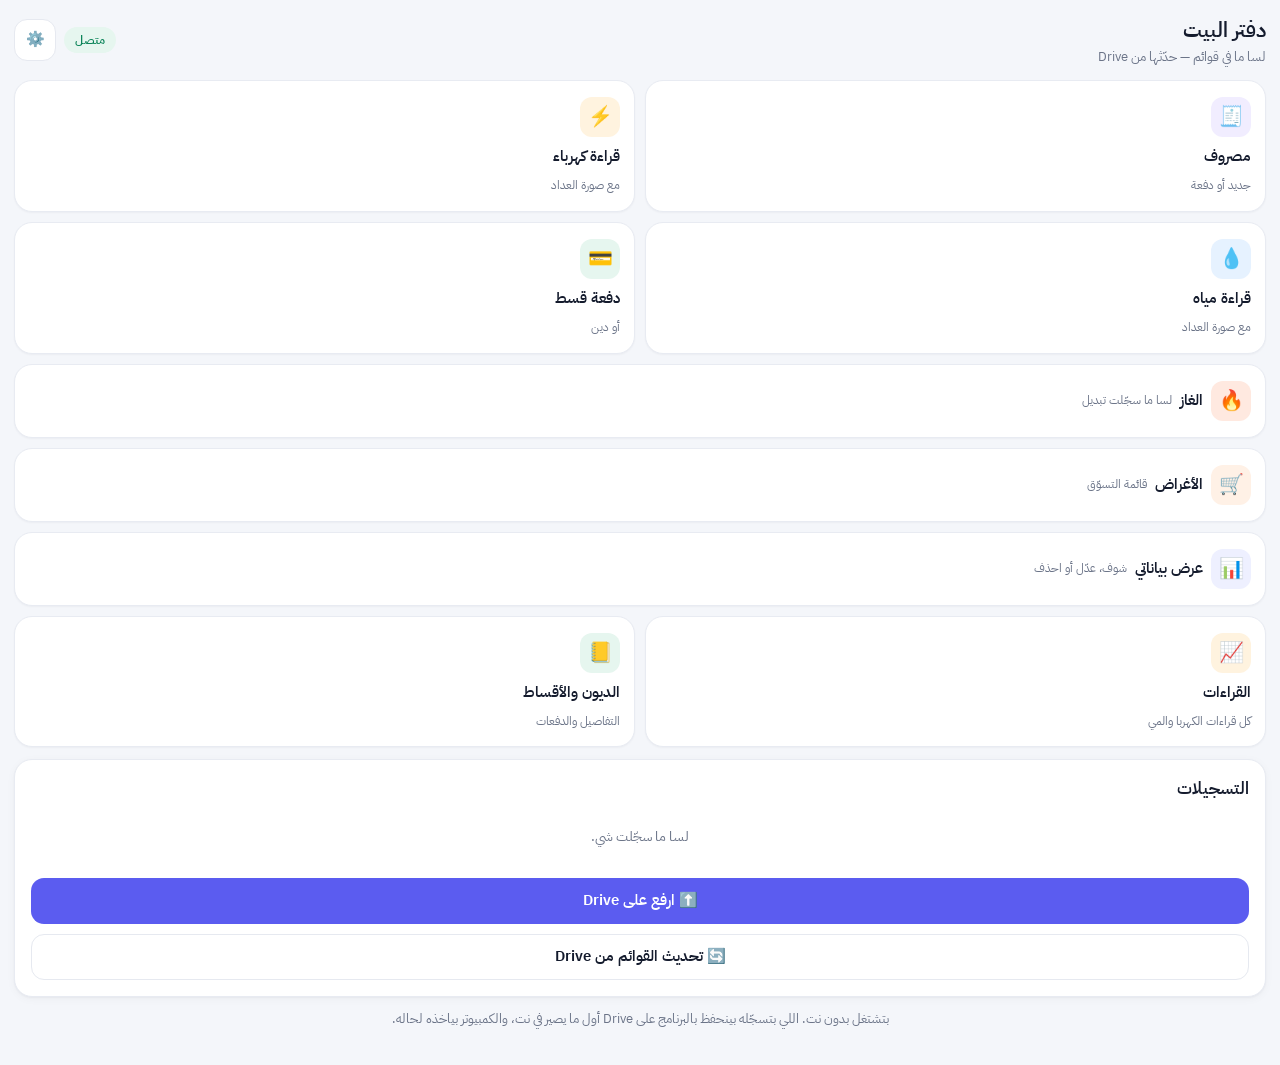
==== commit 192ac1d2: "Update index.html" ====
--- a/index.html
+++ b/index.html
@@ -26,6 +26,8 @@
     <button class="action a-gas" id="openGas"><span class="ai">🔥</span><b>الغاز</b><small id="gasInfo">متى بدّلت الجرة</small></button>
     <button class="action a-shop" id="openShop"><span class="ai">🛒</span><b>الأغراض</b><small id="shopInfo">قائمة التسوّق</small></button>
     <button class="action a-view" id="openView"><span class="ai">📊</span><b>عرض بياناتي</b><small>شوف، عدّل أو احذف</small></button>
+    <button class="action a-el" id="openMeters"><span class="ai">📈</span><b>القراءات</b><small>كل قراءات الكهربا والمي</small></button>
+    <button class="action a-pay" id="openDebts"><span class="ai">📒</span><b>الديون والأقساط</b><small>التفاصيل والدفعات</small></button>
   </div>
   <div class="card">
     <div class="row" style="align-items:center;margin-bottom:6px"><h2 style="margin:0">التسجيلات</h2><span class="hint" id="pendingInfo" style="text-align:left"></span></div>
@@ -35,7 +37,7 @@
     </div>
     <div class="row" style="margin-top:10px"><button class="btn white" id="refreshBtn">🔄 تحديث القوائم من Drive</button></div>
   </div>
-  <p class="hint" style="text-align:center">بتشتغل بدون نت. ارفع لما يصير عندك إنترنت، وبعدين ضيفهم من البرنامج عالكمبيوتر.</p>
+  <p class="hint" style="text-align:center">بتشتغل بدون نت. اللي بتسجّله بينحفظ بالبرنامج على Drive أول ما يصير في نت، والكمبيوتر بياخذه لحاله.</p>
 </div>
 
 <div class="sheet hidden" id="sheet"></div>
--- a/style.css
+++ b/style.css
@@ -0,0 +1,107 @@
+@font-face{font-family:Plex;font-weight:400;src:url(fonts/ibm-plex-sans-arabic-arabic-400-normal.woff2) format("woff2");unicode-range:U+0600-06FF,U+0750-077F,U+FB50-FDFF,U+FE70-FEFC,U+200C-200E}
+@font-face{font-family:Plex;font-weight:700;src:url(fonts/ibm-plex-sans-arabic-arabic-600-normal.woff2) format("woff2");unicode-range:U+0600-06FF,U+0750-077F,U+FB50-FDFF,U+FE70-FEFC,U+200C-200E}
+@font-face{font-family:Plex;font-weight:400;src:url(fonts/ibm-plex-sans-arabic-latin-400-normal.woff2) format("woff2");unicode-range:U+0000-00FF,U+2000-206F}
+@font-face{font-family:Plex;font-weight:700;src:url(fonts/ibm-plex-sans-arabic-latin-600-normal.woff2) format("woff2");unicode-range:U+0000-00FF,U+2000-206F}
+:root{--bg:#f4f6fa;--card:#fff;--text:#141b2d;--muted:#6b7488;--border:#e6e9f0;--brand:#5b5cf0;--soft:#eef0ff;--green:#0c8459;--red:#c43a52;--amber:#bd700c}
+*{box-sizing:border-box;-webkit-tap-highlight-color:transparent}
+html,body{margin:0;background:var(--bg);color:var(--text);font-family:Plex,-apple-system,"SF Arabic",Tahoma,sans-serif;font-size:15px;line-height:1.55}
+body{padding:calc(14px + env(safe-area-inset-top)) 14px calc(24px + env(safe-area-inset-bottom))}
+button,input,select,textarea{font:inherit;color:inherit}
+h1{font-size:21px;margin:0}h2{font-size:17px;margin:0 0 12px}
+.top{display:flex;align-items:center;justify-content:space-between;gap:10px;margin-bottom:14px}
+.top small{display:block;color:var(--muted);font-size:12.5px}
+.chip{display:inline-flex;align-items:center;gap:6px;border-radius:999px;padding:4px 11px;font-size:12px;font-weight:700;background:#e6f6ef;color:var(--green)}
+.chip.off{background:#fff2df;color:var(--amber)}
+.icon-btn{width:42px;height:42px;border-radius:13px;border:1px solid var(--border);background:#fff;display:grid;place-items:center}
+.card{background:var(--card);border:1px solid #e8ebf2;border-radius:18px;padding:16px;margin-bottom:12px;box-shadow:0 1px 2px rgba(16,24,40,.04),0 2px 10px rgba(16,24,40,.035)}
+.actions{display:grid;grid-template-columns:1fr 1fr;gap:10px;margin-bottom:12px}
+.action{display:flex;flex-direction:column;align-items:flex-start;gap:8px;padding:16px 14px;border-radius:18px;border:1px solid #e8ebf2;background:#fff;text-align:start;box-shadow:0 1px 2px rgba(16,24,40,.04)}
+.action b{font-size:15px}.action small{color:var(--muted);font-size:12px}
+.ai{width:40px;height:40px;border-radius:12px;display:grid;place-items:center;font-size:20px}
+.ocrbtn{display:inline-flex;align-items:center;gap:6px;margin-top:6px;font-size:13px;font-weight:700;color:#4646c9;background:var(--soft);border-radius:10px;padding:7px 11px;align-self:flex-start}
+.ocrbtn input{display:none}
+.field input.ocr{border-color:#f0b84b;background:#fffaf0}
+.zoom{position:fixed;inset:0;z-index:30;background:rgba(0,0,0,.92);display:grid;place-items:center;overflow:auto;padding:env(safe-area-inset-top) 0 env(safe-area-inset-bottom)}
+.zoom img{max-width:none;width:180%;touch-action:pinch-zoom}
+.syncbar{display:flex;align-items:center;gap:10px;background:#fff7e6;border:1px solid #f0d7aa;color:#8c5a0a;border-radius:14px;padding:10px 12px;margin-bottom:12px;font-size:13.5px;font-weight:600}
+.syncbar span{flex:1}.syncbar .btn{width:auto;min-height:38px;padding:6px 14px;font-size:13.5px}
+.a-gas{grid-column:1/-1;flex-direction:row;align-items:center}.a-gas .ai{background:#ffe9e0}
+html[data-theme="dark"] .a-gas .ai{background:#3a2016}
+.a-shop{grid-column:1/-1;flex-direction:row;align-items:center}.a-shop .ai{background:#fff1e6}
+.shop-add{display:flex;gap:8px;margin-bottom:10px}.shop-add input{min-height:46px;border:1px solid #dfe3ec;border-radius:12px;padding:10px 12px;font-size:16px;min-width:0}
+.shop-add .n{flex:2}.shop-add .q{flex:1}.shop-add .btn{width:auto;padding:0 16px}
+.shop-row{display:flex;align-items:center;gap:10px;padding:12px 2px;border-bottom:1px solid #eef1f5}.shop-row:last-child{border-bottom:0}
+.shop-row label{flex:1;display:flex;align-items:center;gap:12px;font-size:16px;min-width:0}.shop-row input{width:26px;height:26px;accent-color:var(--brand);flex:none}
+.shop-row small{color:var(--muted);font-size:13px}.shop-row.done span{text-decoration:line-through;color:var(--muted)}
+.shop-row button{border:0;background:none;font-size:18px;padding:4px 6px;color:var(--muted)}.shop-row .star.on{color:#e0a106}
+.a-view{grid-column:1/-1;flex-direction:row;align-items:center}.a-view .ai{background:#eef0ff}
+.kpis{display:grid;grid-template-columns:1fr 1fr;gap:8px;margin-bottom:12px}
+.kpi{background:#fff;border:1px solid #e8ebf2;border-radius:14px;padding:11px 12px}.kpi small{display:block;color:var(--muted);font-size:12px}.kpi b{font-size:17px}
+.kpi.wide{grid-column:1/-1}
+.line{display:flex;align-items:center;justify-content:space-between;gap:10px;padding:11px 0;border-bottom:1px solid #eef1f5;font-size:14.5px;width:100%;background:none;border-top:0;border-inline:0;text-align:start}
+.line:last-child{border-bottom:0}.line .grow{flex:1;min-width:0}.line .grow span{display:block;overflow:hidden;text-overflow:ellipsis;white-space:nowrap}
+.line small{color:var(--muted);font-size:12px}.line b{white-space:nowrap}
+.line.gone .grow span,.line.gone b{text-decoration:line-through;opacity:.55}
+.st.part{background:#edf4ff;color:#2563a8}.st.edit{background:#eef0ff;color:#4646c9}.st.no{background:#f1f3f6;color:#6b7488}
+.sub{font-size:13px;font-weight:700;color:var(--muted);margin:4px 0 6px}
+.a-exp .ai{background:#f1edff}.a-el .ai{background:#fff3df}.a-wa .ai{background:#e6f2ff}.a-pay .ai{background:#e6f6ef}
+.btn{display:inline-flex;align-items:center;justify-content:center;gap:7px;min-height:46px;padding:10px 16px;border-radius:13px;border:0;font-weight:700;background:var(--brand);color:#fff;width:100%}
+.btn.white{background:#fff;color:var(--text);border:1px solid var(--border)}
+.btn.soft{background:var(--soft);color:#4646c9}
+.btn.danger{background:#fff1f3;color:var(--red)}
+.btn:disabled{opacity:.5}
+@keyframes spin{to{transform:rotate(360deg)}}
+.btn.busy{opacity:.85;pointer-events:none}
+.btn.busy::before,.chip.busy::before{content:"";width:16px;height:16px;border-radius:50%;border:2.5px solid currentColor;border-inline-end-color:transparent;animation:spin .7s linear infinite;flex:none}
+.chip.busy::before{width:11px;height:11px;border-width:2px}
+.chip.busy{background:var(--soft);color:#4646c9}
+.row{display:flex;gap:10px}.row>*{flex:1;min-width:0}
+.field{display:flex;flex-direction:column;gap:6px;margin-bottom:12px}
+.field label{font-size:13px;font-weight:700;color:#4b5568}
+.field input,.field select,.field textarea{width:100%;min-height:46px;border:1px solid #dfe3ec;border-radius:12px;padding:10px 12px;background:#fff;font-size:16px}
+.field textarea{min-height:70px}
+.field input:focus,.field select:focus,.field textarea:focus{outline:none;border-color:#8f90f5;box-shadow:0 0 0 4px rgba(91,92,240,.14)}
+.hint{font-size:12.5px;color:var(--muted)}.warn{font-size:12.5px;color:var(--amber)}
+.seg{display:flex;background:#eef0f5;border-radius:12px;padding:4px;margin-bottom:12px}
+.seg button{flex:1;border:0;background:none;border-radius:9px;padding:8px;font-weight:700;font-size:13.5px;color:var(--muted)}
+.seg button.on{background:#fff;color:var(--text);box-shadow:0 1px 3px rgba(16,24,40,.1)}
+.check{display:flex;align-items:center;gap:10px;margin-bottom:12px;font-weight:600}
+.check input{width:22px;height:22px;accent-color:var(--brand)}
+.photos{display:flex;flex-wrap:wrap;gap:8px;margin-bottom:12px}
+.photos img{width:74px;height:74px;object-fit:cover;border-radius:12px;border:1px solid var(--border)}
+.ph{position:relative}.ph button{position:absolute;top:-6px;left:-6px;width:24px;height:24px;border-radius:50%;border:0;background:#141b2d;color:#fff;font-size:13px}
+.pick{display:flex;align-items:center;justify-content:center;gap:8px;min-height:74px;border:1.5px dashed #cdd3e1;border-radius:14px;color:#4b5568;font-weight:700;background:#fafbfd;margin-bottom:12px}
+.pick input{display:none}
+.list .it{display:flex;gap:12px;align-items:center;padding:12px 0;border-bottom:1px solid #eef1f5}
+.list .it:last-child{border-bottom:0}
+.it .ai{width:38px;height:38px;font-size:18px;flex:none}
+.it .grow{flex:1;min-width:0}.it b{display:block;font-size:14.5px;overflow:hidden;text-overflow:ellipsis;white-space:nowrap}.it small{color:var(--muted);font-size:12px}
+.st{font-size:11.5px;font-weight:700;border-radius:999px;padding:2px 9px;white-space:nowrap}
+.st.wait{background:#fff2df;color:var(--amber)}.st.done{background:#e6f6ef;color:var(--green)}
+.del{border:0;background:none;color:var(--red);font-size:20px;padding:4px 6px}
+.sheet{position:fixed;inset:0;background:var(--bg);overflow:auto;padding:calc(14px + env(safe-area-inset-top)) 14px calc(30px + env(safe-area-inset-bottom));z-index:10}
+.hidden{display:none!important}
+.toast{position:fixed;left:50%;bottom:calc(20px + env(safe-area-inset-bottom));transform:translateX(-50%);background:#141b2d;color:#fff;border-radius:12px;padding:11px 16px;font-size:14px;z-index:20;max-width:calc(100vw - 32px);text-align:center;opacity:0;transition:.2s;pointer-events:none}
+.toast.show{opacity:1}.toast.err{background:#9d2438}
+.empty{color:var(--muted);text-align:center;padding:18px 0;font-size:13.5px}
+.num{direction:ltr;unicode-bidi:isolate;font-variant-numeric:tabular-nums}
+.steps{padding-inline-start:20px;margin:6px 0 12px;font-size:13.5px}.steps li{margin-bottom:6px}
+/* Dark mode (Settings: automatic / light / dark) */
+html[data-theme="dark"]{color-scheme:dark;--bg:#0f1220;--card:#171b2d;--text:#e6e9f2;--muted:#98a1b8;--border:#2a3048;--soft:#262a52;--brand:#7273ff;--green:#3fcf8e;--red:#ff6b7f;--amber:#f2b445}
+html[data-theme="dark"] :is(.card,.action,.icon-btn,.kpi,.btn.white,.field input,.field select,.field textarea,.shop-add input,.seg button.on){background-color:var(--card);border-color:var(--border);color:var(--text)}
+html[data-theme="dark"] .seg{background:#12162a}
+html[data-theme="dark"] :is(.line,.list .it,.shop-row){border-color:var(--border)}
+html[data-theme="dark"] .pick{background:#12162a;border-color:#3a4160;color:#c9cfe0}
+html[data-theme="dark"] .field label{color:#b4bcd0}
+html[data-theme="dark"] .btn.soft{background:var(--soft);color:#b9baff}
+html[data-theme="dark"] .btn.danger{background:#3a1820;color:#ff8597}
+html[data-theme="dark"] .chip{background:#123426;color:#5fe0a5}.chip.off{background:#3a2a10}
+html[data-theme="dark"] .st.wait{background:#3a2a10;color:#f2c879}html[data-theme="dark"] .st.done{background:#123426;color:#5fe0a5}
+html[data-theme="dark"] .st.part{background:#162a45;color:#8fc0f5}html[data-theme="dark"] .st.edit{background:var(--soft);color:#b9baff}html[data-theme="dark"] .st.no{background:#262b40;color:#b4bcd0}
+html[data-theme="dark"] .syncbar{background:#2e2412;border-color:#5a4520;color:#f2c879}
+html[data-theme="dark"] :is(.a-exp .ai,.a-view .ai){background:#262a52}html[data-theme="dark"] .a-el .ai{background:#3a2a10}html[data-theme="dark"] .a-wa .ai{background:#16304d}
+html[data-theme="dark"] .a-pay .ai{background:#123426}html[data-theme="dark"] .a-shop .ai{background:#35241a}
+html[data-theme="dark"] .field input.ocr{background:#2e2412;border-color:#8a6a22}
+html[data-theme="dark"] .ocrbtn{color:#b9baff}
+html[data-theme="dark"] code{background:#262b40}
+code{direction:ltr;unicode-bidi:isolate;background:#eef0f5;border-radius:6px;padding:1px 5px;font-size:12.5px;word-break:break-all}
